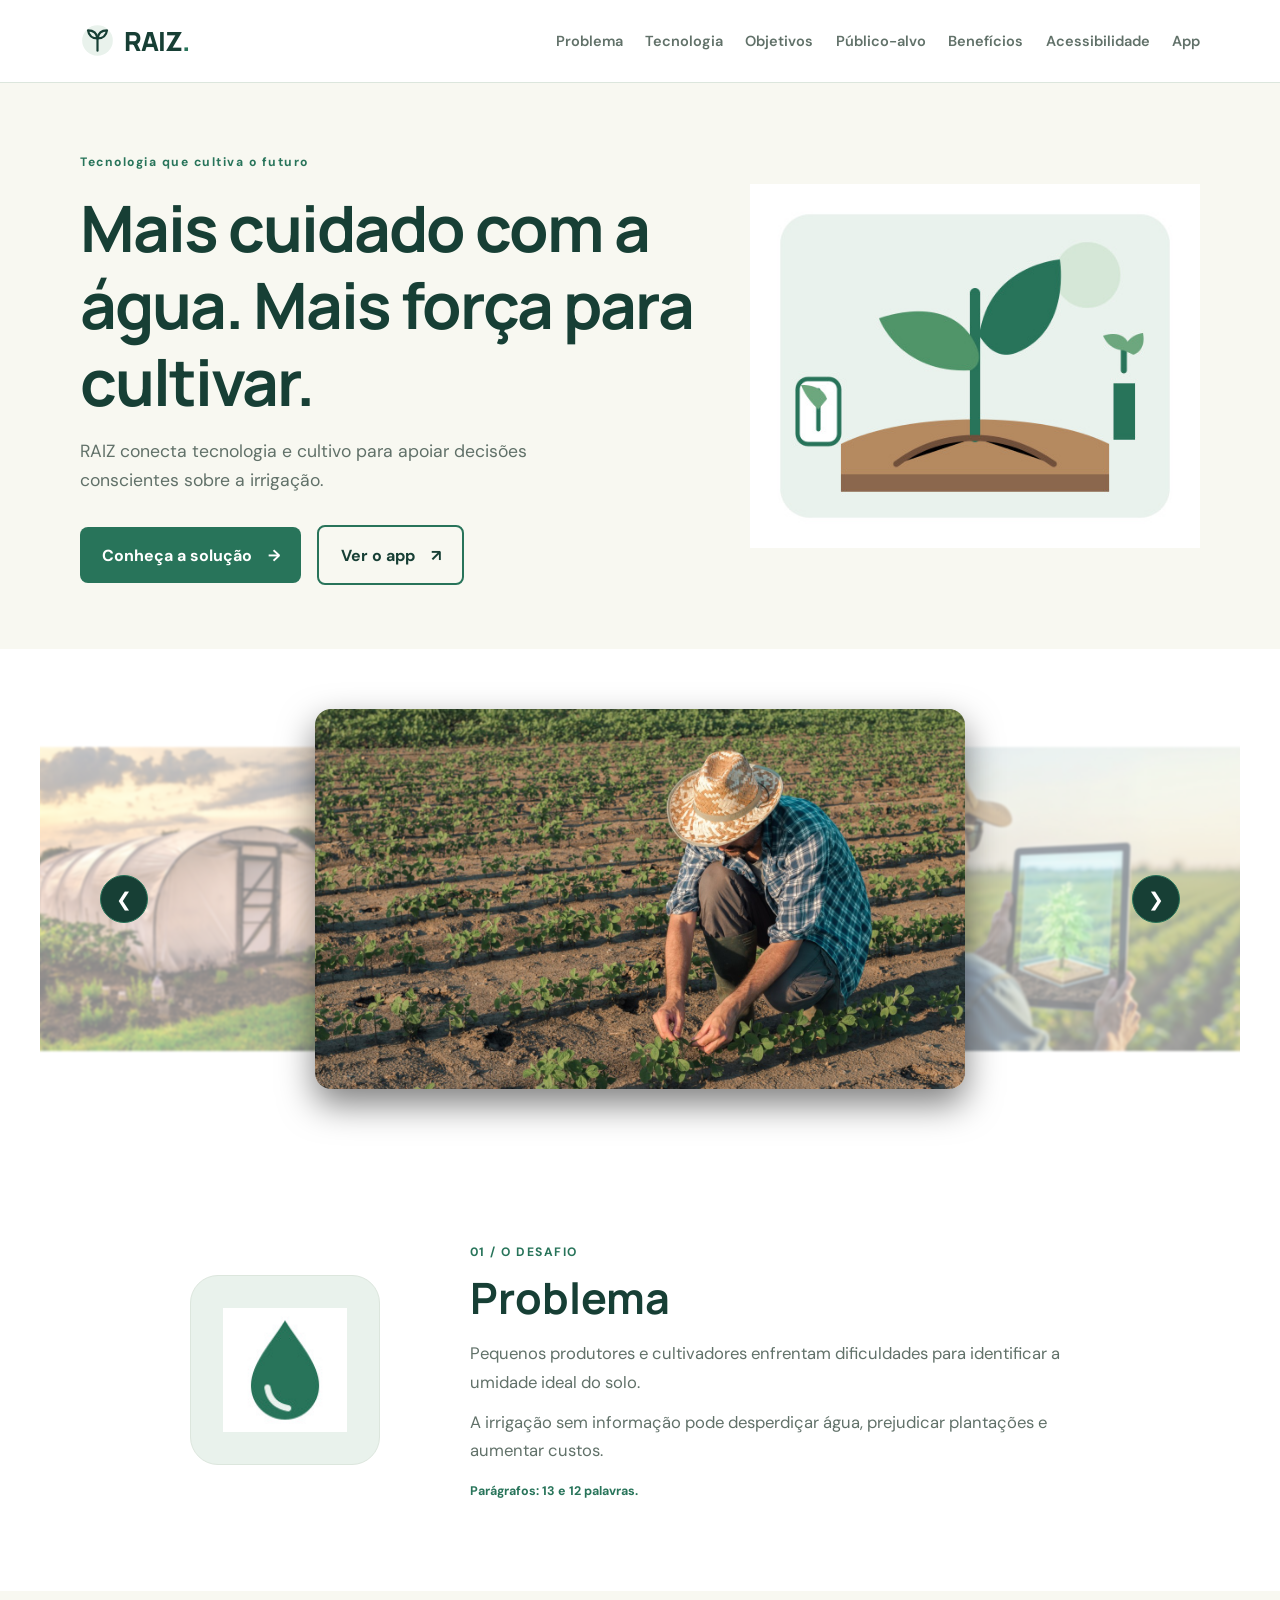
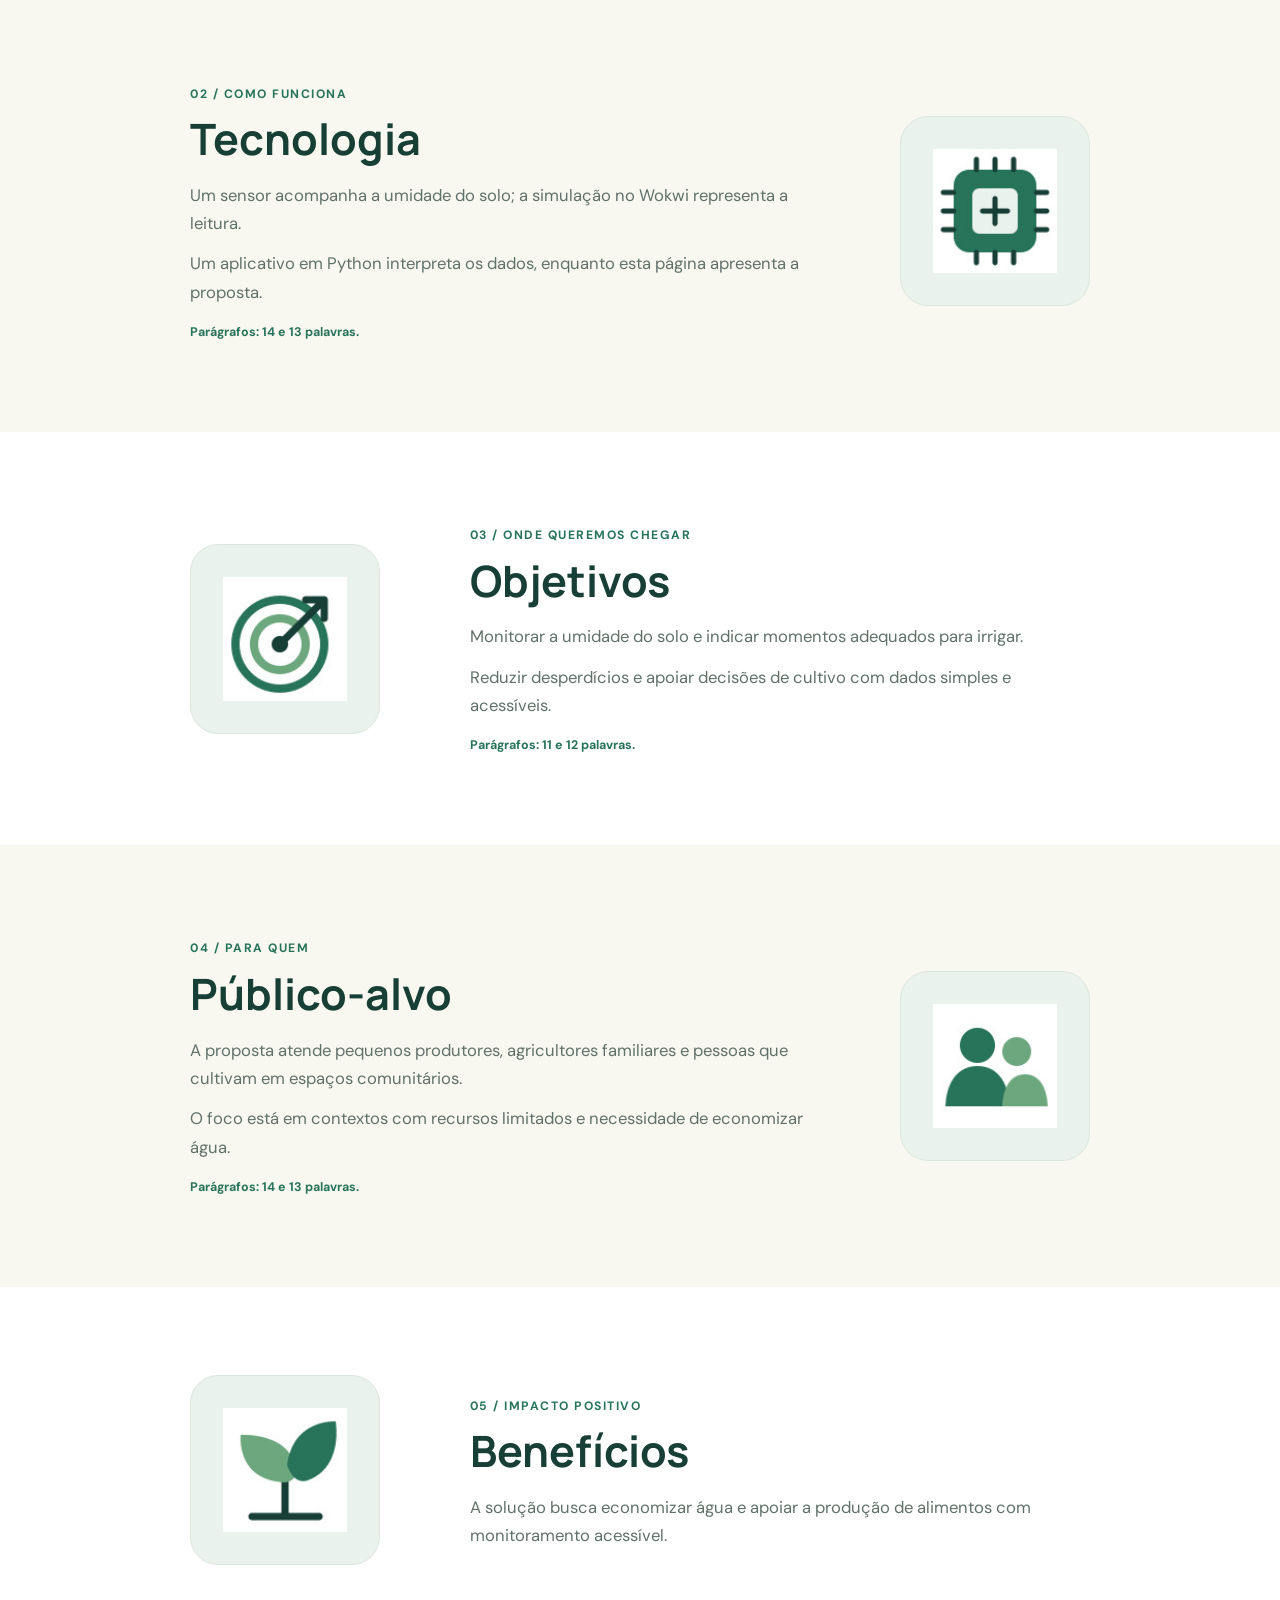
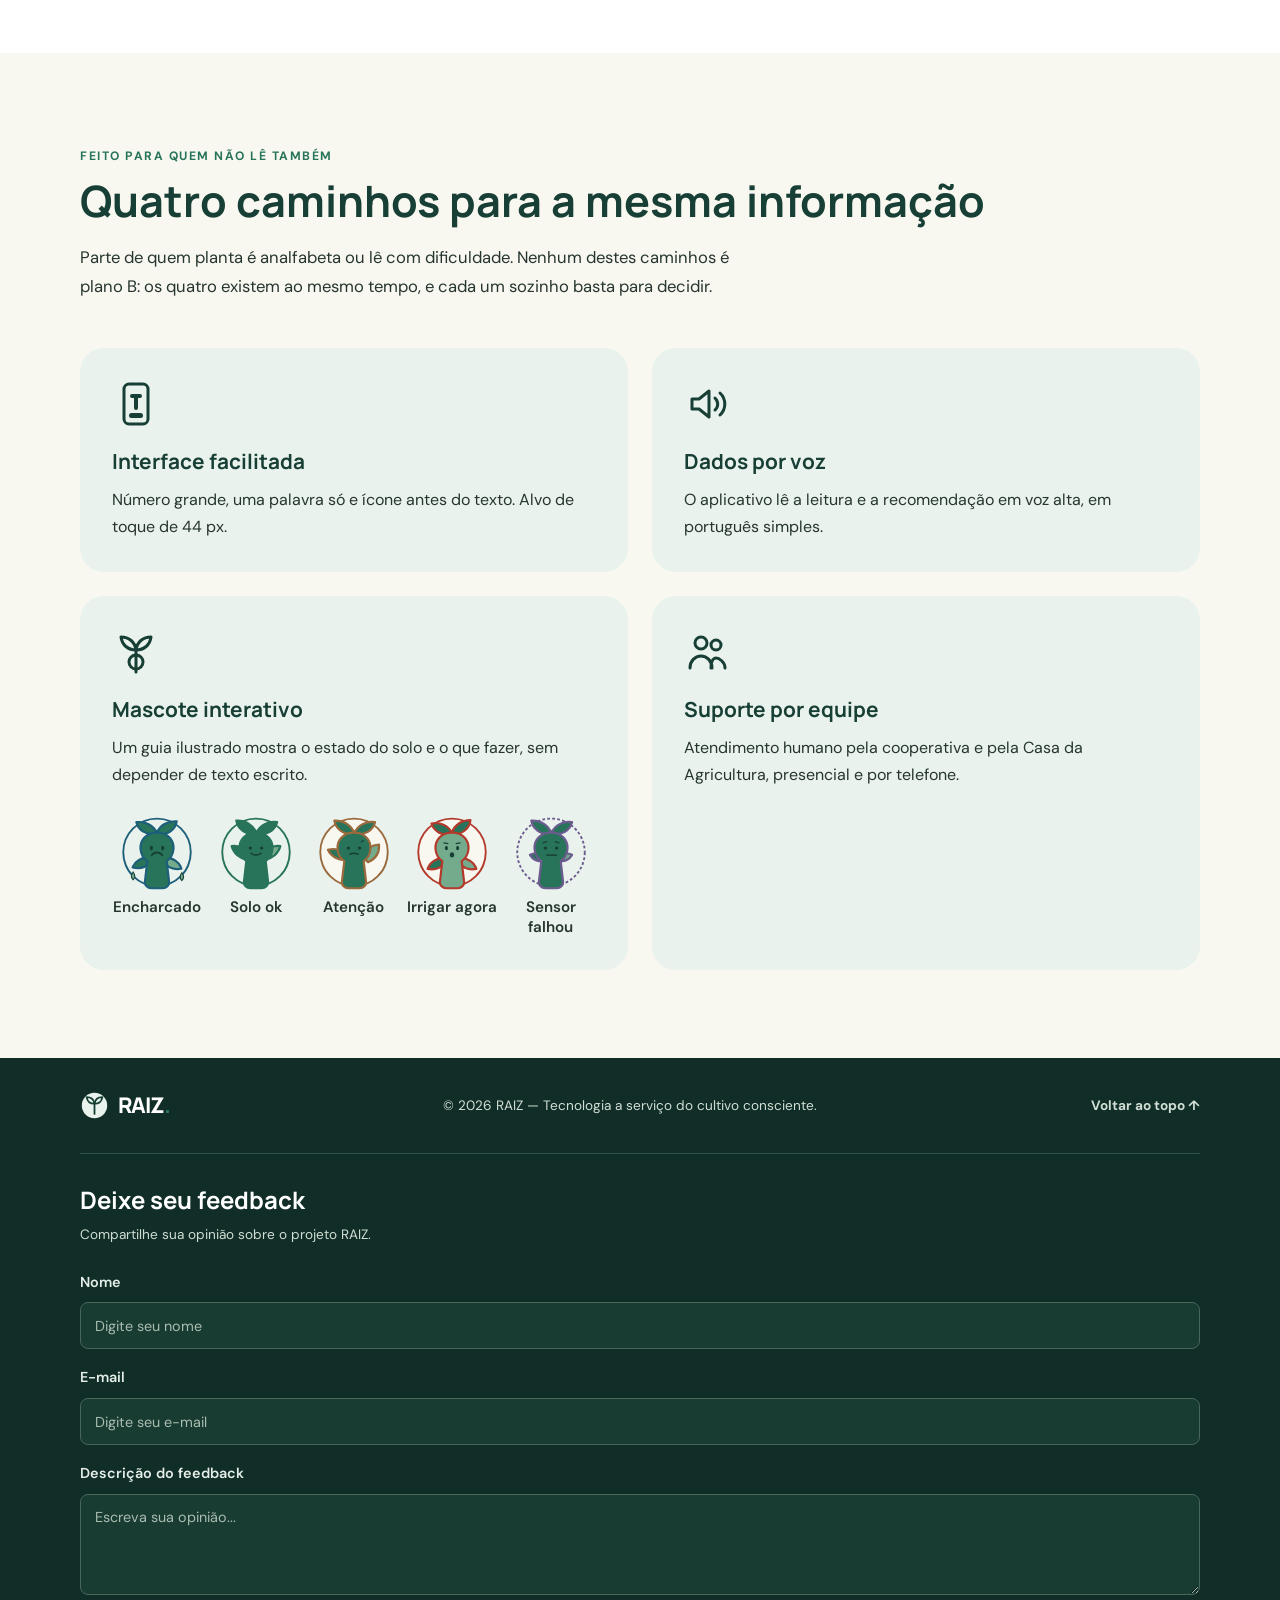
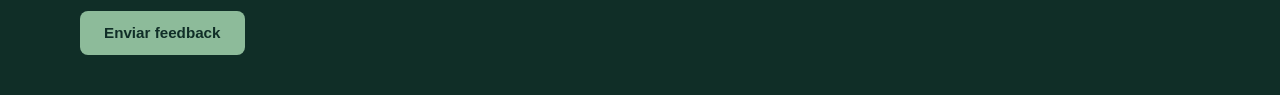
==== index.html @ e572616e "fix: atualiza endereços do site e do app" ====
<!DOCTYPE html>
<html lang="pt-br">

<head>
    <meta charset="UTF-8">
    <meta name="viewport" content="width=device-width, initial-scale=1.0">
    <title>RAIZ | Cultivo inteligente</title>
    <link rel="icon" type="image/svg+xml" href="img/logo.svg">

    <link rel="preconnect" href="https://fonts.googleapis.com">
    <link rel="preconnect" href="https://fonts.gstatic.com" crossorigin>
    <link
        href="https://fonts.googleapis.com/css2?family=DM+Sans:wght@400;500;600;700&family=Manrope:wght@400;500;600;700;800&display=swap"
        rel="stylesheet">

    <link rel="stylesheet" href="css/styles.css">
    <link rel="stylesheet" href="css/carousel.css">
</head>

<body>
    <header class="cabecalho">
        <div class="container navegacao">
            <a class="marca" href="#inicio" aria-label="RAIZ - início">
                <img src="img/logo.svg" alt="Logo RAIZ: broto de duas folhas dentro de um círculo verde-claro">
                <span>RAIZ<span class="ponto">.</span></span>
            </a>

            <nav aria-label="Navegação principal">
                <ul class="menu">
                    <li><a href="#problema">Problema</a></li>
                    <li><a href="#tecnologia">Tecnologia</a></li>
                    <li><a href="#objetivos">Objetivos</a></li>
                    <li><a href="#publico-alvo">Público-alvo</a></li>
                    <li><a href="#beneficios">Benefícios</a></li>
                    <li><a href="#acessibilidade">Acessibilidade</a></li>
                    <li><a href="https://raiz-sonder-app.vercel.app">App</a></li>
                </ul>
            </nav>
        </div>
    </header>

    <main id="inicio">
        <section class="destaque">
            <div class="container destaque-conteudo">
                <div class="destaque-texto">
                    <span class="etiqueta">Tecnologia que cultiva o futuro</span>
                    <h1>Mais cuidado com a água. Mais força para cultivar.</h1>
                    <p>RAIZ conecta tecnologia e cultivo para apoiar decisões conscientes sobre a irrigação.</p>
                    <a class="botao" href="#tecnologia">Conheça a solução <span aria-hidden="true">→</span></a>
                    <a class="botao botao-secundario" href="https://raiz-sonder-app.vercel.app">Ver o app <span aria-hidden="true">↗</span></a>
                </div>
                <div class="destaque-imagem">
                    <img src="img/cultivo.jpg"
                        alt="Ilustração de uma planta crescendo em solo monitorado por um sensor">
                </div>
            </div>
        </section>
        <section class="carousel-container">
            <div class="carousel-section" aria-label="Galeria de Imagens">
                <button class="carousel-btn prev-btn" id="prevBtn" aria-label="Imagem anterior">&#10094;</button>
                <div class="carousel-track" id="carouselTrack">
                    <div class="carousel-slide">
                        <img src="./img/agricultura1.jpg" alt="Paisagem 1">
                    </div>
                    <div class="carousel-slide">
                        <img src="./img/agricultura2.jpg" alt="Paisagem 2">
                    </div>
                    <div class="carousel-slide">
                        <img src="./img/agricultura3.jpg" alt="Paisagem 3">
                    </div>
                    <div class="carousel-slide">
                        <img src="./img/agricultura4.webp" alt="Paisagem 4">
                    </div>
                    <div class="carousel-slide">
                        <img src="./img/agricultura5.jpg" alt="Paisagem 5">
                    </div>
                </div>
                <button class="carousel-btn next-btn" id="nextBtn" aria-label="Próxima imagem">&#10095;</button>
            </div>
        </section>
        <section class="secao" id="problema">
            <div class="container secao-conteudo">
                <div class="icone-secao">
                    <img src="img/problema.jpg" alt="Ícone de gota de água">
                </div>
                <div class="texto-secao">
                    <span class="numero">01 / O DESAFIO</span>
                    <h2>Problema</h2>
                    <p>Pequenos produtores e cultivadores enfrentam dificuldades para identificar a umidade ideal do
                        solo.</p>
                    <p>A irrigação sem informação pode desperdiçar água, prejudicar plantações e aumentar custos.</p>
                    <span class="contagem">Parágrafos: 13 e 12 palavras.</span>
                </div>
            </div>
        </section>

        <section class="secao secao-alternada" id="tecnologia">
            <div class="container secao-conteudo">
                <div class="icone-secao">
                    <img src="img/tecnologia.jpg" alt="Ícone de circuito eletrônico">
                </div>
                <div class="texto-secao">
                    <span class="numero">02 / COMO FUNCIONA</span>
                    <h2>Tecnologia</h2>
                    <p>Um sensor acompanha a umidade do solo; a simulação no Wokwi representa a leitura.</p>
                    <p>Um aplicativo em Python interpreta os dados, enquanto esta página apresenta a proposta.</p>
                    <span class="contagem">Parágrafos: 14 e 13 palavras.</span>
                </div>
            </div>
        </section>

        <section class="secao" id="objetivos">
            <div class="container secao-conteudo">
                <div class="icone-secao">
                    <img src="img/objetivos.jpg" alt="Ícone de alvo com seta">
                </div>
                <div class="texto-secao">
                    <span class="numero">03 / ONDE QUEREMOS CHEGAR</span>
                    <h2>Objetivos</h2>
                    <p>Monitorar a umidade do solo e indicar momentos adequados para irrigar.</p>
                    <p>Reduzir desperdícios e apoiar decisões de cultivo com dados simples e acessíveis.</p>
                    <span class="contagem">Parágrafos: 11 e 12 palavras.</span>
                </div>
            </div>
        </section>

        <section class="secao secao-alternada" id="publico-alvo">
            <div class="container secao-conteudo">
                <div class="icone-secao">
                    <img src="img/publico.jpg" alt="Ícone de pessoas">
                </div>
                <div class="texto-secao">
                    <span class="numero">04 / PARA QUEM</span>
                    <h2>Público-alvo</h2>
                    <p>A proposta atende pequenos produtores, agricultores familiares e pessoas que cultivam em espaços
                        comunitários.</p>
                    <p>O foco está em contextos com recursos limitados e necessidade de economizar água.</p>
                    <span class="contagem">Parágrafos: 14 e 13 palavras.</span>
                </div>
            </div>
        </section>
        <section class="secao" id="beneficios">
            <div class="container secao-conteudo">
                <div class="icone-secao">
                    <img src="img/beneficios.jpg" alt="Ícone de folha e crescimento">
                </div>
                <div class="texto-secao">
                    <span class="numero">05 / IMPACTO POSITIVO</span>
                    <h2>Benefícios</h2>
                    <p>A solução busca economizar água e apoiar a produção de alimentos com monitoramento acessível.</p>
                </div>
            </div>
        </section>

        <section class="secao-acessibilidade" id="acessibilidade">
            <div class="container">
                <span class="numero">FEITO PARA QUEM NÃO LÊ TAMBÉM</span>
                <h2>Quatro caminhos para a mesma informação</h2>
                <p class="acessibilidade-apoio">Parte de quem planta é analfabeta ou lê com dificuldade. Nenhum destes caminhos é plano B: os quatro existem ao mesmo tempo, e cada um sozinho basta para decidir.</p>

                <div class="cartoes-acessibilidade">
                    <article class="cartao-acessibilidade">
                        <svg class="icone-cartao" viewBox="0 0 48 48" role="img" aria-label="Celular mostrando um número grande e um botão largo">
                            <rect x="12" y="4" width="24" height="40" rx="5" fill="none" stroke="currentColor" stroke-width="3"/>
                            <path d="M20 16h8M24 16v12" fill="none" stroke="currentColor" stroke-width="4" stroke-linecap="round"/>
                            <rect x="17" y="33" width="14" height="5" rx="2.5" fill="currentColor"/>
                        </svg>
                        <h3>Interface facilitada</h3>
                        <p>Número grande, uma palavra só e ícone antes do texto. Alvo de toque de 44 px.</p>
                    </article>

                    <article class="cartao-acessibilidade">
                        <svg class="icone-cartao" viewBox="0 0 48 48" role="img" aria-label="Alto-falante emitindo ondas de som">
                            <path d="M8 19h7l10-8v26l-10-8H8z" fill="none" stroke="currentColor" stroke-width="3" stroke-linejoin="round"/>
                            <path d="M31 18a8 8 0 0 1 0 12M36 13a15 15 0 0 1 0 22" fill="none" stroke="currentColor" stroke-width="3" stroke-linecap="round"/>
                        </svg>
                        <h3>Dados por voz</h3>
                        <p>O aplicativo lê a leitura e a recomendação em voz alta, em português simples.</p>
                    </article>

                    <article class="cartao-acessibilidade cartao-mascote">
                        <svg class="icone-cartao" viewBox="0 0 48 48" role="img" aria-label="Broto com rosto sorridente, o mascote do RAIZ">
                            <path d="M24 44V22" fill="none" stroke="currentColor" stroke-width="3" stroke-linecap="round"/>
                            <path d="M24 22C16 22 10 17 9 9c8 0 14 5 15 13zM24 22c8 0 14-5 15-13-8 0-14 5-15 13z" fill="none" stroke="currentColor" stroke-width="3" stroke-linejoin="round"/>
                            <circle cx="24" cy="34" r="7" fill="none" stroke="currentColor" stroke-width="3"/>
                        </svg>
                        <h3>Mascote interativo</h3>
                        <p>Um guia ilustrado mostra o estado do solo e o que fazer, sem depender de texto escrito.</p>

                        <ul class="mascote-expressoes">
                            <li>
                                <figure>
                                    <img src="img/mascote/01-encharcado.svg" alt="Broto pingando água, com folhas murchas e expressão de desconforto">
                                    <figcaption>Encharcado</figcaption>
                                </figure>
                            </li>
                            <li>
                                <figure>
                                    <img src="img/mascote/02-solo-ok.svg" alt="Broto tranquilo, com folhas erguidas e sorriso leve">
                                    <figcaption>Solo ok</figcaption>
                                </figure>
                            </li>
                            <li>
                                <figure>
                                    <img src="img/mascote/03-atencao.svg" alt="Broto em alerta, com uma folha apontando para cima">
                                    <figcaption>Atenção</figcaption>
                                </figure>
                            </li>
                            <li>
                                <figure>
                                    <img src="img/mascote/04-irrigar-agora.svg" alt="Broto com sede, de boca aberta e folhas caídas">
                                    <figcaption>Irrigar agora</figcaption>
                                </figure>
                            </li>
                            <li>
                                <figure>
                                    <img src="img/mascote/05-sensor-falhou.svg" alt="Broto confuso, com as folhas encolhidas como ombros">
                                    <figcaption>Sensor falhou</figcaption>
                                </figure>
                            </li>
                        </ul>
                    </article>

                    <article class="cartao-acessibilidade">
                        <svg class="icone-cartao" viewBox="0 0 48 48" role="img" aria-label="Duas pessoas lado a lado, representando atendimento humano">
                            <circle cx="17" cy="15" r="6" fill="none" stroke="currentColor" stroke-width="3"/>
                            <circle cx="32" cy="17" r="5" fill="none" stroke="currentColor" stroke-width="3"/>
                            <path d="M6 40c0-7 5-12 11-12s11 5 11 12M27 40c0-6 2-10 5-10s9 4 9 10" fill="none" stroke="currentColor" stroke-width="3" stroke-linecap="round"/>
                        </svg>
                        <h3>Suporte por equipe</h3>
                        <p>Atendimento humano pela cooperativa e pela Casa da Agricultura, presencial e por telefone.</p>
                    </article>
                </div>
            </div>
        </section>

        <footer class="rodape">
            <div class="container rodape-conteudo">
                <a class="marca marca-rodape" href="#inicio">
                    <img src="img/logo.svg" alt="Logo RAIZ: broto de duas folhas dentro de um círculo verde-claro">
                    <span>RAIZ<span class="ponto">.</span></span>
                </a>
                <p>© 2026 RAIZ — Tecnologia a serviço do cultivo consciente.</p>
                <a class="voltar-topo" href="#inicio">
                    Voltar ao topo ↑
                </a>
            </div>
            <div class="container feedback">
                <h2>Deixe seu feedback</h2>
                <p>Compartilhe sua opinião sobre o projeto RAIZ.</p>
                <form id="formulario-feedback">
                    <div class="campo-feedback">
                        <label for="feedback-nome">Nome</label>
                        <input type="text" id="feedback-nome" placeholder="Digite seu nome">
                    </div>
                    <div class="campo-feedback">
                        <label for="feedback-email">E-mail</label>
                        <input type="email" id="feedback-email" placeholder="Digite seu e-mail">
                    </div>
                    <div class="campo-feedback">
                        <label for="feedback-descricao">Descrição do feedback</label>
                        <textarea id="feedback-descricao" rows="4" placeholder="Escreva sua opinião..."></textarea>
                    </div>
                    <button type="button" class="botao-feedback" onclick="enviarFeedback()">
                        Enviar feedback
                    </button>
                </form>
            </div>
        </footer>
    </main>
    <script src="js/script.js"></script>
    <script src="js/carousel.js"></script>
</body>

</html>
---- css/styles.css ----
:root {
    --verde-escuro: #173f35;
    --verde: #28745a;
    --verde-claro: #e9f2ec;
    --creme: #f8f8f1;
    --branco: #ffffff;
    --texto: #26352f;
    --texto-suave: #617169;
    --linha: #dce6dd;
 
    --fonte-titulo: "Manrope", sans-serif;
    --fonte-texto: "DM Sans", sans-serif;
 
    --espaco-pequeno: 0.75rem;
    --espaco-medio: 1.5rem;
    --espaco-grande: 3rem;
    --largura-maxima: 1120px;
}
 
* {
    margin: 0;
    padding: 0;
    box-sizing: border-box;
    scroll-behavior: smooth;
}
 
body {
    background: var(--branco);
    color: var(--texto);
    font-family: var(--fonte-texto);
    line-height: 1.7;
}
 
img {
    display: block;
    max-width: 100%;
}
 
a {
    color: inherit;
    text-decoration: none;
}
 
.container {
    width: min(90%, var(--largura-maxima));
    margin: 0 auto;
}

.cabecalho {
    position: sticky;
    top: 0;
    z-index: 50;
    background: var(--branco);
    border-bottom: 1px solid var(--linha);
}
 
.navegacao {
    min-height: 82px;
    display: flex;
    justify-content: space-between;
    align-items: center;
    gap: var(--espaco-medio);
}
 
.marca {
    display: flex;
    align-items: center;
    gap: 0.55rem;
    color: var(--verde-escuro);
    font-family: var(--fonte-titulo);
    font-size: 1.65rem;
    font-weight: 800;
    letter-spacing: -1px;
}
 
.marca img {
    width: 35px;
    height: 35px;
}
 
.ponto {
    color: var(--verde);
}
 
.menu {
    display: flex;
    align-items: center;
    justify-content: flex-end;
    flex-wrap: wrap;
    gap: 1.4rem;
    list-style: none;
}
 
.menu a {
    color: var(--texto-suave);
    font-size: 0.91rem;
    font-weight: 600;
    transition: color 0.2s ease;
}
 
.menu a:hover,
.menu a:focus-visible,
.voltar-topo:hover {
    color: var(--verde);
}

.destaque {
    overflow: hidden;
    background: var(--creme);
}
 
.destaque-conteudo {
    min-height: 510px;
    display: flex;
    align-items: center;
    justify-content: space-between;
    gap: var(--espaco-grande);
    padding-top: 4rem;
    padding-bottom: 4rem;
}
 
.destaque-texto {
    flex: 1 1 52%;
}
 
.etiqueta,
.numero {
    color: var(--verde);
    font-size: 0.76rem;
    font-weight: 700;
    letter-spacing: 1.5px;
}
 
h1,
h2 {
    color: var(--verde-escuro);
    font-family: var(--fonte-titulo);
    line-height: 1.2;
}
 
h1 {
    max-width: 650px;
    margin: 1rem 0;
    font-size: clamp(2.4rem, 5vw, 4.2rem);
    letter-spacing: -2px;
}
 
.destaque-texto p {
    max-width: 520px;
    color: var(--texto-suave);
    font-size: 1.1rem;
}
 
.botao {
    display: inline-flex;
    align-items: center;
    gap: 1rem;
    margin-top: 1.8rem;
    padding: 0.9rem 1.35rem;
    border-radius: 8px;
    background: var(--verde);
    color: var(--branco);
    font-weight: 700;
    transition: background 0.2s ease, transform 0.2s ease;
}
 
.botao:hover {
    background: var(--verde-escuro);
    transform: translateY(-2px);
}
 
.destaque-imagem {
    flex: 1 1 42%;
    max-width: 450px;
}
 
.destaque-imagem img {
    width: 100%;
}

.secao {
    padding: 5.5rem 0;
    scroll-margin-top: 90px;
}
 
.secao-alternada {
    background: var(--creme);
}
 
.secao-conteudo {
    display: flex;
    align-items: center;
    gap: clamp(2rem, 7vw, 6rem);
    max-width: 900px;
}
 
.secao:nth-of-type(even) .secao-conteudo {
    flex-direction: row-reverse;
}
 
.icone-secao {
    flex: 0 0 190px;
    display: flex;
    justify-content: center;
    align-items: center;
    width: 190px;
    height: 190px;
    padding: 2rem;
    border: 1px solid var(--linha);
    border-radius: 28px;
    background: var(--verde-claro);
}
 
.icone-secao img {
    width: 100%;
    max-height: 125px;
}
 
.texto-secao {
    flex: 1;
}
 
.texto-secao h2 {
    margin: 0.45rem 0 1rem;
    font-size: clamp(2rem, 4vw, 2.7rem);
}
 
.texto-secao p {
    max-width: 650px;
    margin-top: 0.75rem;
    color: var(--texto-suave);
    font-size: 1.04rem;
}
 
.contagem {
    display: inline-block;
    margin-top: 1rem;
    color: var(--verde);
    font-size: 0.78rem;
    font-weight: 700;
}
h1,
h2 {
    font-family: var(--fonte-titulo);
}
 
.texto-secao p {
    line-height: 1.7;
}


.ods {
    padding: 3.5rem 0;
    background: var(--verde-escuro);
    color: var(--branco);
}

.ods-conteudo {
    display: flex;
    align-items: center;
    justify-content: space-between;
    gap: var(--espaco-grande);
}

.ods h2 {
    max-width: 560px;
    margin-top: 0.6rem;
    color: var(--branco);
    font-size: 1.7rem;
}

.ods .numero {
    color: #b9d8c3;
}

.ods-lista {
    display: flex;
    flex-wrap: wrap;
    gap: 0.7rem;
}

.ods-item {
    padding: 0.65rem 1rem;
    border: 1px solid rgba(255, 255, 255, 0.45);
    border-radius: 8px;
    color: var(--branco);
    font-weight: 700;
}


.rodape {
    background: #102e27;
    color: #e5eee8;
}

.rodape-conteudo {
    min-height: 95px;
    display: flex;
    align-items: center;
    justify-content: space-between;
    flex-wrap: wrap;
    gap: 1rem;
    padding-top: 1.2rem;
    padding-bottom: 1.2rem;
}

.marca-rodape {
    color: var(--branco);
    font-size: 1.35rem;
}

.marca-rodape img {
    width: 29px;
    height: 29px;
}

.rodape p,
.voltar-topo {
    color: #d1ded5;
    font-size: 0.85rem;
}

.voltar-topo {
    font-weight: 700;
    text-decoration: none;
}

.feedback {
    padding-top: 2rem;
    padding-bottom: 2.5rem;
    border-top: 1px solid #315047;
}

.feedback h2 {
    color: var(--branco);
    font-size: 1.5rem;
    margin-bottom: 0.5rem;
}

.feedback p {
    color: #d1ded5;
    margin-bottom: 1.5rem;
}

.campo-feedback {
    display: flex;
    flex-direction: column;
    gap: 0.5rem;
    margin-bottom: 1rem;
}

.campo-feedback label {
    color: #e5eee8;
    font-size: 0.9rem;
    font-weight: 600;
}

.campo-feedback input,
.campo-feedback textarea {
    width: 100%;
    padding: 0.85rem;
    border: 1px solid #49665b;
    border-radius: 8px;
    background: #183b32;
    color: #ffffff;
    font-family: inherit;
    font-size: 0.9rem;
    outline: none;
}

.campo-feedback input::placeholder,
.campo-feedback textarea::placeholder {
    color: #aabdb1;
}

.campo-feedback input:focus,
.campo-feedback textarea:focus {
    border-color: #8dbb9a;
}

.campo-feedback textarea {
    resize: vertical;
}

.botao-feedback {
    padding: 0.85rem 1.5rem;
    border: none;
    border-radius: 8px;
    background: #8dbb9a;
    color: #102e27;
    font-size: 0.95rem;
    font-weight: 700;
    cursor: pointer;
    transition: 0.3s;
}

.botao-feedback:hover {
    background: #a8d2b2;
}

@media (max-width: 820px) {
    .navegacao {
        align-items: flex-start;
        flex-direction: column;
        justify-content: center;
        padding-top: 1rem;
        padding-bottom: 1rem;
    }

    .menu {
        justify-content: flex-start;
        gap: 0.6rem 1rem;
    }

    .destaque-conteudo {
        min-height: auto;
        flex-direction: column;
        align-items: flex-start;
    }

    .destaque-imagem {
        align-self: center;
        max-width: 360px;
    }

    .ods-conteudo {
        align-items: flex-start;
        flex-direction: column;
    }
}

@media (max-width: 600px) {
    .secao {
        padding: 3.8rem 0;
    }

    .secao-conteudo,
    .secao:nth-of-type(even) .secao-conteudo {
        align-items: flex-start;
        flex-direction: column;
        gap: 1.7rem;
    }

    .icone-secao {
        flex-basis: auto;
        width: 115px;
        height: 115px;
        padding: 1.4rem;
        border-radius: 20px;
    }

    .rodape-conteudo {
        align-items: flex-start;
        flex-direction: column;
    }

    h1 {
        letter-spacing: -1px;
    }
}

a:focus-visible {
    outline: 3px solid #d18a25;
    outline-offset: 4px;
}
.secao-acessibilidade {
    padding: 5.5rem 0;
    scroll-margin-top: 90px;
    background: var(--creme);
}

.secao-acessibilidade h2 {
    margin: 0.45rem 0 1rem;
    font-size: clamp(2rem, 4vw, 2.7rem);
}

.acessibilidade-apoio {
    max-width: 680px;
    color: var(--texto);
    font-size: 1.04rem;
}

.cartoes-acessibilidade {
    display: grid;
    grid-template-columns: repeat(2, 1fr);
    gap: var(--espaco-medio);
    margin-top: var(--espaco-grande);
}

.cartao-acessibilidade {
    padding: 2rem;
    border-radius: 24px;
    background: var(--verde-claro);
}

.icone-cartao {
    display: block;
    width: 48px;
    height: 48px;
    color: var(--verde-escuro);
}

.cartao-acessibilidade h3 {
    margin: 1rem 0 0.4rem;
    color: var(--verde-escuro);
    font-family: var(--fonte-titulo);
    font-size: 1.3rem;
    font-weight: 700;
}

.cartao-acessibilidade p {
    color: var(--texto);
    font-size: 1rem;
}

.mascote-expressoes {
    display: grid;
    grid-template-columns: repeat(auto-fit, minmax(88px, 1fr));
    gap: 1rem 0.5rem;
    margin-top: var(--espaco-medio);
    list-style: none;
}


.mascote-expressoes img {
    width: 100%;
    max-width: 80px;
    margin: 0 auto;
}

.mascote-expressoes figcaption {
    margin-top: 0.4rem;
    color: var(--texto);
    font-size: 0.95rem;
    font-weight: 600;
    line-height: 1.3;
    text-align: center;
}

@media (max-width: 820px) {
    .cartoes-acessibilidade {
        grid-template-columns: 1fr;
    }
}

@media (max-width: 600px) {
    .secao-acessibilidade {
        padding: 3.8rem 0;
    }

    .cartao-acessibilidade {
        padding: 1.5rem;
    }
}

button:focus-visible,
.campo-feedback input:focus-visible,
.campo-feedback textarea:focus-visible {
    outline: 3px solid #d18a25;
    outline-offset: 4px;
}

.botao-secundario {
    margin-left: 0.75rem;
    border: 2px solid var(--verde);
    background: transparent;
    color: var(--verde-escuro);
}

.botao-secundario:hover {
    border-color: var(--verde-escuro);
    background: var(--verde-escuro);
    color: var(--branco);
}
---- css/carousel.css ----
:root {
  --bg-color: #121214;
  --accent-color: #ffffff;
  --transition-speed: 2s;
}

.carousel-container {
  font-family: system-ui, -apple-system, sans-serif;
  display: flex;
  justify-content: center;
  align-items: center;
  overflow-x: hidden;
}

.carousel-section {
  position: relative;
  width: 100%;
  max-width: 1200px;
  height: 500px;
  display: flex;
  align-items: center;
  justify-content: center;
  overflow: hidden;
  padding: 20px 0;
}

.carousel-track {
  position: relative;
  width: 100%;
  height: 100%;
  display: flex;
  align-items: center;
  justify-content: center;
}

.carousel-slide {
  position: absolute;
  width: 55%;
  max-width: 650px;
  height: 380px;
  border-radius: 16px;
  overflow: hidden;
  transition: 
    transform var(--transition-speed) cubic-bezier(0.25, 1, 0.5, 1),
    opacity var(--transition-speed) ease,
    filter var(--transition-speed) ease,
    box-shadow var(--transition-speed) ease;
  
  opacity: 0;
  transform: translateX(0) scale(0.6);
  z-index: 1;
  pointer-events: none;
}

.carousel-slide.active {
  box-shadow: 0 15px 35px rgba(0, 0, 0, 0.5);
}

.carousel-slide img {
  width: 100%;
  height: 100%;
  object-fit: cover;
  display: block;
}

.carousel-slide.active {
  opacity: 1;
  transform: translateX(0) scale(1);
  z-index: 10;
  pointer-events: auto;
  cursor: default;
}

.carousel-slide.prev {
  opacity: 0.45;
  transform: translateX(-65%) scale(0.8);
  z-index: 5;
  pointer-events: auto;
  cursor: pointer;
  filter: blur(1px);
}

.carousel-slide.next {
  opacity: 0.45;
  transform: translateX(65%) scale(0.8);
  z-index: 5;
  pointer-events: auto;
  cursor: pointer;
  filter: blur(1px);
}

.carousel-slide.prev:hover,
.carousel-slide.next:hover {
  opacity: 0.7;
}

.carousel-btn {
  position: absolute;
  top: 50%;
  transform: translateY(-50%);
  z-index: 20;
  background: #173f35;
  backdrop-filter: blur(8px);
  border: 1px solid #28745a;
  color: var(--accent-color);
  width: 48px;
  height: 48px;
  border-radius: 50%;
  font-size: 1.2rem;
  cursor: pointer;
  display: flex;
  align-items: center;
  justify-content: center;
  transition: background 0.3s ease, transform 0.2s ease;
}

.carousel-btn:hover {
  background: #173f35a2;
  transform: translateY(-50%) scale(1.08);
}

.prev-btn {
  left: 5%;
}

.next-btn {
  right: 5%;
}

@media (max-width: 768px) {
  .carousel-slide {
    width: 75%;
    height: 280px;
  }
  .carousel-slide.prev {
    transform: translateX(-45%) scale(0.8);
  }
  .carousel-slide.next {
    transform: translateX(45%) scale(0.8);
  }
}
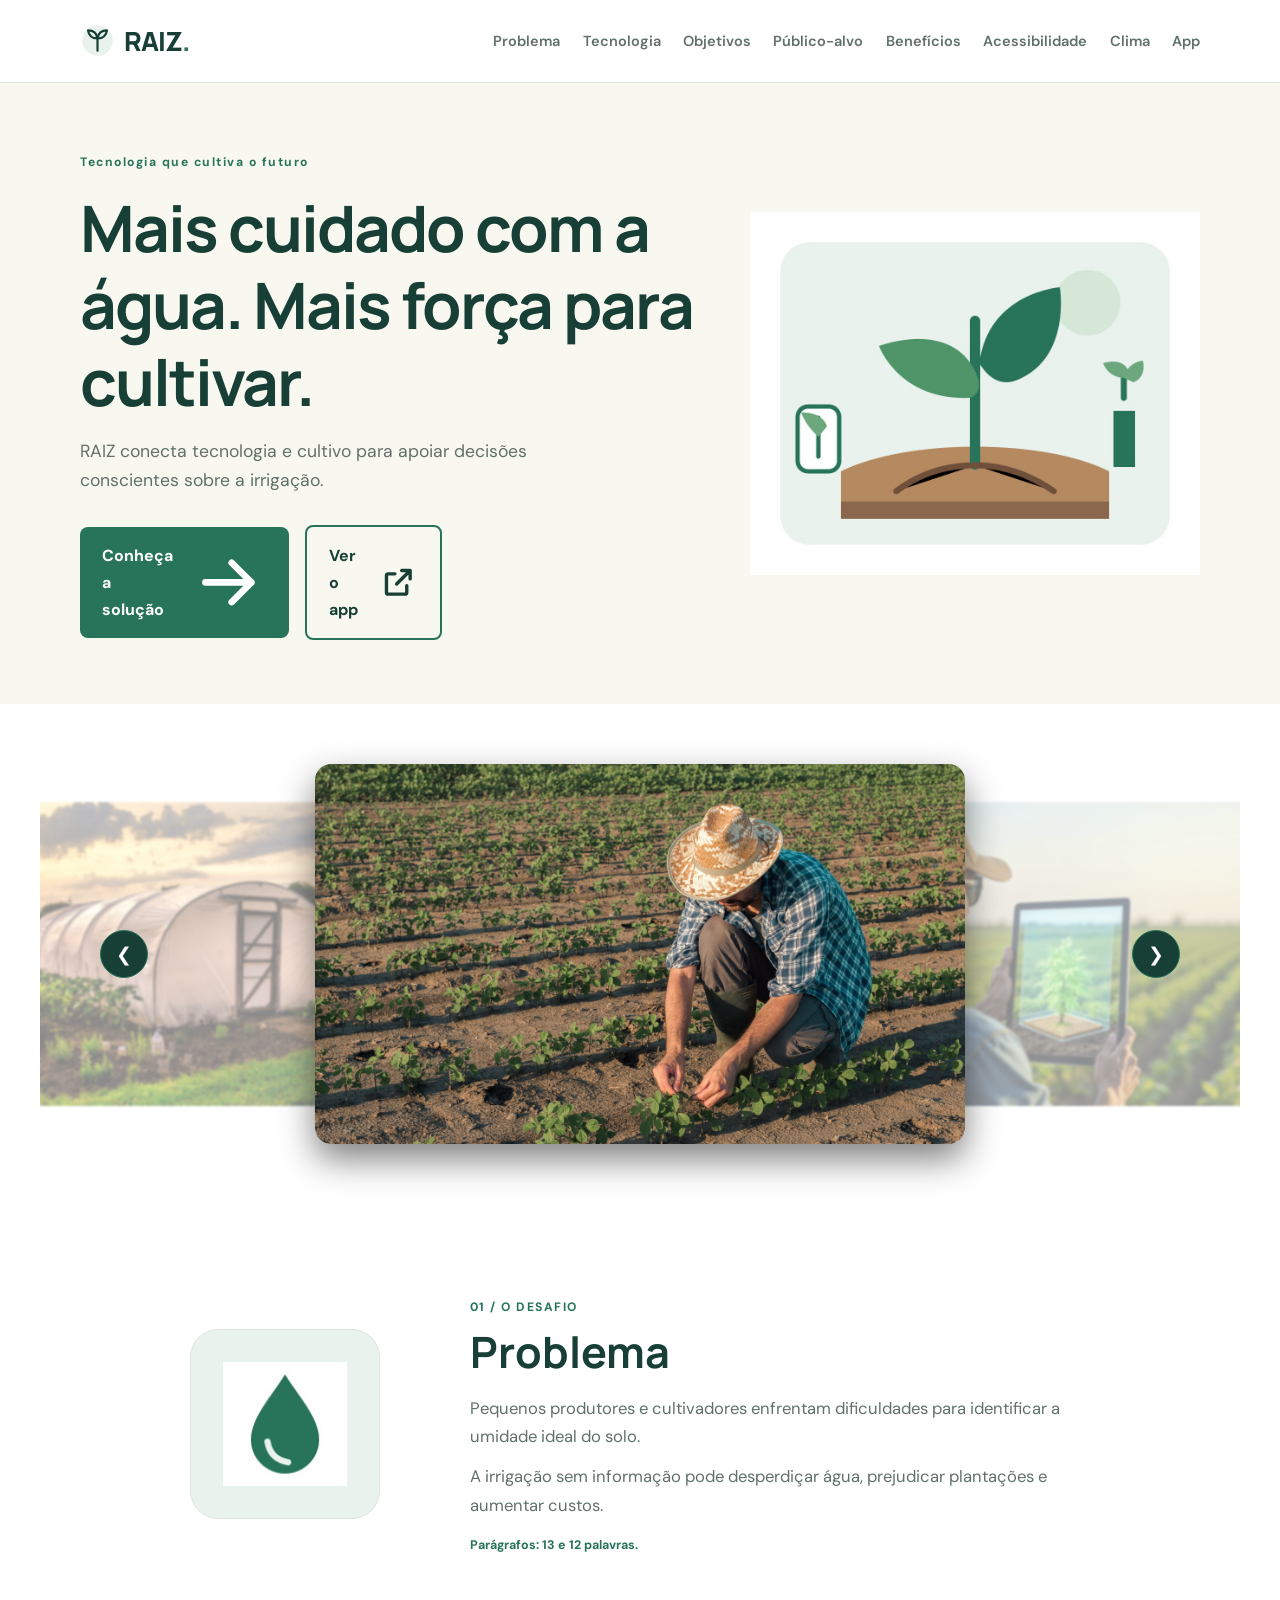
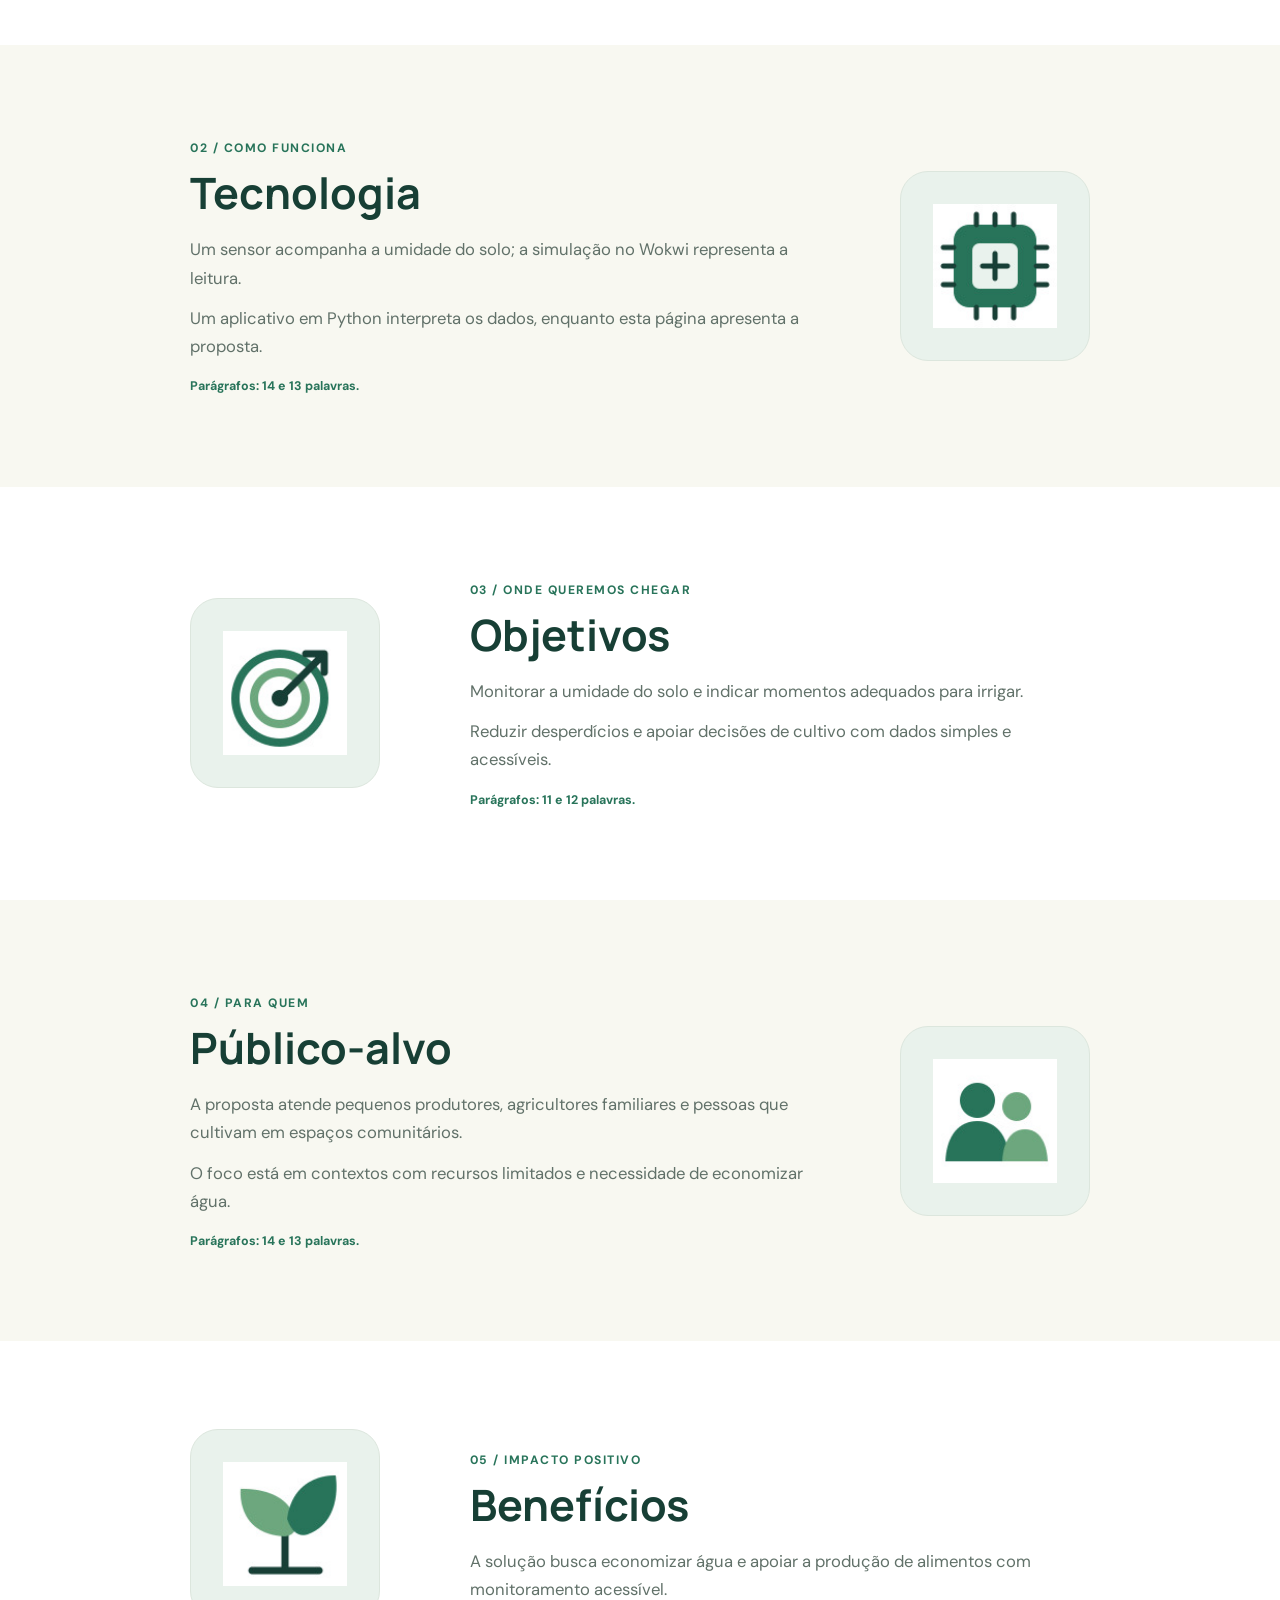
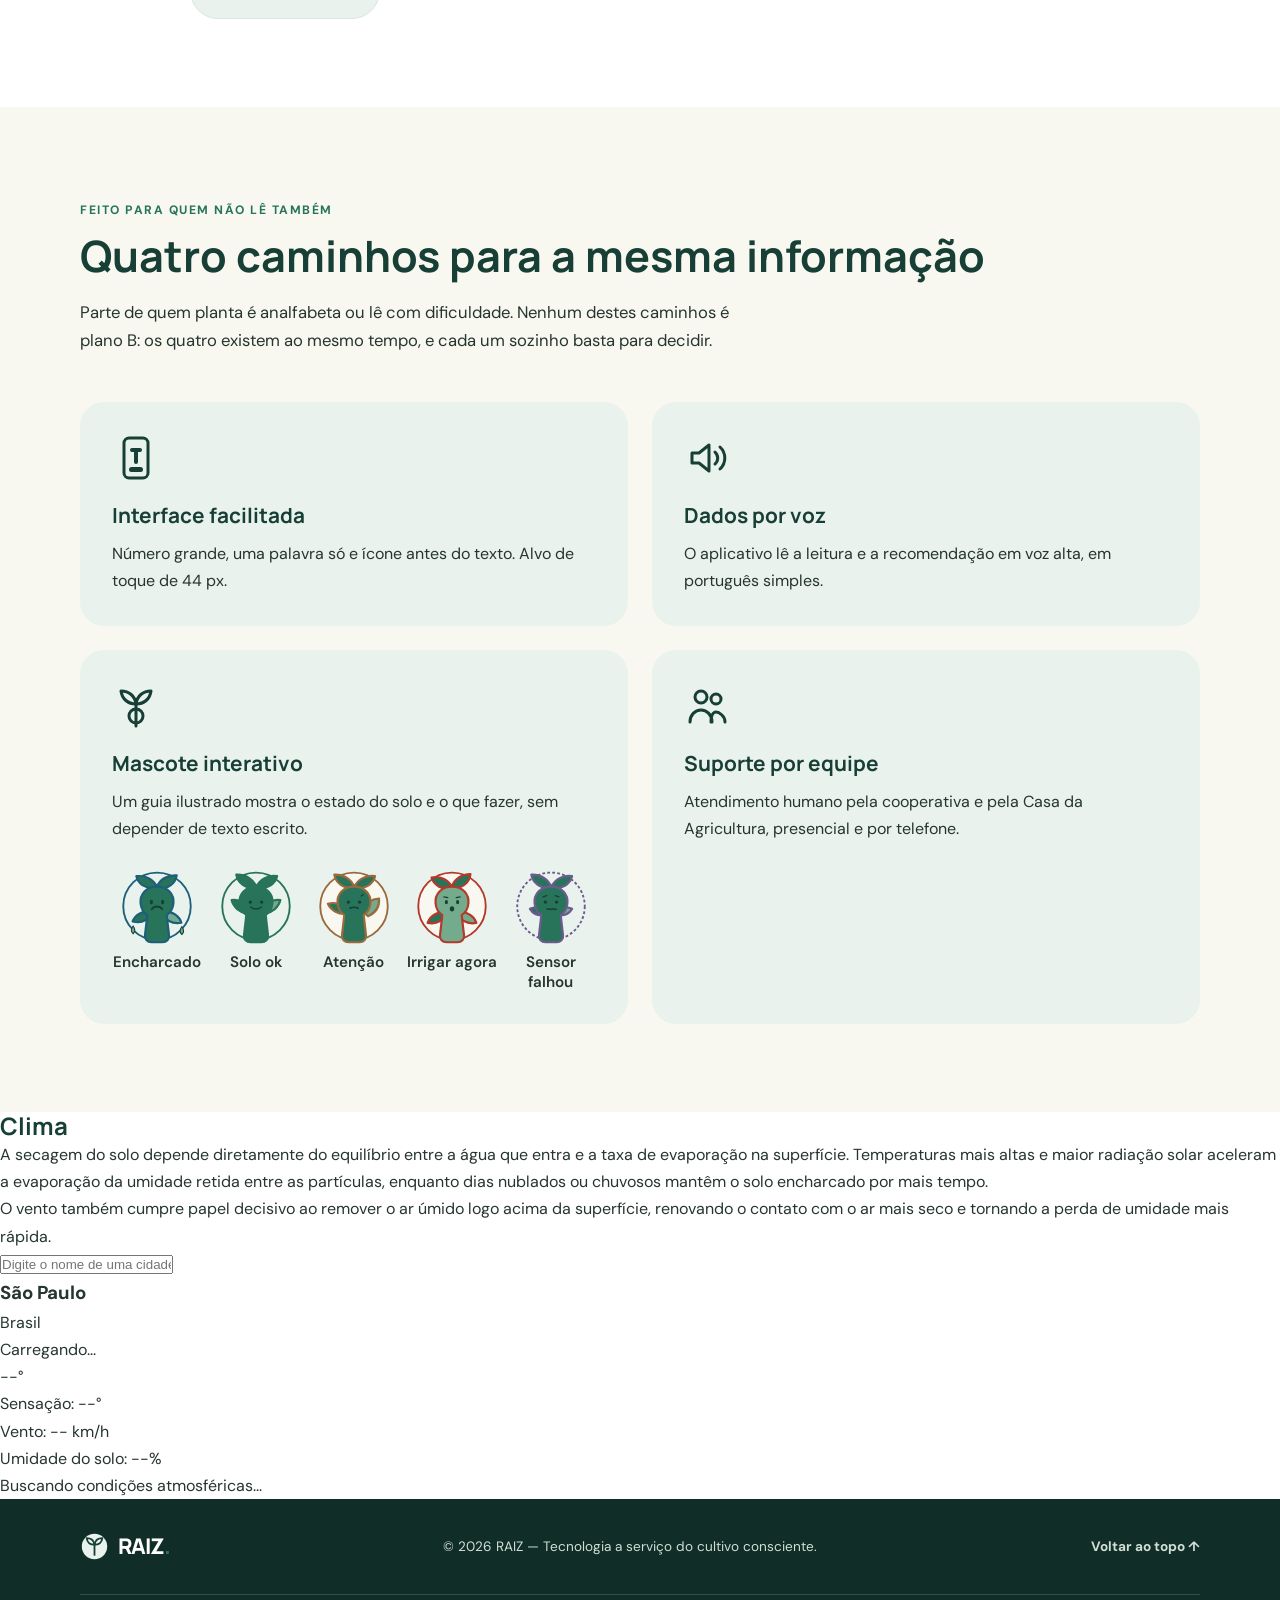
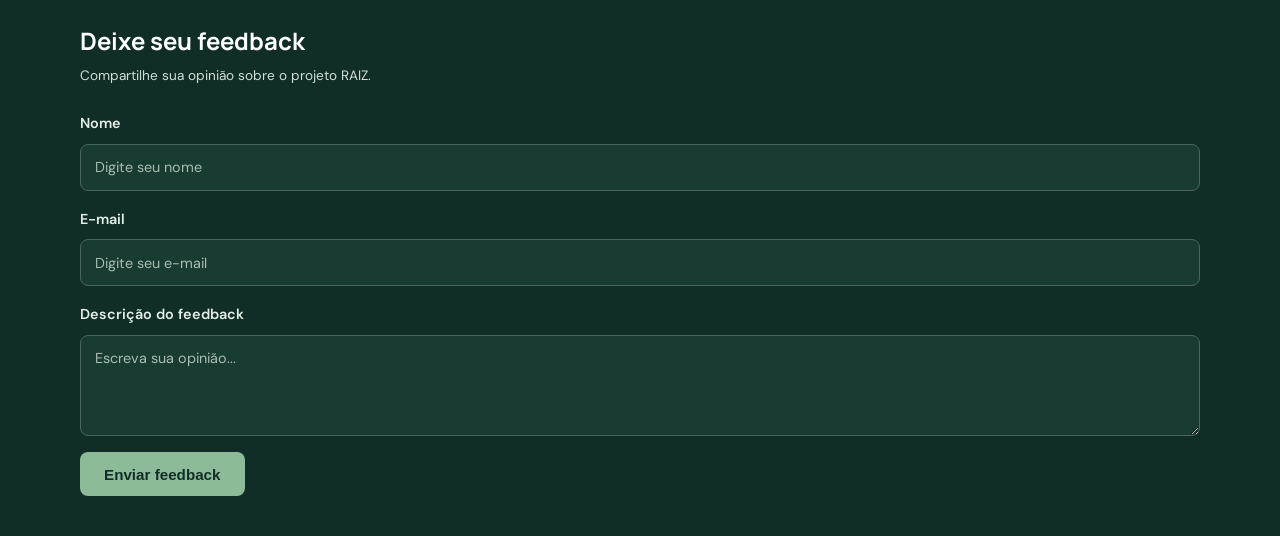
==== commit cc044c9d: "feat: adiciona estrutura da seção clima no html" ====
--- a/index.html
+++ b/index.html
@@ -15,6 +15,7 @@
 
     <link rel="stylesheet" href="css/styles.css">
     <link rel="stylesheet" href="css/carousel.css">
+    <link rel="stylesheet" href="css/temperature.css">
 </head>
 
 <body>
@@ -33,6 +34,7 @@
                     <li><a href="#publico-alvo">Público-alvo</a></li>
                     <li><a href="#beneficios">Benefícios</a></li>
                     <li><a href="#acessibilidade">Acessibilidade</a></li>
+                    <li><a href="#clima">Clima</a></li>
                     <li><a href="https://raiz-sonder-app.vercel.app">App</a></li>
                 </ul>
             </nav>
@@ -46,8 +48,8 @@
                     <span class="etiqueta">Tecnologia que cultiva o futuro</span>
                     <h1>Mais cuidado com a água. Mais força para cultivar.</h1>
                     <p>RAIZ conecta tecnologia e cultivo para apoiar decisões conscientes sobre a irrigação.</p>
-                    <a class="botao" href="#tecnologia">Conheça a solução <span aria-hidden="true">→</span></a>
-                    <a class="botao botao-secundario" href="https://raiz-sonder-app.vercel.app">Ver o app <span aria-hidden="true">↗</span></a>
+                    <a class="botao" href="#tecnologia">Conheça a solução <svg class="botao-icone" viewBox="0 0 24 24" fill="none" aria-hidden="true"><path d="M5 12h14M13 6l6 6-6 6" stroke="currentColor" stroke-width="2" stroke-linecap="round" stroke-linejoin="round"/></svg></a>
+                    <a class="botao botao-secundario" href="https://raiz-sonder-app.vercel.app">Ver o app <svg class="botao-icone" viewBox="0 0 24 24" fill="none" aria-hidden="true"><path d="M14 5h5v5M19 5l-8 8M17 14v4a1 1 0 0 1-1 1H6a1 1 0 0 1-1-1V8a1 1 0 0 1 1-1h4" stroke="currentColor" stroke-width="2" stroke-linecap="round" stroke-linejoin="round"/></svg></a>
                 </div>
                 <div class="destaque-imagem">
                     <img src="img/cultivo.jpg"
@@ -233,6 +235,58 @@
                 </div>
             </div>
         </section>
+        <section class="weather-section" id="clima">
+            <div class="weather-container" aria-label="Clima e Secagem do Solo">
+                <div class="weather-info">
+                    <h2 class="weather-info-title">Clima</h2>
+                    <p class="weather-info-text">
+                        A secagem do solo depende diretamente do equilíbrio entre a água que entra e a taxa de evaporação na superfície. Temperaturas mais altas e maior radiação solar aceleram a evaporação da umidade retida entre as partículas, enquanto dias nublados ou chuvosos mantêm o solo encharcado por mais tempo.
+                    </p>
+                    <p class="weather-info-highlight">
+                        O vento também cumpre papel decisivo ao remover o ar úmido logo acima da superfície, renovando o contato com o ar mais seco e tornando a perda de umidade mais rápida.
+                    </p>
+                </div>
+
+                <!-- Div da Direita: Busca com Autocomplete + Card Interativo -->
+                <div class="weather-widget-col">
+                    <div class="search-wrapper">
+                        <input 
+                        type="text" 
+                        id="cityInput" 
+                        class="search-input" 
+                        placeholder="Digite o nome de uma cidade..." 
+                        autocomplete="off"
+                        >
+                        <ul id="suggestionsList" class="suggestions-list"></ul>
+                    </div>
+
+                    <div class="weather-card period-day" id="weatherCard">
+                        <div class="weather-fx-layer" id="fxLayer"></div>
+
+                        <div class="weather-content">
+                            <div class="weather-header">
+                                <div>
+                                <h3 class="city-name" id="cityName">São Paulo</h3>
+                                <p class="city-country" id="cityCountry">Brasil</p>
+                                </div>
+                                <span class="weather-badge" id="weatherCondition">Carregando...</span>
+                            </div>
+
+                            <div class="weather-main">
+                                <div class="temperature" id="temperature">--°</div>
+                                <div class="weather-details">
+                                <div id="feelsLike">Sensação: --°</div>
+                                <div id="windSpeed">Vento: -- km/h</div>
+                                <div id="soilMoisture">Umidade do solo: --%</div>
+                                </div>
+                            </div>
+
+                            <p class="weather-tip" id="weatherTip">Buscando condições atmosféricas...</p>
+                        </div>
+                    </div>
+                </div>
+            </div>
+        </section>
 
         <footer class="rodape">
             <div class="container rodape-conteudo">
@@ -270,6 +324,7 @@
     </main>
     <script src="js/script.js"></script>
     <script src="js/carousel.js"></script>
+    <script src="js/temperature.js"></script>
 </body>
 
 </html>
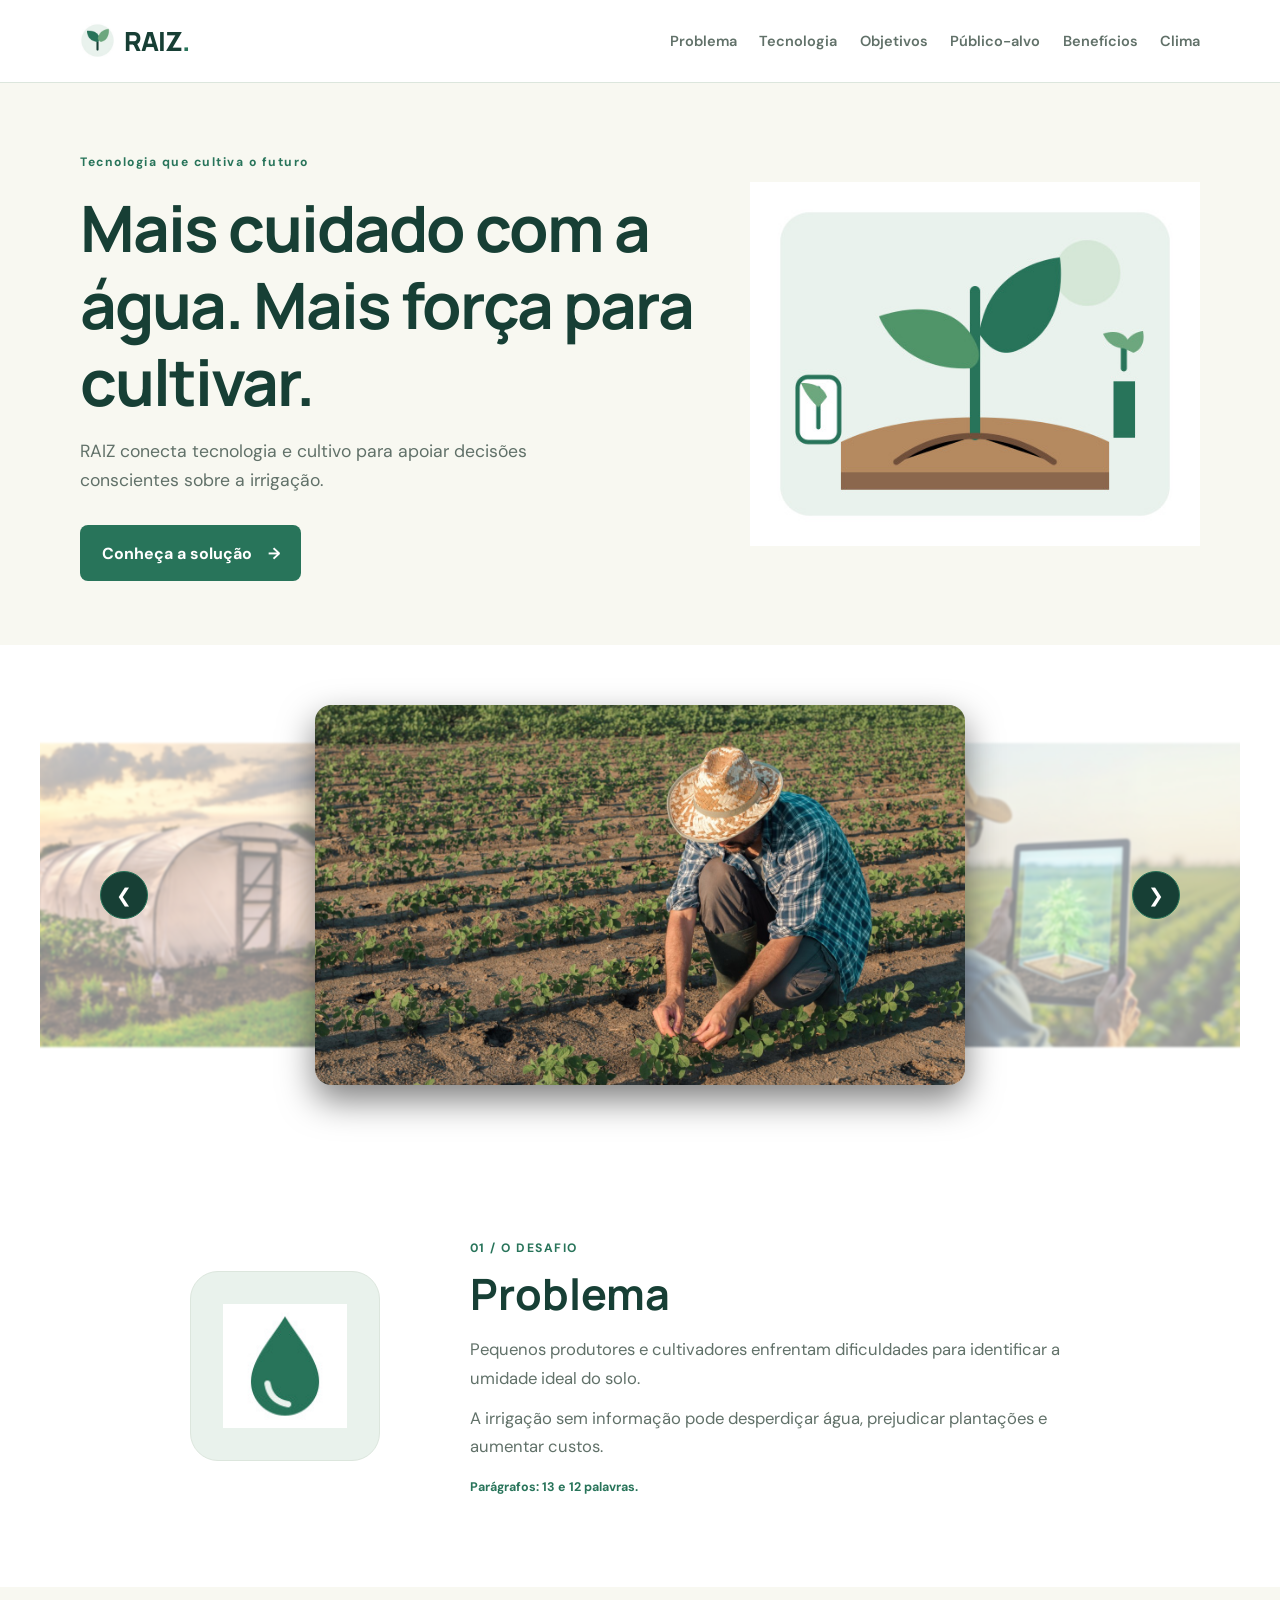
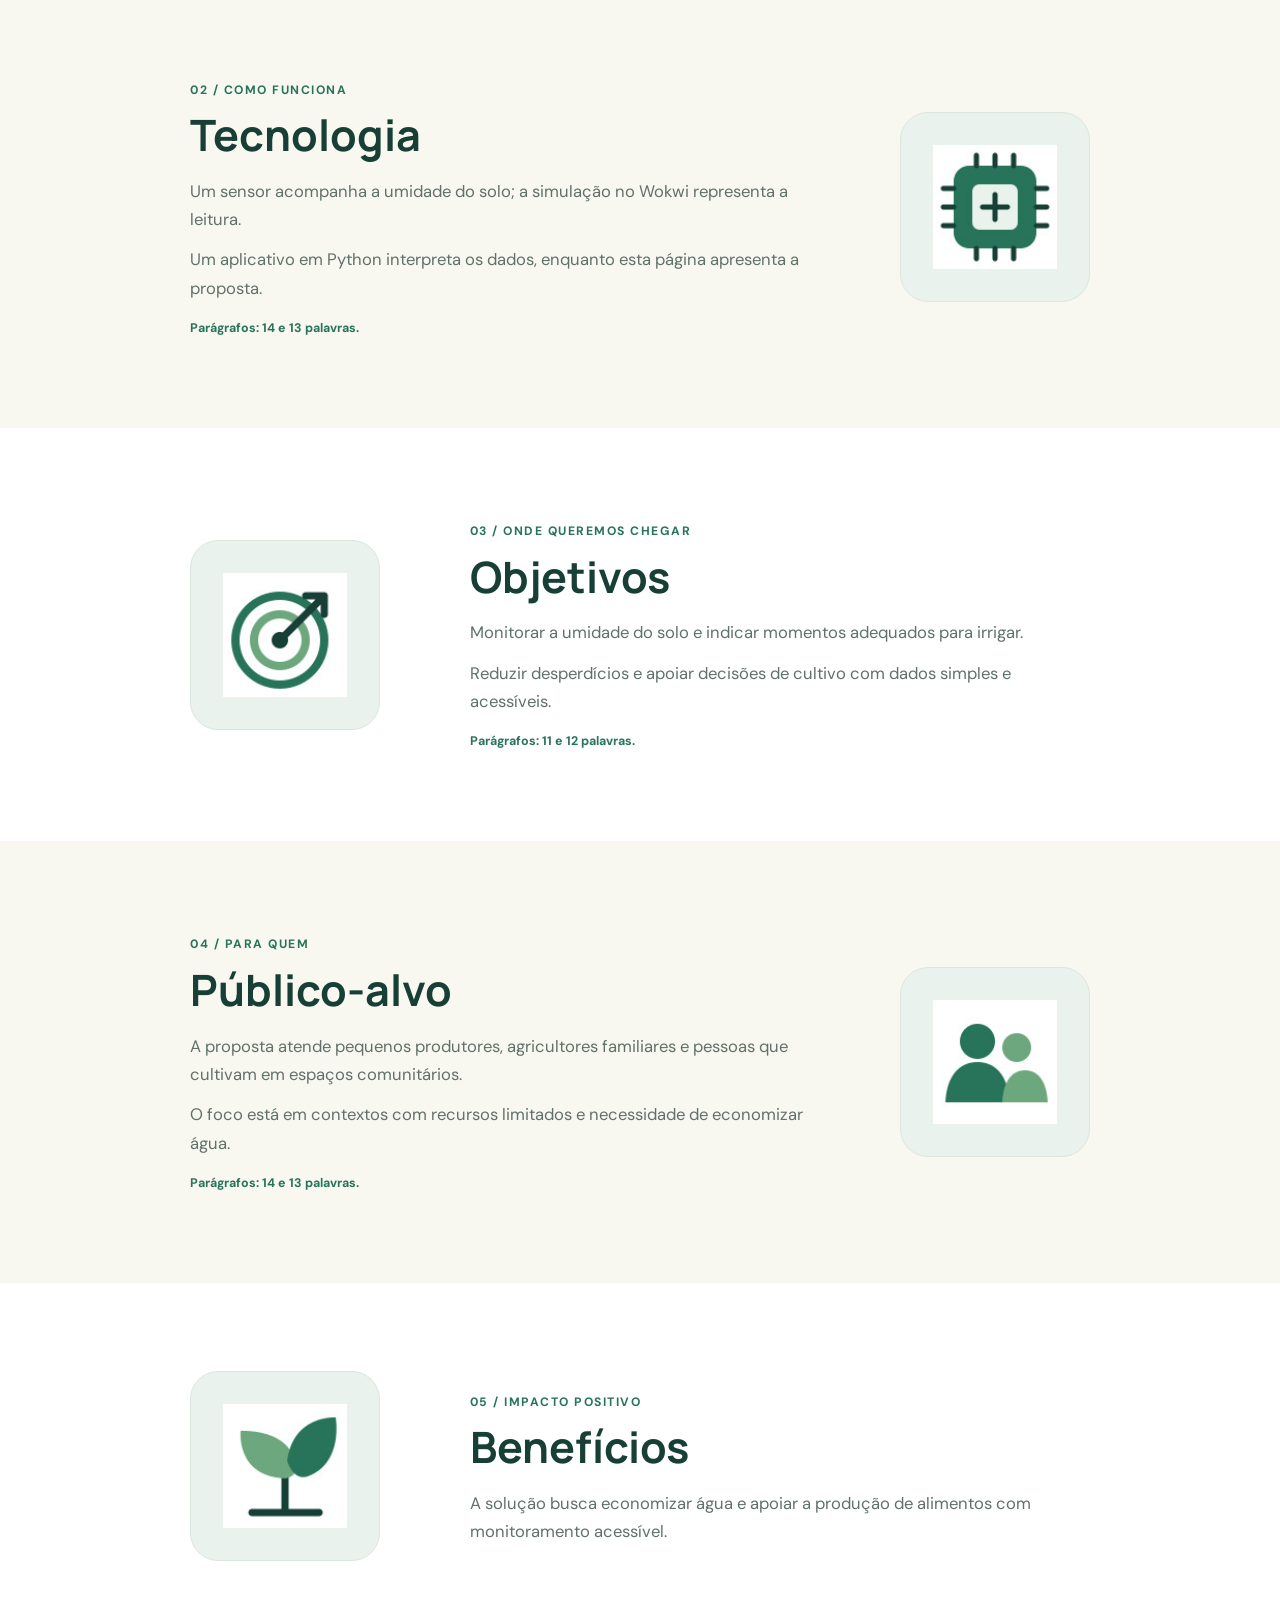
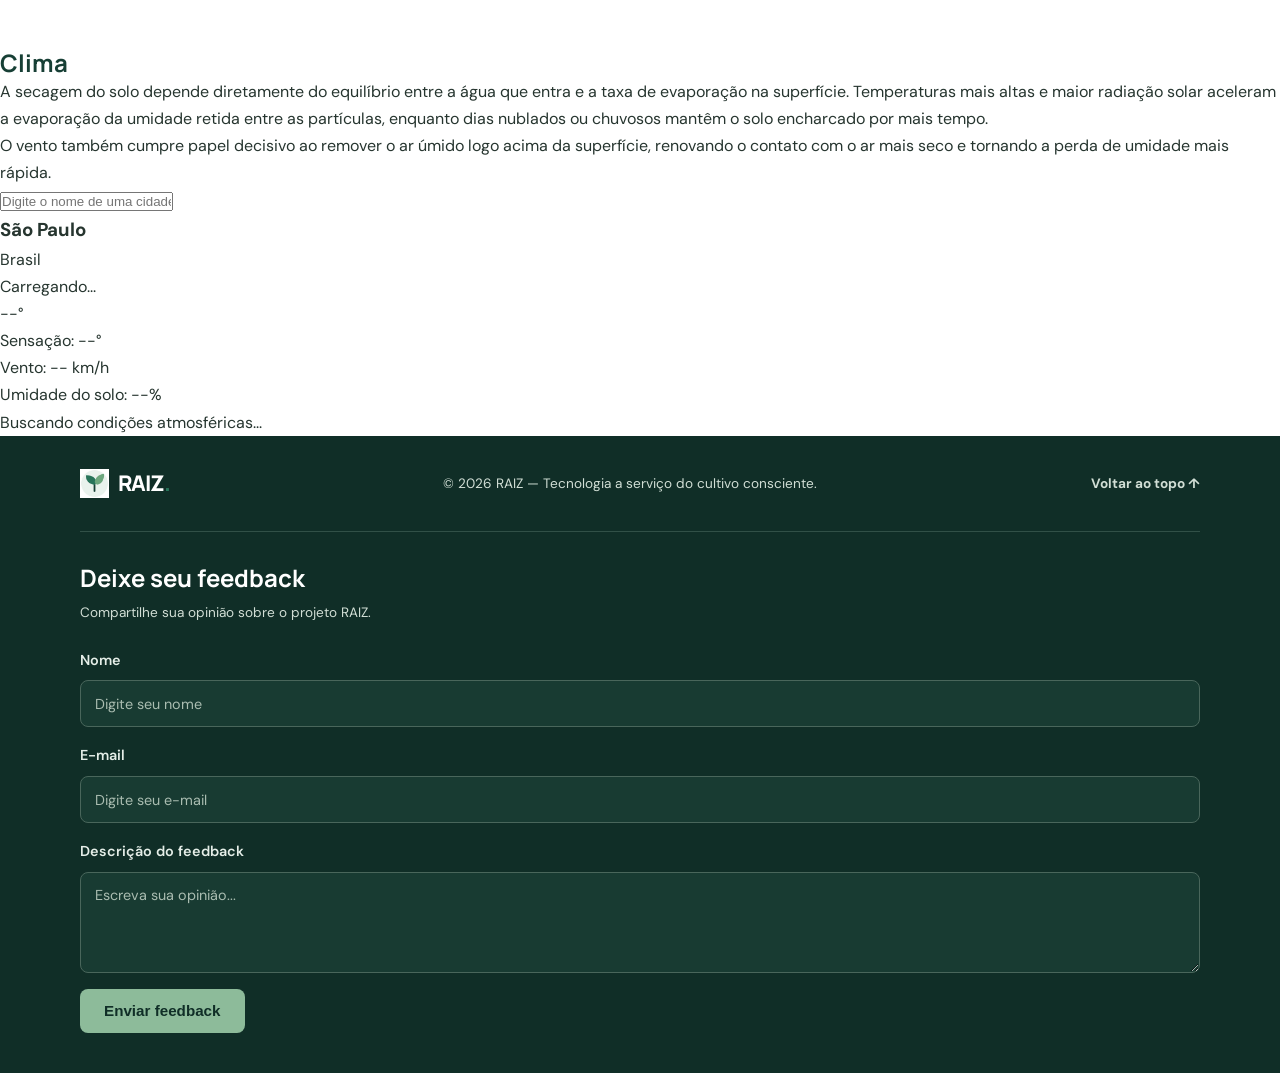
==== commit fd43898e: "feat: adiciona estrutura da seção clima no html" ====
--- a/index.html
+++ b/index.html
@@ -5,7 +5,6 @@
     <meta charset="UTF-8">
     <meta name="viewport" content="width=device-width, initial-scale=1.0">
     <title>RAIZ | Cultivo inteligente</title>
-    <link rel="icon" type="image/svg+xml" href="img/logo.svg">
 
     <link rel="preconnect" href="https://fonts.googleapis.com">
     <link rel="preconnect" href="https://fonts.gstatic.com" crossorigin>
@@ -22,7 +21,7 @@
     <header class="cabecalho">
         <div class="container navegacao">
             <a class="marca" href="#inicio" aria-label="RAIZ - início">
-                <img src="img/logo.svg" alt="Logo RAIZ: broto de duas folhas dentro de um círculo verde-claro">
+                <img src="img/raiz.jpg" alt="Ícone RAIZ: uma folha dentro de um círculo">
                 <span>RAIZ<span class="ponto">.</span></span>
             </a>
 
@@ -33,9 +32,7 @@
                     <li><a href="#objetivos">Objetivos</a></li>
                     <li><a href="#publico-alvo">Público-alvo</a></li>
                     <li><a href="#beneficios">Benefícios</a></li>
-                    <li><a href="#acessibilidade">Acessibilidade</a></li>
                     <li><a href="#clima">Clima</a></li>
-                    <li><a href="https://raiz-sonder-app.vercel.app">App</a></li>
                 </ul>
             </nav>
         </div>
@@ -48,8 +45,7 @@
                     <span class="etiqueta">Tecnologia que cultiva o futuro</span>
                     <h1>Mais cuidado com a água. Mais força para cultivar.</h1>
                     <p>RAIZ conecta tecnologia e cultivo para apoiar decisões conscientes sobre a irrigação.</p>
-                    <a class="botao" href="#tecnologia">Conheça a solução <svg class="botao-icone" viewBox="0 0 24 24" fill="none" aria-hidden="true"><path d="M5 12h14M13 6l6 6-6 6" stroke="currentColor" stroke-width="2" stroke-linecap="round" stroke-linejoin="round"/></svg></a>
-                    <a class="botao botao-secundario" href="https://raiz-sonder-app.vercel.app">Ver o app <svg class="botao-icone" viewBox="0 0 24 24" fill="none" aria-hidden="true"><path d="M14 5h5v5M19 5l-8 8M17 14v4a1 1 0 0 1-1 1H6a1 1 0 0 1-1-1V8a1 1 0 0 1 1-1h4" stroke="currentColor" stroke-width="2" stroke-linecap="round" stroke-linejoin="round"/></svg></a>
+                    <a class="botao" href="#tecnologia">Conheça a solução <span aria-hidden="true">→</span></a>
                 </div>
                 <div class="destaque-imagem">
                     <img src="img/cultivo.jpg"
@@ -150,88 +146,6 @@
                     <span class="numero">05 / IMPACTO POSITIVO</span>
                     <h2>Benefícios</h2>
                     <p>A solução busca economizar água e apoiar a produção de alimentos com monitoramento acessível.</p>
-                </div>
-            </div>
-        </section>
-
-        <section class="secao-acessibilidade" id="acessibilidade">
-            <div class="container">
-                <span class="numero">FEITO PARA QUEM NÃO LÊ TAMBÉM</span>
-                <h2>Quatro caminhos para a mesma informação</h2>
-                <p class="acessibilidade-apoio">Parte de quem planta é analfabeta ou lê com dificuldade. Nenhum destes caminhos é plano B: os quatro existem ao mesmo tempo, e cada um sozinho basta para decidir.</p>
-
-                <div class="cartoes-acessibilidade">
-                    <article class="cartao-acessibilidade">
-                        <svg class="icone-cartao" viewBox="0 0 48 48" role="img" aria-label="Celular mostrando um número grande e um botão largo">
-                            <rect x="12" y="4" width="24" height="40" rx="5" fill="none" stroke="currentColor" stroke-width="3"/>
-                            <path d="M20 16h8M24 16v12" fill="none" stroke="currentColor" stroke-width="4" stroke-linecap="round"/>
-                            <rect x="17" y="33" width="14" height="5" rx="2.5" fill="currentColor"/>
-                        </svg>
-                        <h3>Interface facilitada</h3>
-                        <p>Número grande, uma palavra só e ícone antes do texto. Alvo de toque de 44 px.</p>
-                    </article>
-
-                    <article class="cartao-acessibilidade">
-                        <svg class="icone-cartao" viewBox="0 0 48 48" role="img" aria-label="Alto-falante emitindo ondas de som">
-                            <path d="M8 19h7l10-8v26l-10-8H8z" fill="none" stroke="currentColor" stroke-width="3" stroke-linejoin="round"/>
-                            <path d="M31 18a8 8 0 0 1 0 12M36 13a15 15 0 0 1 0 22" fill="none" stroke="currentColor" stroke-width="3" stroke-linecap="round"/>
-                        </svg>
-                        <h3>Dados por voz</h3>
-                        <p>O aplicativo lê a leitura e a recomendação em voz alta, em português simples.</p>
-                    </article>
-
-                    <article class="cartao-acessibilidade cartao-mascote">
-                        <svg class="icone-cartao" viewBox="0 0 48 48" role="img" aria-label="Broto com rosto sorridente, o mascote do RAIZ">
-                            <path d="M24 44V22" fill="none" stroke="currentColor" stroke-width="3" stroke-linecap="round"/>
-                            <path d="M24 22C16 22 10 17 9 9c8 0 14 5 15 13zM24 22c8 0 14-5 15-13-8 0-14 5-15 13z" fill="none" stroke="currentColor" stroke-width="3" stroke-linejoin="round"/>
-                            <circle cx="24" cy="34" r="7" fill="none" stroke="currentColor" stroke-width="3"/>
-                        </svg>
-                        <h3>Mascote interativo</h3>
-                        <p>Um guia ilustrado mostra o estado do solo e o que fazer, sem depender de texto escrito.</p>
-
-                        <ul class="mascote-expressoes">
-                            <li>
-                                <figure>
-                                    <img src="img/mascote/01-encharcado.svg" alt="Broto pingando água, com folhas murchas e expressão de desconforto">
-                                    <figcaption>Encharcado</figcaption>
-                                </figure>
-                            </li>
-                            <li>
-                                <figure>
-                                    <img src="img/mascote/02-solo-ok.svg" alt="Broto tranquilo, com folhas erguidas e sorriso leve">
-                                    <figcaption>Solo ok</figcaption>
-                                </figure>
-                            </li>
-                            <li>
-                                <figure>
-                                    <img src="img/mascote/03-atencao.svg" alt="Broto em alerta, com uma folha apontando para cima">
-                                    <figcaption>Atenção</figcaption>
-                                </figure>
-                            </li>
-                            <li>
-                                <figure>
-                                    <img src="img/mascote/04-irrigar-agora.svg" alt="Broto com sede, de boca aberta e folhas caídas">
-                                    <figcaption>Irrigar agora</figcaption>
-                                </figure>
-                            </li>
-                            <li>
-                                <figure>
-                                    <img src="img/mascote/05-sensor-falhou.svg" alt="Broto confuso, com as folhas encolhidas como ombros">
-                                    <figcaption>Sensor falhou</figcaption>
-                                </figure>
-                            </li>
-                        </ul>
-                    </article>
-
-                    <article class="cartao-acessibilidade">
-                        <svg class="icone-cartao" viewBox="0 0 48 48" role="img" aria-label="Duas pessoas lado a lado, representando atendimento humano">
-                            <circle cx="17" cy="15" r="6" fill="none" stroke="currentColor" stroke-width="3"/>
-                            <circle cx="32" cy="17" r="5" fill="none" stroke="currentColor" stroke-width="3"/>
-                            <path d="M6 40c0-7 5-12 11-12s11 5 11 12M27 40c0-6 2-10 5-10s9 4 9 10" fill="none" stroke="currentColor" stroke-width="3" stroke-linecap="round"/>
-                        </svg>
-                        <h3>Suporte por equipe</h3>
-                        <p>Atendimento humano pela cooperativa e pela Casa da Agricultura, presencial e por telefone.</p>
-                    </article>
                 </div>
             </div>
         </section>
@@ -291,7 +205,7 @@
         <footer class="rodape">
             <div class="container rodape-conteudo">
                 <a class="marca marca-rodape" href="#inicio">
-                    <img src="img/logo.svg" alt="Logo RAIZ: broto de duas folhas dentro de um círculo verde-claro">
+                    <img src="img/raiz.jpg" alt="Ícone RAIZ: uma folha dentro de um círculo">
                     <span>RAIZ<span class="ponto">.</span></span>
                 </a>
                 <p>© 2026 RAIZ — Tecnologia a serviço do cultivo consciente.</p>
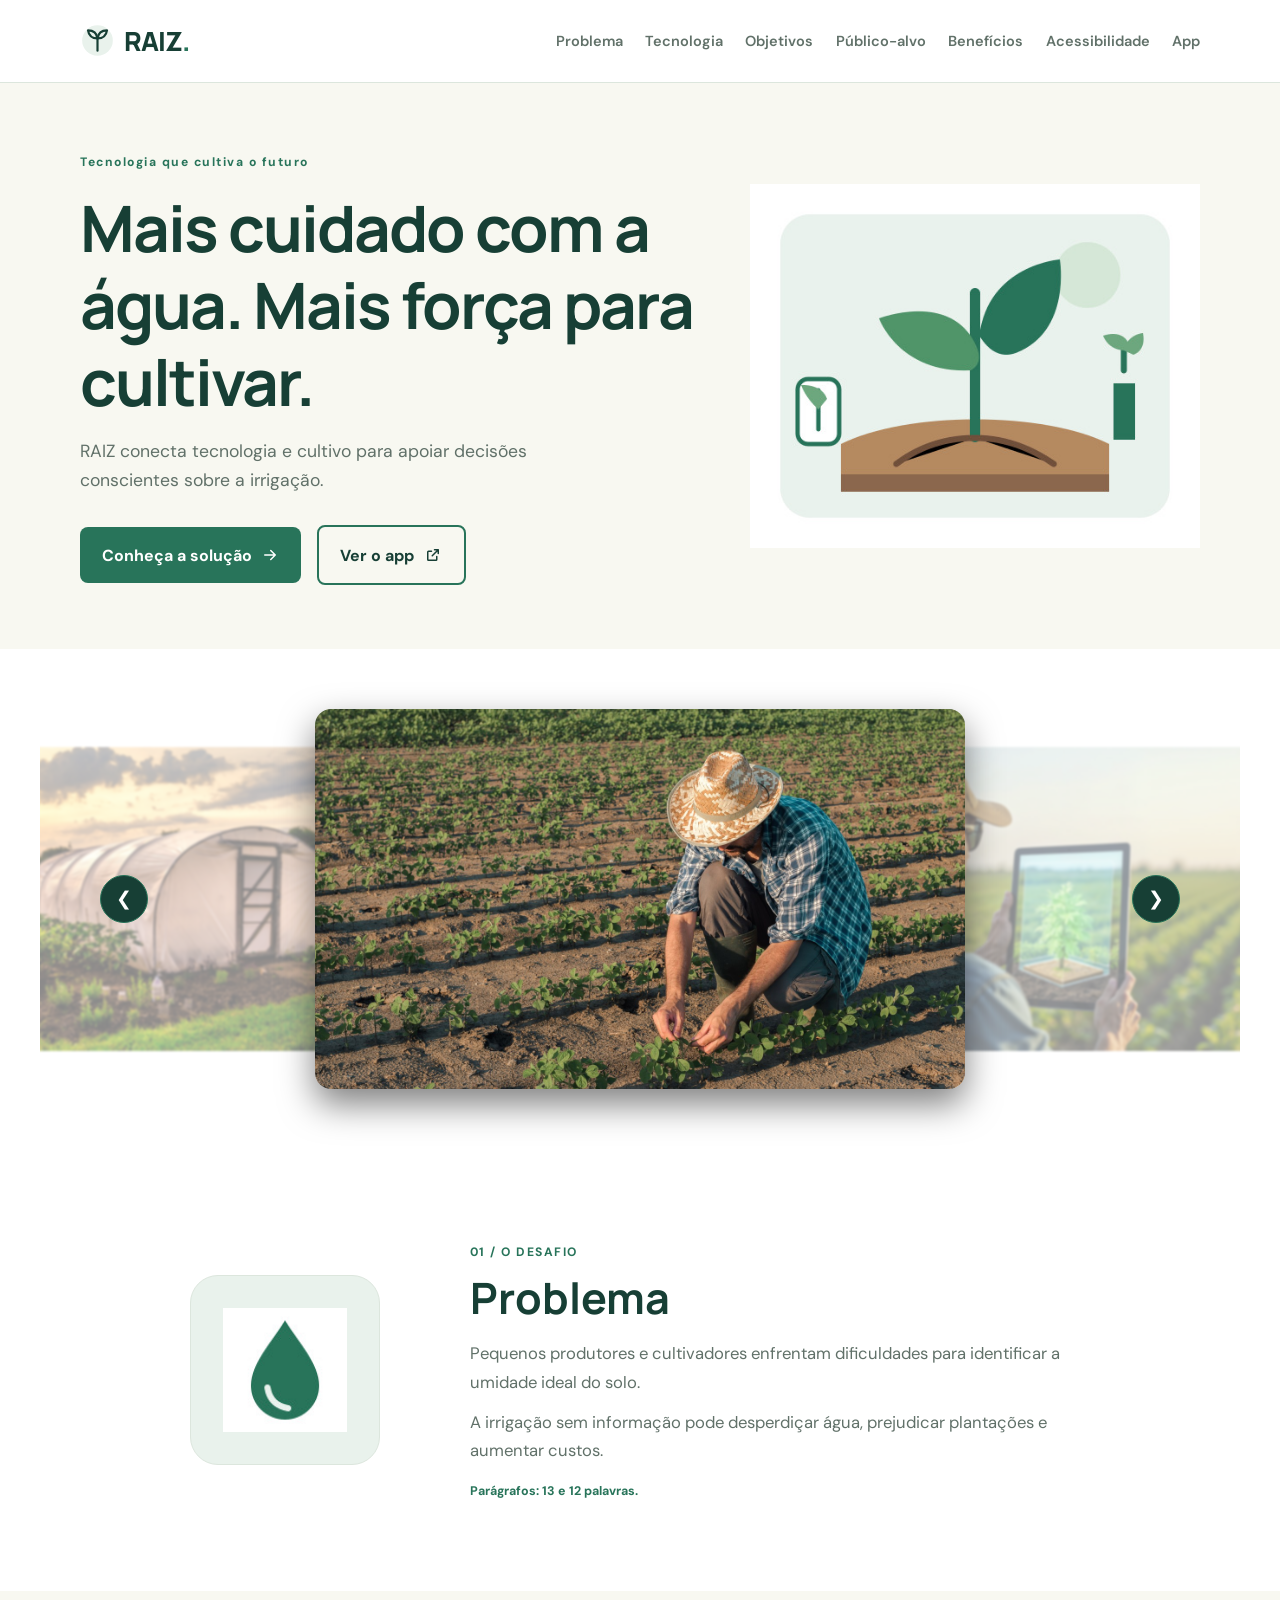
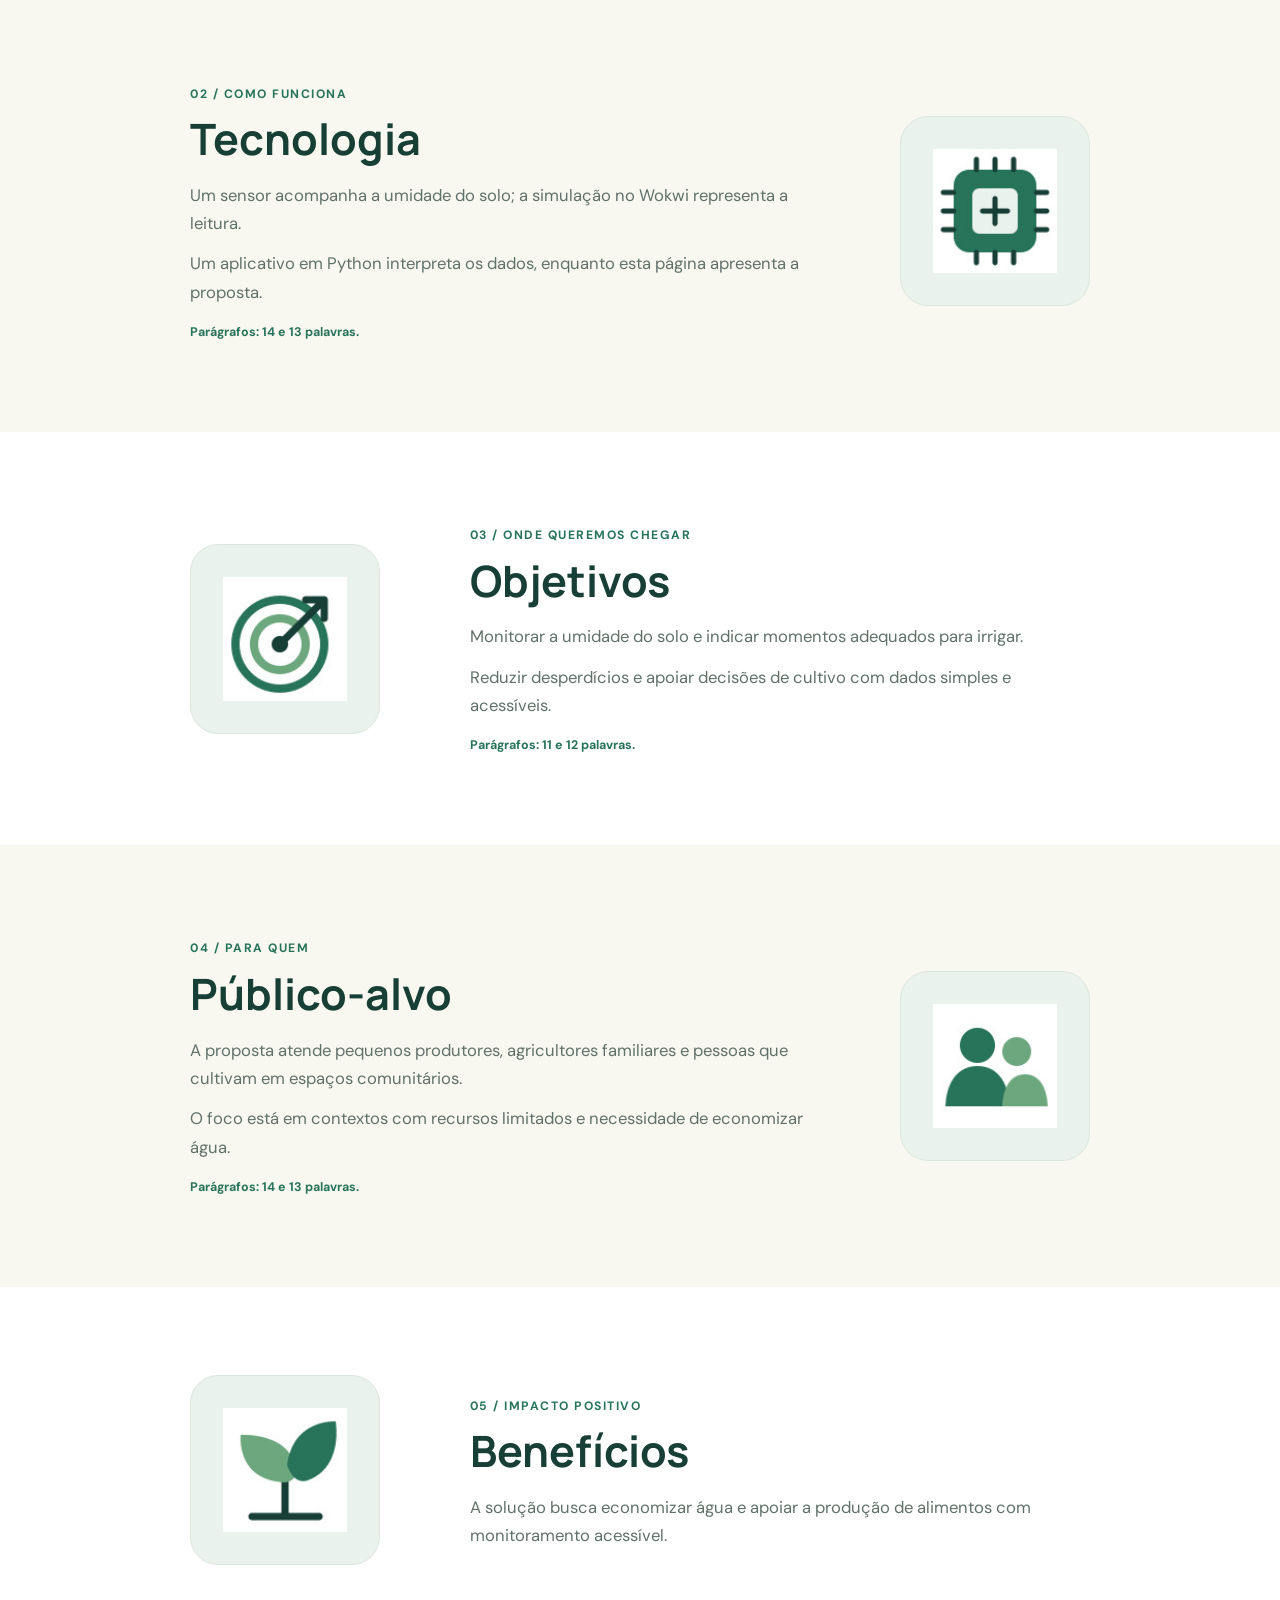
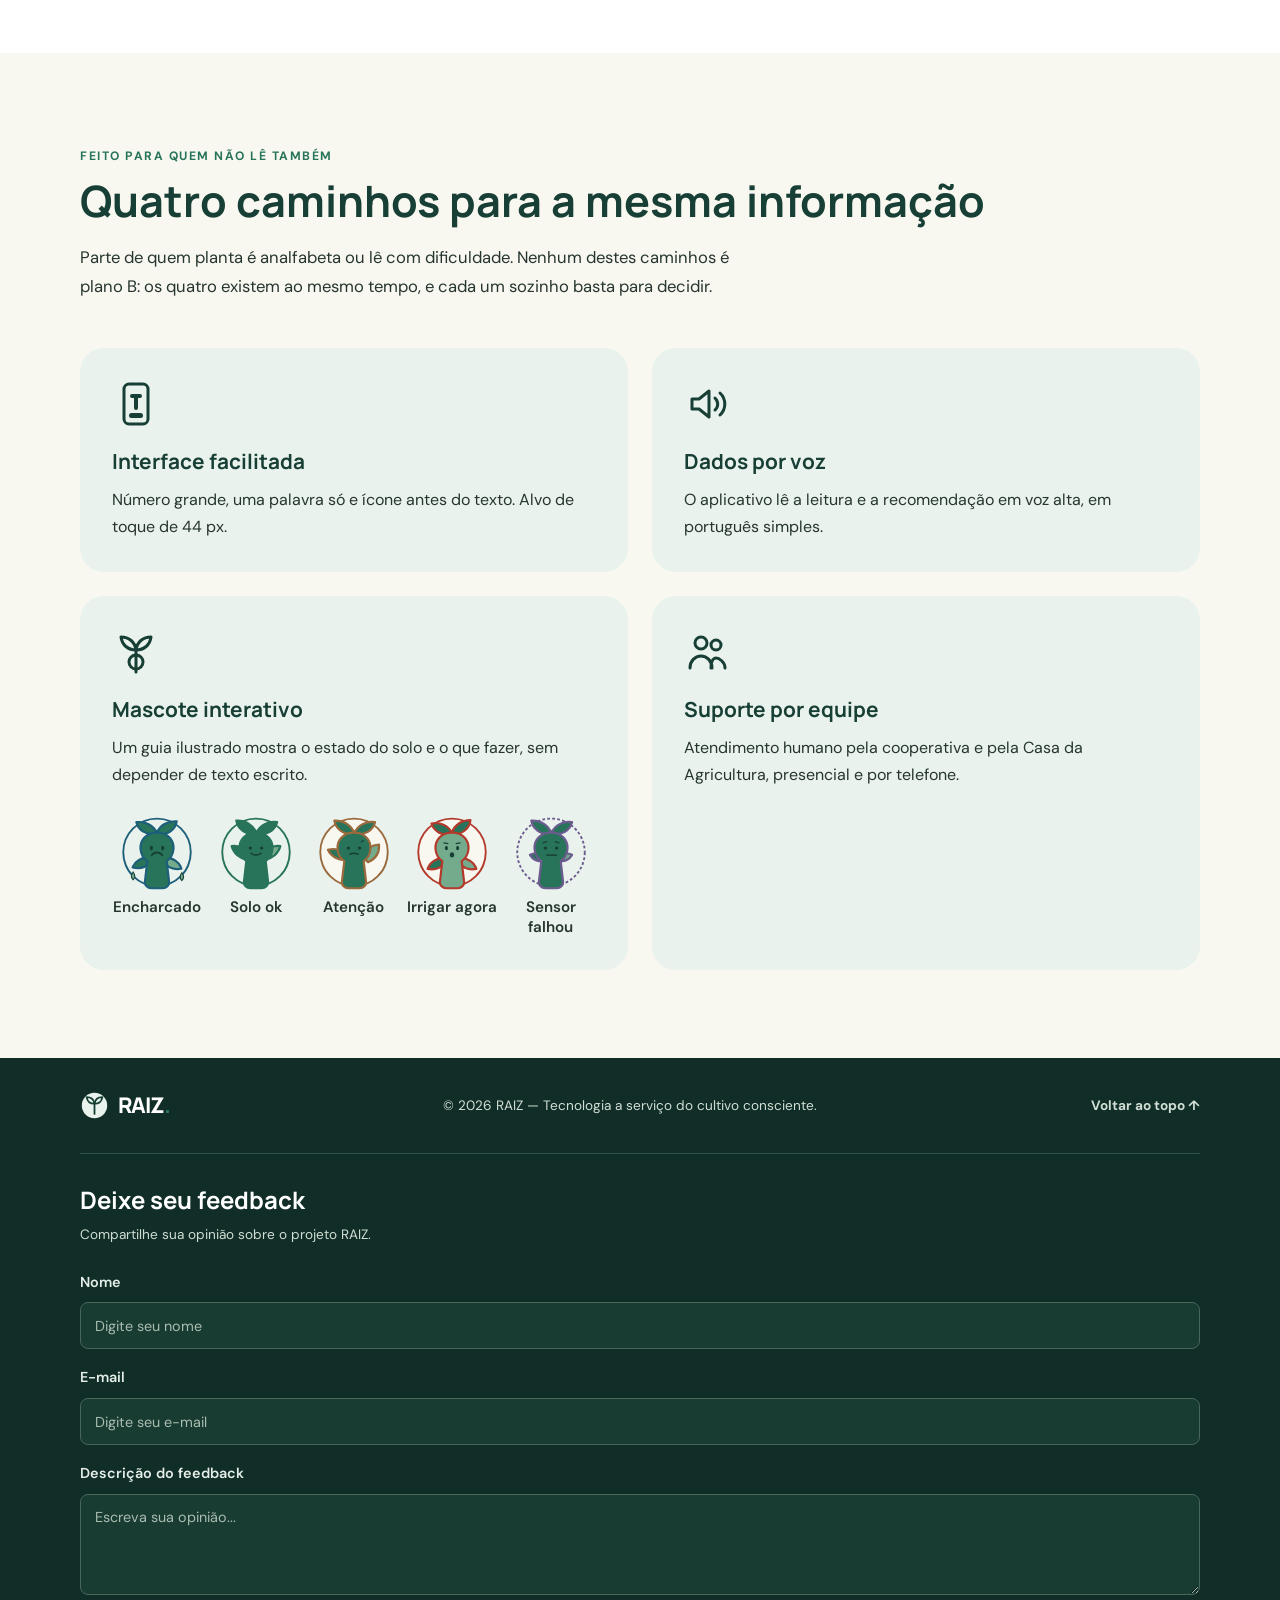
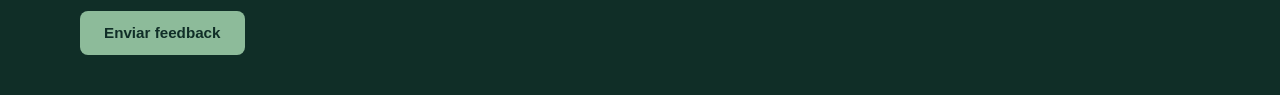
==== commit 85af4301: "style: troca setas dos botões por ícones" ====
--- a/index.html
+++ b/index.html
@@ -5,6 +5,7 @@
     <meta charset="UTF-8">
     <meta name="viewport" content="width=device-width, initial-scale=1.0">
     <title>RAIZ | Cultivo inteligente</title>
+    <link rel="icon" type="image/svg+xml" href="img/logo.svg">
 
     <link rel="preconnect" href="https://fonts.googleapis.com">
     <link rel="preconnect" href="https://fonts.gstatic.com" crossorigin>
@@ -14,14 +15,13 @@
 
     <link rel="stylesheet" href="css/styles.css">
     <link rel="stylesheet" href="css/carousel.css">
-    <link rel="stylesheet" href="css/temperature.css">
 </head>
 
 <body>
     <header class="cabecalho">
         <div class="container navegacao">
             <a class="marca" href="#inicio" aria-label="RAIZ - início">
-                <img src="img/raiz.jpg" alt="Ícone RAIZ: uma folha dentro de um círculo">
+                <img src="img/logo.svg" alt="Logo RAIZ: broto de duas folhas dentro de um círculo verde-claro">
                 <span>RAIZ<span class="ponto">.</span></span>
             </a>
 
@@ -32,7 +32,8 @@
                     <li><a href="#objetivos">Objetivos</a></li>
                     <li><a href="#publico-alvo">Público-alvo</a></li>
                     <li><a href="#beneficios">Benefícios</a></li>
-                    <li><a href="#clima">Clima</a></li>
+                    <li><a href="#acessibilidade">Acessibilidade</a></li>
+                    <li><a href="https://raiz-sonder-app.vercel.app">App</a></li>
                 </ul>
             </nav>
         </div>
@@ -45,7 +46,8 @@
                     <span class="etiqueta">Tecnologia que cultiva o futuro</span>
                     <h1>Mais cuidado com a água. Mais força para cultivar.</h1>
                     <p>RAIZ conecta tecnologia e cultivo para apoiar decisões conscientes sobre a irrigação.</p>
-                    <a class="botao" href="#tecnologia">Conheça a solução <span aria-hidden="true">→</span></a>
+                    <a class="botao" href="#tecnologia">Conheça a solução <svg class="botao-icone" viewBox="0 0 24 24" fill="none" aria-hidden="true"><path d="M5 12h14M13 6l6 6-6 6" stroke="currentColor" stroke-width="2" stroke-linecap="round" stroke-linejoin="round"/></svg></a>
+                    <a class="botao botao-secundario" href="https://raiz-sonder-app.vercel.app">Ver o app <svg class="botao-icone" viewBox="0 0 24 24" fill="none" aria-hidden="true"><path d="M14 5h5v5M19 5l-8 8M17 14v4a1 1 0 0 1-1 1H6a1 1 0 0 1-1-1V8a1 1 0 0 1 1-1h4" stroke="currentColor" stroke-width="2" stroke-linecap="round" stroke-linejoin="round"/></svg></a>
                 </div>
                 <div class="destaque-imagem">
                     <img src="img/cultivo.jpg"
@@ -149,55 +151,85 @@
                 </div>
             </div>
         </section>
-        <section class="weather-section" id="clima">
-            <div class="weather-container" aria-label="Clima e Secagem do Solo">
-                <div class="weather-info">
-                    <h2 class="weather-info-title">Clima</h2>
-                    <p class="weather-info-text">
-                        A secagem do solo depende diretamente do equilíbrio entre a água que entra e a taxa de evaporação na superfície. Temperaturas mais altas e maior radiação solar aceleram a evaporação da umidade retida entre as partículas, enquanto dias nublados ou chuvosos mantêm o solo encharcado por mais tempo.
-                    </p>
-                    <p class="weather-info-highlight">
-                        O vento também cumpre papel decisivo ao remover o ar úmido logo acima da superfície, renovando o contato com o ar mais seco e tornando a perda de umidade mais rápida.
-                    </p>
-                </div>
-
-                <!-- Div da Direita: Busca com Autocomplete + Card Interativo -->
-                <div class="weather-widget-col">
-                    <div class="search-wrapper">
-                        <input 
-                        type="text" 
-                        id="cityInput" 
-                        class="search-input" 
-                        placeholder="Digite o nome de uma cidade..." 
-                        autocomplete="off"
-                        >
-                        <ul id="suggestionsList" class="suggestions-list"></ul>
-                    </div>
-
-                    <div class="weather-card period-day" id="weatherCard">
-                        <div class="weather-fx-layer" id="fxLayer"></div>
-
-                        <div class="weather-content">
-                            <div class="weather-header">
-                                <div>
-                                <h3 class="city-name" id="cityName">São Paulo</h3>
-                                <p class="city-country" id="cityCountry">Brasil</p>
-                                </div>
-                                <span class="weather-badge" id="weatherCondition">Carregando...</span>
-                            </div>
-
-                            <div class="weather-main">
-                                <div class="temperature" id="temperature">--°</div>
-                                <div class="weather-details">
-                                <div id="feelsLike">Sensação: --°</div>
-                                <div id="windSpeed">Vento: -- km/h</div>
-                                <div id="soilMoisture">Umidade do solo: --%</div>
-                                </div>
-                            </div>
-
-                            <p class="weather-tip" id="weatherTip">Buscando condições atmosféricas...</p>
-                        </div>
-                    </div>
+
+        <section class="secao-acessibilidade" id="acessibilidade">
+            <div class="container">
+                <span class="numero">FEITO PARA QUEM NÃO LÊ TAMBÉM</span>
+                <h2>Quatro caminhos para a mesma informação</h2>
+                <p class="acessibilidade-apoio">Parte de quem planta é analfabeta ou lê com dificuldade. Nenhum destes caminhos é plano B: os quatro existem ao mesmo tempo, e cada um sozinho basta para decidir.</p>
+
+                <div class="cartoes-acessibilidade">
+                    <article class="cartao-acessibilidade">
+                        <svg class="icone-cartao" viewBox="0 0 48 48" role="img" aria-label="Celular mostrando um número grande e um botão largo">
+                            <rect x="12" y="4" width="24" height="40" rx="5" fill="none" stroke="currentColor" stroke-width="3"/>
+                            <path d="M20 16h8M24 16v12" fill="none" stroke="currentColor" stroke-width="4" stroke-linecap="round"/>
+                            <rect x="17" y="33" width="14" height="5" rx="2.5" fill="currentColor"/>
+                        </svg>
+                        <h3>Interface facilitada</h3>
+                        <p>Número grande, uma palavra só e ícone antes do texto. Alvo de toque de 44 px.</p>
+                    </article>
+
+                    <article class="cartao-acessibilidade">
+                        <svg class="icone-cartao" viewBox="0 0 48 48" role="img" aria-label="Alto-falante emitindo ondas de som">
+                            <path d="M8 19h7l10-8v26l-10-8H8z" fill="none" stroke="currentColor" stroke-width="3" stroke-linejoin="round"/>
+                            <path d="M31 18a8 8 0 0 1 0 12M36 13a15 15 0 0 1 0 22" fill="none" stroke="currentColor" stroke-width="3" stroke-linecap="round"/>
+                        </svg>
+                        <h3>Dados por voz</h3>
+                        <p>O aplicativo lê a leitura e a recomendação em voz alta, em português simples.</p>
+                    </article>
+
+                    <article class="cartao-acessibilidade cartao-mascote">
+                        <svg class="icone-cartao" viewBox="0 0 48 48" role="img" aria-label="Broto com rosto sorridente, o mascote do RAIZ">
+                            <path d="M24 44V22" fill="none" stroke="currentColor" stroke-width="3" stroke-linecap="round"/>
+                            <path d="M24 22C16 22 10 17 9 9c8 0 14 5 15 13zM24 22c8 0 14-5 15-13-8 0-14 5-15 13z" fill="none" stroke="currentColor" stroke-width="3" stroke-linejoin="round"/>
+                            <circle cx="24" cy="34" r="7" fill="none" stroke="currentColor" stroke-width="3"/>
+                        </svg>
+                        <h3>Mascote interativo</h3>
+                        <p>Um guia ilustrado mostra o estado do solo e o que fazer, sem depender de texto escrito.</p>
+
+                        <ul class="mascote-expressoes">
+                            <li>
+                                <figure>
+                                    <img src="img/mascote/01-encharcado.svg" alt="Broto pingando água, com folhas murchas e expressão de desconforto">
+                                    <figcaption>Encharcado</figcaption>
+                                </figure>
+                            </li>
+                            <li>
+                                <figure>
+                                    <img src="img/mascote/02-solo-ok.svg" alt="Broto tranquilo, com folhas erguidas e sorriso leve">
+                                    <figcaption>Solo ok</figcaption>
+                                </figure>
+                            </li>
+                            <li>
+                                <figure>
+                                    <img src="img/mascote/03-atencao.svg" alt="Broto em alerta, com uma folha apontando para cima">
+                                    <figcaption>Atenção</figcaption>
+                                </figure>
+                            </li>
+                            <li>
+                                <figure>
+                                    <img src="img/mascote/04-irrigar-agora.svg" alt="Broto com sede, de boca aberta e folhas caídas">
+                                    <figcaption>Irrigar agora</figcaption>
+                                </figure>
+                            </li>
+                            <li>
+                                <figure>
+                                    <img src="img/mascote/05-sensor-falhou.svg" alt="Broto confuso, com as folhas encolhidas como ombros">
+                                    <figcaption>Sensor falhou</figcaption>
+                                </figure>
+                            </li>
+                        </ul>
+                    </article>
+
+                    <article class="cartao-acessibilidade">
+                        <svg class="icone-cartao" viewBox="0 0 48 48" role="img" aria-label="Duas pessoas lado a lado, representando atendimento humano">
+                            <circle cx="17" cy="15" r="6" fill="none" stroke="currentColor" stroke-width="3"/>
+                            <circle cx="32" cy="17" r="5" fill="none" stroke="currentColor" stroke-width="3"/>
+                            <path d="M6 40c0-7 5-12 11-12s11 5 11 12M27 40c0-6 2-10 5-10s9 4 9 10" fill="none" stroke="currentColor" stroke-width="3" stroke-linecap="round"/>
+                        </svg>
+                        <h3>Suporte por equipe</h3>
+                        <p>Atendimento humano pela cooperativa e pela Casa da Agricultura, presencial e por telefone.</p>
+                    </article>
                 </div>
             </div>
         </section>
@@ -205,7 +237,7 @@
         <footer class="rodape">
             <div class="container rodape-conteudo">
                 <a class="marca marca-rodape" href="#inicio">
-                    <img src="img/raiz.jpg" alt="Ícone RAIZ: uma folha dentro de um círculo">
+                    <img src="img/logo.svg" alt="Logo RAIZ: broto de duas folhas dentro de um círculo verde-claro">
                     <span>RAIZ<span class="ponto">.</span></span>
                 </a>
                 <p>© 2026 RAIZ — Tecnologia a serviço do cultivo consciente.</p>
@@ -238,7 +270,6 @@
     </main>
     <script src="js/script.js"></script>
     <script src="js/carousel.js"></script>
-    <script src="js/temperature.js"></script>
 </body>
 
 </html>
--- a/css/styles.css
+++ b/css/styles.css
@@ -154,7 +154,7 @@
 .botao {
     display: inline-flex;
     align-items: center;
-    gap: 1rem;
+    gap: 0.6rem;
     margin-top: 1.8rem;
     padding: 0.9rem 1.35rem;
     border-radius: 8px;
@@ -572,3 +572,9 @@
     background: var(--verde-escuro);
     color: var(--branco);
 }
+
+.botao-icone {
+    width: 18px;
+    height: 18px;
+    flex-shrink: 0;
+}
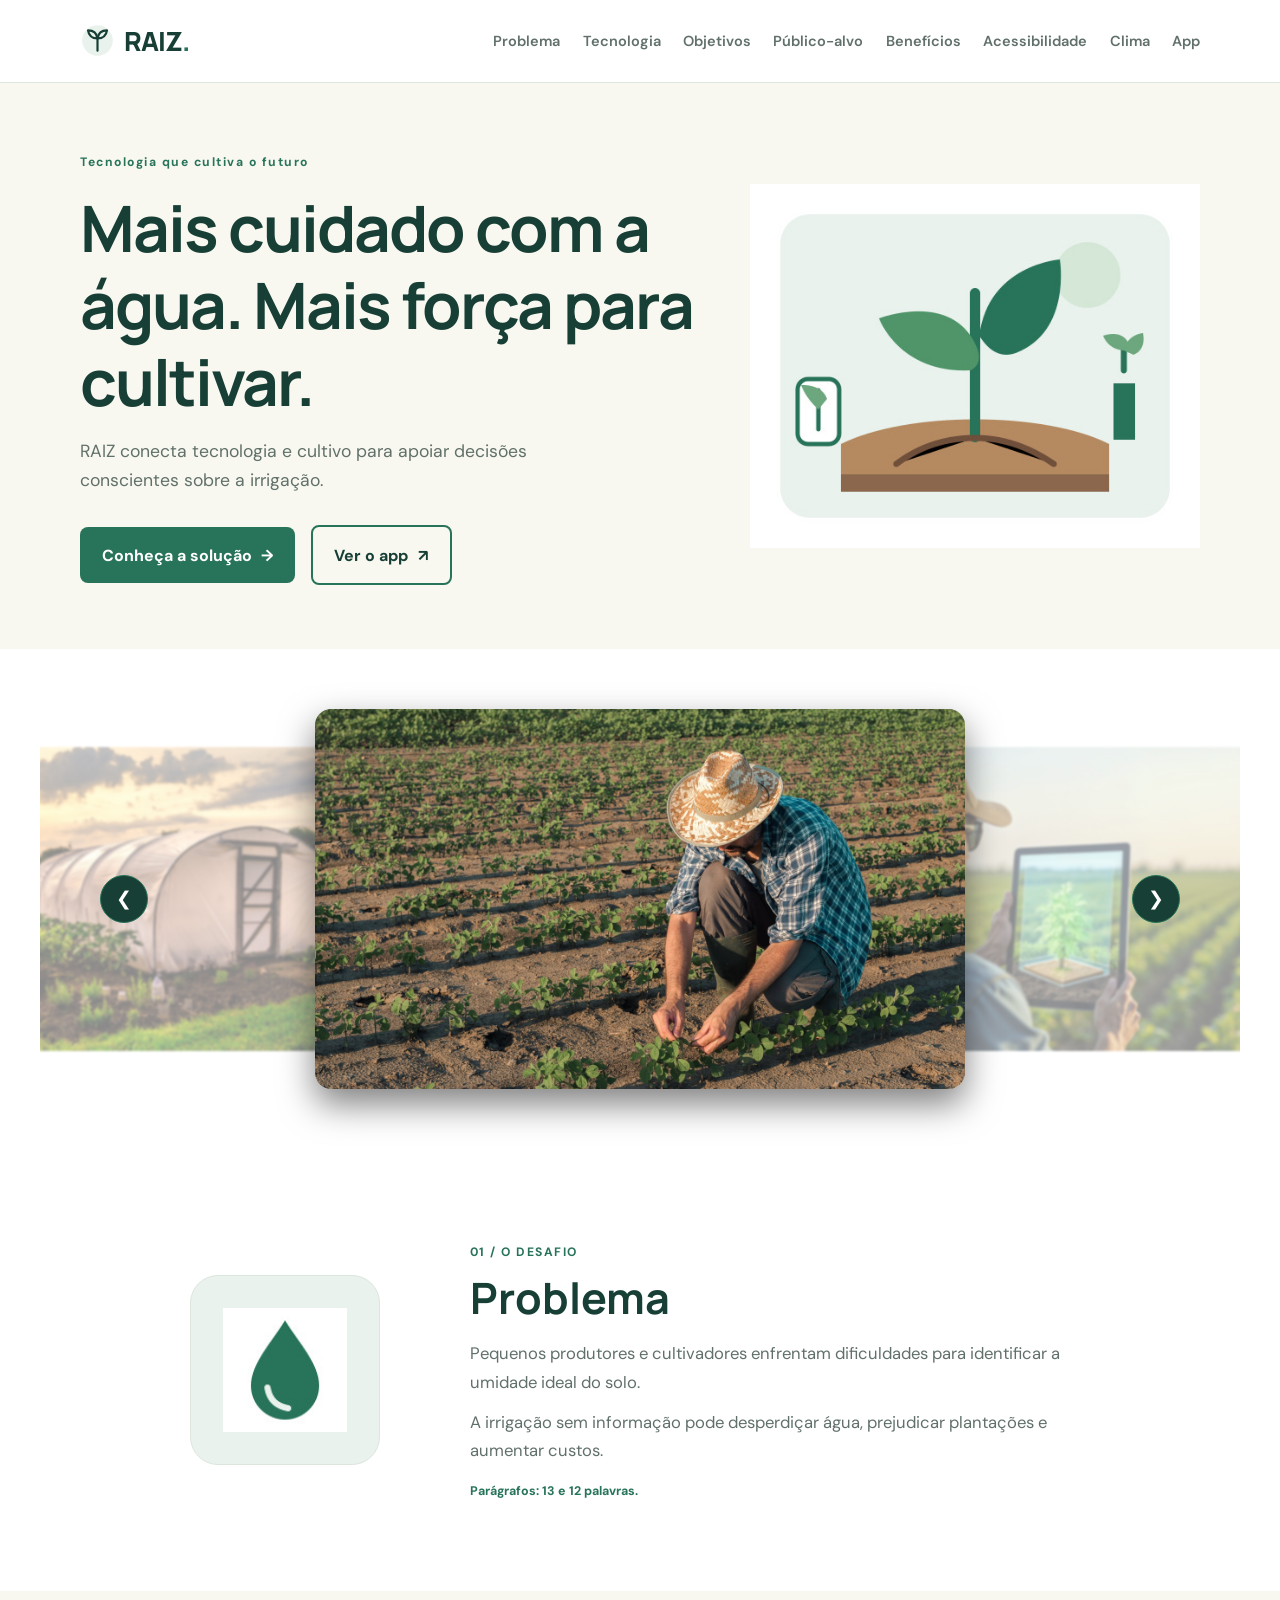
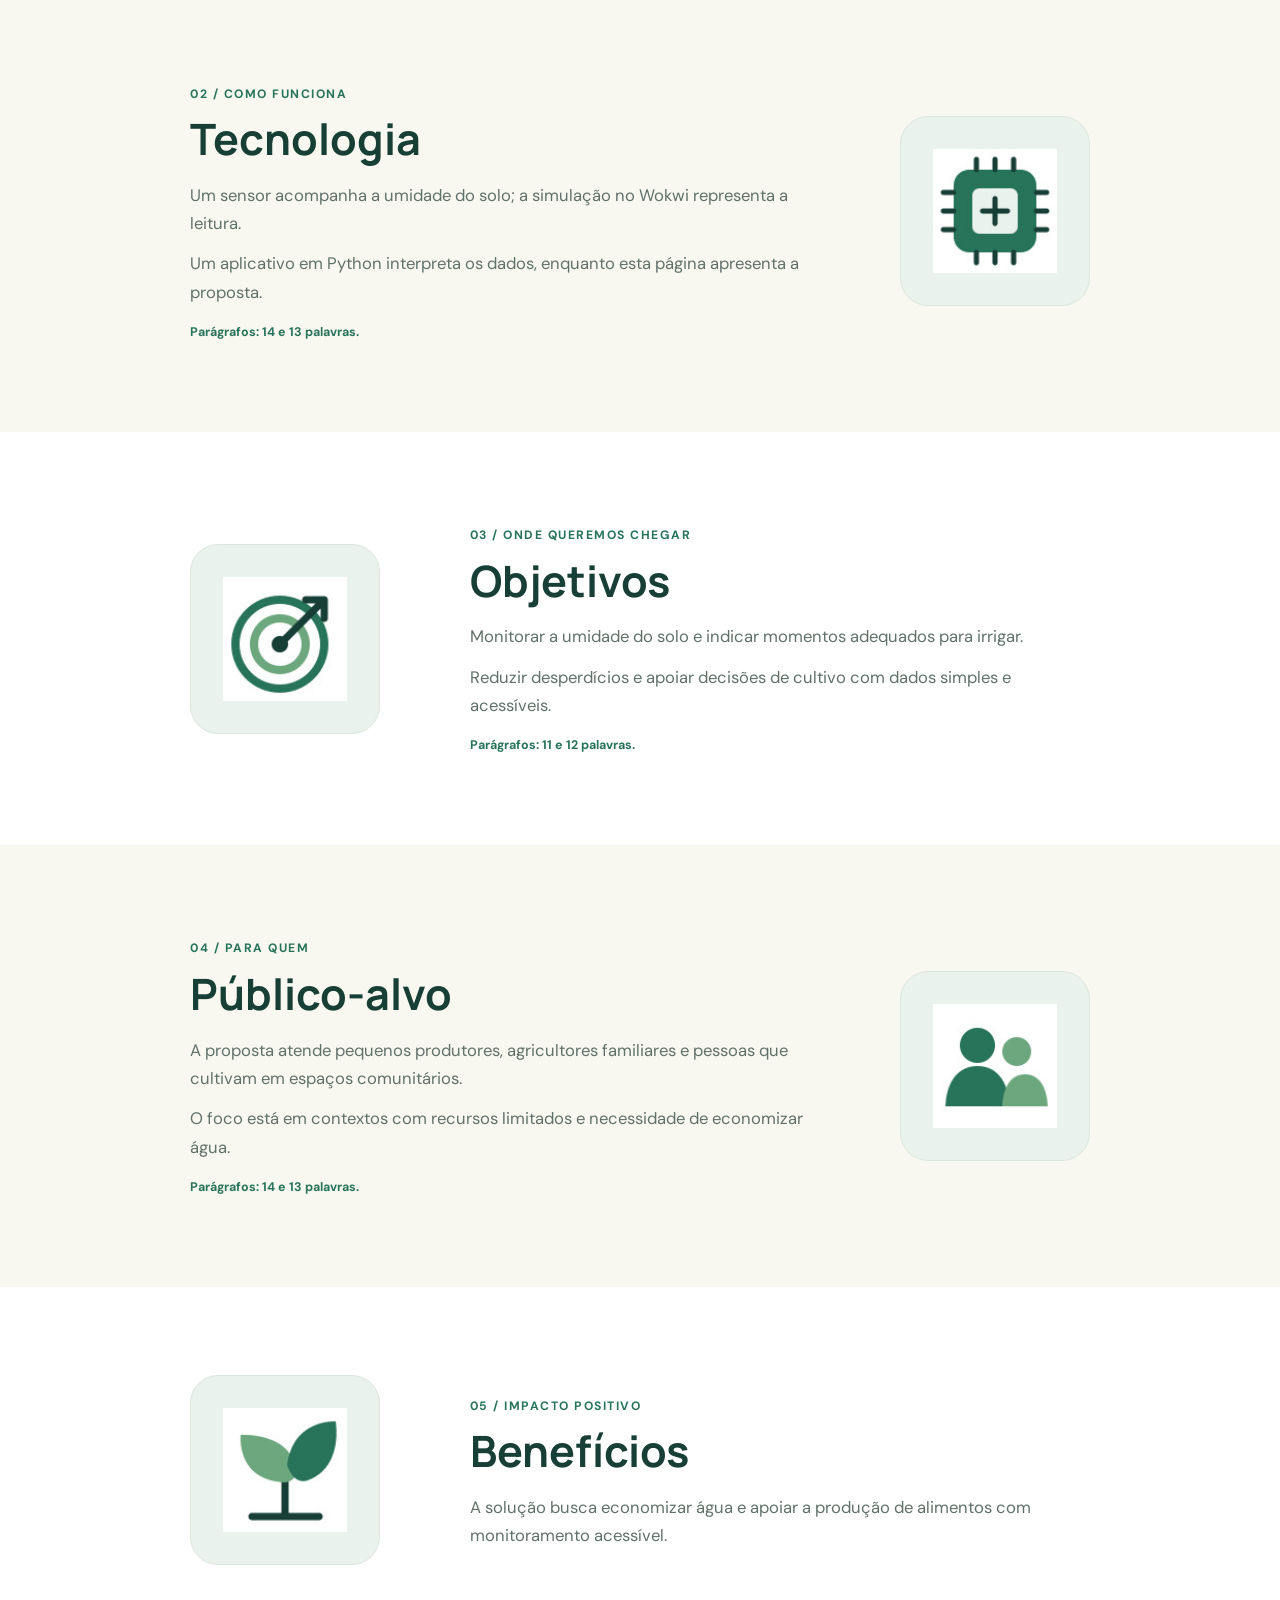
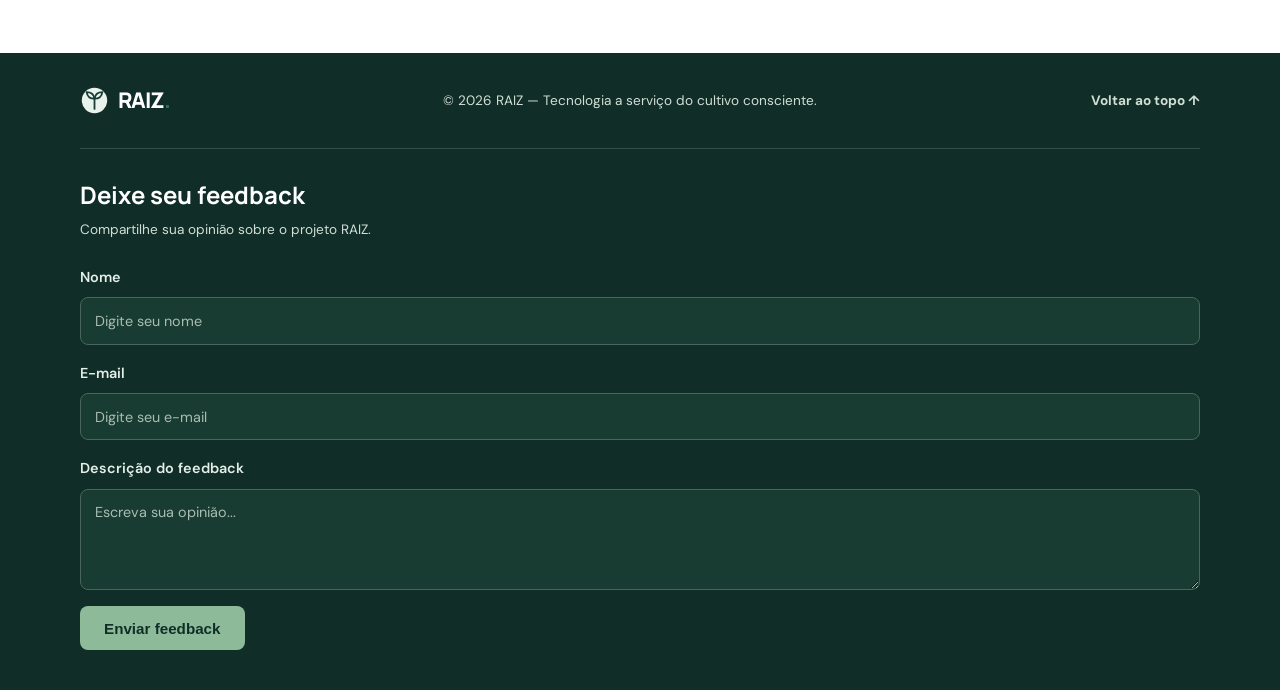
==== commit f015de04: "Merge branch 'temperature'" ====
--- a/index.html
+++ b/index.html
@@ -15,6 +15,7 @@
 
     <link rel="stylesheet" href="css/styles.css">
     <link rel="stylesheet" href="css/carousel.css">
+    <link rel="stylesheet" href="css/temperature.css">
 </head>
 
 <body>
@@ -33,6 +34,7 @@
                     <li><a href="#publico-alvo">Público-alvo</a></li>
                     <li><a href="#beneficios">Benefícios</a></li>
                     <li><a href="#acessibilidade">Acessibilidade</a></li>
+                    <li><a href="#clima">Clima</a></li>
                     <li><a href="https://raiz-sonder-app.vercel.app">App</a></li>
                 </ul>
             </nav>
@@ -46,8 +48,8 @@
                     <span class="etiqueta">Tecnologia que cultiva o futuro</span>
                     <h1>Mais cuidado com a água. Mais força para cultivar.</h1>
                     <p>RAIZ conecta tecnologia e cultivo para apoiar decisões conscientes sobre a irrigação.</p>
-                    <a class="botao" href="#tecnologia">Conheça a solução <svg class="botao-icone" viewBox="0 0 24 24" fill="none" aria-hidden="true"><path d="M5 12h14M13 6l6 6-6 6" stroke="currentColor" stroke-width="2" stroke-linecap="round" stroke-linejoin="round"/></svg></a>
-                    <a class="botao botao-secundario" href="https://raiz-sonder-app.vercel.app">Ver o app <svg class="botao-icone" viewBox="0 0 24 24" fill="none" aria-hidden="true"><path d="M14 5h5v5M19 5l-8 8M17 14v4a1 1 0 0 1-1 1H6a1 1 0 0 1-1-1V8a1 1 0 0 1 1-1h4" stroke="currentColor" stroke-width="2" stroke-linecap="round" stroke-linejoin="round"/></svg></a>
+                    <a class="botao" href="#tecnologia">Conheça a solução <span aria-hidden="true">→</span></a>
+                    <a class="botao botao-secundario" href="https://raiz-sonder-app.vercel.app">Ver o app <span aria-hidden="true">↗</span></a>
                 </div>
                 <div class="destaque-imagem">
                     <img src="img/cultivo.jpg"
@@ -152,88 +154,6 @@
             </div>
         </section>
 
-        <section class="secao-acessibilidade" id="acessibilidade">
-            <div class="container">
-                <span class="numero">FEITO PARA QUEM NÃO LÊ TAMBÉM</span>
-                <h2>Quatro caminhos para a mesma informação</h2>
-                <p class="acessibilidade-apoio">Parte de quem planta é analfabeta ou lê com dificuldade. Nenhum destes caminhos é plano B: os quatro existem ao mesmo tempo, e cada um sozinho basta para decidir.</p>
-
-                <div class="cartoes-acessibilidade">
-                    <article class="cartao-acessibilidade">
-                        <svg class="icone-cartao" viewBox="0 0 48 48" role="img" aria-label="Celular mostrando um número grande e um botão largo">
-                            <rect x="12" y="4" width="24" height="40" rx="5" fill="none" stroke="currentColor" stroke-width="3"/>
-                            <path d="M20 16h8M24 16v12" fill="none" stroke="currentColor" stroke-width="4" stroke-linecap="round"/>
-                            <rect x="17" y="33" width="14" height="5" rx="2.5" fill="currentColor"/>
-                        </svg>
-                        <h3>Interface facilitada</h3>
-                        <p>Número grande, uma palavra só e ícone antes do texto. Alvo de toque de 44 px.</p>
-                    </article>
-
-                    <article class="cartao-acessibilidade">
-                        <svg class="icone-cartao" viewBox="0 0 48 48" role="img" aria-label="Alto-falante emitindo ondas de som">
-                            <path d="M8 19h7l10-8v26l-10-8H8z" fill="none" stroke="currentColor" stroke-width="3" stroke-linejoin="round"/>
-                            <path d="M31 18a8 8 0 0 1 0 12M36 13a15 15 0 0 1 0 22" fill="none" stroke="currentColor" stroke-width="3" stroke-linecap="round"/>
-                        </svg>
-                        <h3>Dados por voz</h3>
-                        <p>O aplicativo lê a leitura e a recomendação em voz alta, em português simples.</p>
-                    </article>
-
-                    <article class="cartao-acessibilidade cartao-mascote">
-                        <svg class="icone-cartao" viewBox="0 0 48 48" role="img" aria-label="Broto com rosto sorridente, o mascote do RAIZ">
-                            <path d="M24 44V22" fill="none" stroke="currentColor" stroke-width="3" stroke-linecap="round"/>
-                            <path d="M24 22C16 22 10 17 9 9c8 0 14 5 15 13zM24 22c8 0 14-5 15-13-8 0-14 5-15 13z" fill="none" stroke="currentColor" stroke-width="3" stroke-linejoin="round"/>
-                            <circle cx="24" cy="34" r="7" fill="none" stroke="currentColor" stroke-width="3"/>
-                        </svg>
-                        <h3>Mascote interativo</h3>
-                        <p>Um guia ilustrado mostra o estado do solo e o que fazer, sem depender de texto escrito.</p>
-
-                        <ul class="mascote-expressoes">
-                            <li>
-                                <figure>
-                                    <img src="img/mascote/01-encharcado.svg" alt="Broto pingando água, com folhas murchas e expressão de desconforto">
-                                    <figcaption>Encharcado</figcaption>
-                                </figure>
-                            </li>
-                            <li>
-                                <figure>
-                                    <img src="img/mascote/02-solo-ok.svg" alt="Broto tranquilo, com folhas erguidas e sorriso leve">
-                                    <figcaption>Solo ok</figcaption>
-                                </figure>
-                            </li>
-                            <li>
-                                <figure>
-                                    <img src="img/mascote/03-atencao.svg" alt="Broto em alerta, com uma folha apontando para cima">
-                                    <figcaption>Atenção</figcaption>
-                                </figure>
-                            </li>
-                            <li>
-                                <figure>
-                                    <img src="img/mascote/04-irrigar-agora.svg" alt="Broto com sede, de boca aberta e folhas caídas">
-                                    <figcaption>Irrigar agora</figcaption>
-                                </figure>
-                            </li>
-                            <li>
-                                <figure>
-                                    <img src="img/mascote/05-sensor-falhou.svg" alt="Broto confuso, com as folhas encolhidas como ombros">
-                                    <figcaption>Sensor falhou</figcaption>
-                                </figure>
-                            </li>
-                        </ul>
-                    </article>
-
-                    <article class="cartao-acessibilidade">
-                        <svg class="icone-cartao" viewBox="0 0 48 48" role="img" aria-label="Duas pessoas lado a lado, representando atendimento humano">
-                            <circle cx="17" cy="15" r="6" fill="none" stroke="currentColor" stroke-width="3"/>
-                            <circle cx="32" cy="17" r="5" fill="none" stroke="currentColor" stroke-width="3"/>
-                            <path d="M6 40c0-7 5-12 11-12s11 5 11 12M27 40c0-6 2-10 5-10s9 4 9 10" fill="none" stroke="currentColor" stroke-width="3" stroke-linecap="round"/>
-                        </svg>
-                        <h3>Suporte por equipe</h3>
-                        <p>Atendimento humano pela cooperativa e pela Casa da Agricultura, presencial e por telefone.</p>
-                    </article>
-                </div>
-            </div>
-        </section>
-
         <footer class="rodape">
             <div class="container rodape-conteudo">
                 <a class="marca marca-rodape" href="#inicio">
@@ -270,6 +190,7 @@
     </main>
     <script src="js/script.js"></script>
     <script src="js/carousel.js"></script>
+    <script src="js/temperature.js"></script>
 </body>
 
 </html>
--- a/css/temperature.css
+++ b/css/temperature.css
@@ -0,0 +1,404 @@
+:root {
+  --verde-escuro: #173f35;
+  --verde: #28745a;
+  --verde-claro: #e9f2ec;
+  --creme: #f8f8f1;
+  --branco: #ffffff;
+  --texto: #26352f;
+  --texto-suave: #617169;
+  --linha: #dce6dd;
+}
+
+* {
+  margin: 0;
+  padding: 0;
+  box-sizing: border-box;
+}
+
+/* Exemplo apenas para visualização (remova o background do body ao integrar no seu site) */
+.weather-section {
+  display: flex;
+  justify-content: center;
+  align-items: center;
+  color: var(--texto);
+  padding: 80px 20px;
+}
+
+/* =========================================
+    SEÇÃO DE CLIMA (SEM FUNDO SÓLIDO)
+========================================= */
+.weather-container {
+  width: 100%;
+  max-width: 960px;
+  padding: 20px;
+  position: relative;
+  background-color: transparent;
+  display: grid;
+  grid-template-columns: 1fr 1.15fr;
+  gap: 32px;
+  align-items: center;
+}
+
+/* Coluna Esquerda: Contexto e Secagem do Solo */
+.weather-info {
+  background-color: transparent;
+  display: flex;
+  flex-direction: column;
+  gap: 14px;
+}
+
+.weather-info-title {
+  margin: 0.45rem 0 1rem;
+  font-size: clamp(2rem, 4vw, 2.7rem);
+  font-weight: 800;
+  letter-spacing: -0.03em;
+  color: var(--verde-escuro);
+  line-height: 1.15;
+}
+
+.weather-info-text {
+  line-height: 1.65;
+  color: var(--texto);
+  font-size: 1.04rem;
+}
+
+.weather-info-highlight {
+  padding-left: 14px;
+  border-left: 2px solid var(--verde);
+  font-size: 0.9rem;
+  line-height: 1.55;
+  color: var(--texto-suave);
+}
+
+/* Coluna Direita: Busca + Card */
+.weather-widget-col {
+  width: 100%;
+  background-color: transparent;
+}
+
+/* Container de Busca + Autocomplete */
+.search-wrapper {
+  position: relative;
+  margin-bottom: 18px;
+  z-index: 30;
+}
+
+.search-input {
+  width: 100%;
+  padding: 14px 20px;
+  font-size: 1rem;
+  color: var(--texto);
+  background-color: transparent;
+  border: 1px solid var(--linha);
+  border-radius: 14px;
+  outline: none;
+  transition: border-color 0.3s ease, box-shadow 0.3s ease;
+}
+
+.search-input::placeholder {
+  color: var(--texto-suave);
+}
+
+.search-input:focus {
+  border-color: var(--verde);
+  box-shadow: 0 0 0 3px rgba(40, 116, 90, 0.14);
+}
+
+/* Lista de Sugestões (Autocomplete) */
+.suggestions-list {
+  position: absolute;
+  top: calc(100% + 8px);
+  left: 0;
+  width: 100%;
+  background-color: var(--branco);
+  border: 1px solid var(--linha);
+  border-radius: 14px;
+  list-style: none;
+  max-height: 220px;
+  overflow-y: auto;
+  display: none;
+  box-shadow: 0 12px 28px rgba(23, 63, 53, 0.12);
+}
+
+.suggestions-list.active {
+  display: block;
+}
+
+.suggestion-item {
+  padding: 12px 18px;
+  cursor: pointer;
+  border-bottom: 1px solid var(--linha);
+  display: flex;
+  justify-content: space-between;
+  align-items: center;
+  transition: background-color 0.2s ease;
+}
+
+.suggestion-item:last-child {
+  border-bottom: none;
+}
+
+.suggestion-item:hover {
+  background-color: var(--verde-claro);
+}
+
+.suggestion-city {
+  font-weight: 600;
+  color: var(--verde-escuro);
+}
+
+.suggestion-region {
+  font-size: 0.8rem;
+  color: var(--texto-suave);
+}
+
+/* Card Principal do Clima */
+.weather-card {
+  position: relative;
+  border-radius: 24px;
+  padding: 32px 28px;
+  background-color: var(--branco);
+  color: var(--texto);
+  border: 1px solid var(--linha);
+  overflow: hidden;
+  min-height: 240px;
+  display: flex;
+  flex-direction: column;
+  justify-content: space-between;
+  transition: background-color 0.5s ease, color 0.4s ease, border-color 0.4s ease, box-shadow 0.4s ease;
+}
+
+/* Períodos do Dia no Card */
+.weather-card.period-day {
+  background-color: var(--branco);
+}
+
+.weather-card.period-afternoon {
+  background-color: var(--creme);
+}
+
+.weather-card.period-night {
+  background-color: var(--verde-escuro);
+  color: var(--branco);
+  border-color: var(--verde);
+}
+
+.weather-card.period-night .city-name,
+.weather-card.period-night .temperature {
+  color: var(--branco);
+}
+
+.weather-card.period-night .city-country,
+.weather-card.period-night .weather-details,
+.weather-card.period-night .weather-tip {
+  color: var(--verde-claro);
+}
+
+.weather-card.period-night .weather-tip {
+  border-top-color: rgba(233, 242, 236, 0.2);
+}
+
+.weather-card.period-night .weather-badge {
+  background-color: var(--verde);
+  border-color: rgba(233, 242, 236, 0.25);
+  color: var(--branco);
+}
+
+/* Camada de Interatividade Visual (Animações Climáticas) */
+.weather-fx-layer {
+  position: absolute;
+  inset: 0;
+  pointer-events: none;
+  z-index: 1;
+  overflow: hidden;
+}
+
+/* Conteúdo de Texto sobreposto às animações */
+.weather-content {
+  position: relative;
+  z-index: 2;
+}
+
+.weather-header {
+  display: flex;
+  justify-content: space-between;
+  align-items: flex-start;
+  gap: 12px;
+}
+
+.city-name {
+  font-size: 1.5rem;
+  font-weight: 700;
+  letter-spacing: -0.02em;
+  color: var(--verde-escuro);
+  transition: color 0.4s ease;
+}
+
+.city-country {
+  font-size: 0.9rem;
+  color: var(--texto-suave);
+  margin-top: 2px;
+  transition: color 0.4s ease;
+}
+
+.weather-badge {
+  font-size: 0.85rem;
+  padding: 6px 12px;
+  border-radius: 20px;
+  background-color: var(--verde-claro);
+  border: 1px solid var(--linha);
+  color: var(--verde-escuro);
+  font-weight: 600;
+  white-space: nowrap;
+  transition: background-color 0.4s ease, color 0.4s ease, border-color 0.4s ease;
+}
+
+.weather-main {
+  margin-top: 28px;
+  display: flex;
+  align-items: baseline;
+  justify-content: space-between;
+}
+
+.temperature {
+  font-size: 4rem;
+  font-weight: 800;
+  line-height: 1;
+  letter-spacing: -0.04em;
+  color: var(--verde-escuro);
+  transition: color 0.4s ease;
+}
+
+.weather-details {
+  text-align: right;
+  font-size: 0.9rem;
+  color: var(--texto-suave);
+  line-height: 1.6;
+  transition: color 0.4s ease;
+}
+
+.weather-tip {
+  margin-top: 20px;
+  padding-top: 14px;
+  border-top: 1px solid var(--linha);
+  font-size: 0.88rem;
+  color: var(--texto-suave);
+  font-style: italic;
+  line-height: 1.55;
+  transition: color 0.4s ease, border-color 0.4s ease;
+}
+
+/* =========================================
+    EFEITOS INTERATIVOS POR CLIMA (CSS)
+========================================= */
+
+/* 1. Sol Pulsante */
+.fx-sun {
+  position: absolute;
+  top: -40px;
+  right: -40px;
+  width: 160px;
+  height: 160px;
+  border-radius: 50%;
+  background: radial-gradient(circle, rgba(255, 200, 50, 0.35) 0%, rgba(255, 170, 0, 0) 70%);
+  animation: pulseSun 4s infinite alternate ease-in-out;
+}
+
+@keyframes pulseSun {
+  0% { transform: scale(0.95); opacity: 0.65; }
+  100% { transform: scale(1.25); opacity: 1; }
+}
+
+/* 2. Gotas de Chuva */
+.raindrop {
+  position: absolute;
+  top: -20px;
+  width: 2px;
+  height: 16px;
+  background: linear-gradient(to bottom, transparent, rgba(40, 116, 90, 0.45));
+  animation: fallRain linear infinite;
+}
+
+.weather-card.period-night .raindrop {
+  background: linear-gradient(to bottom, transparent, rgba(233, 242, 236, 0.45));
+}
+
+@keyframes fallRain {
+  to { transform: translateY(280px); }
+}
+
+/* 3. Flocos de Neve */
+.snowflake {
+  position: absolute;
+  top: -10px;
+  width: 6px;
+  height: 6px;
+  background-color: rgba(23, 63, 53, 0.25);
+  border-radius: 50%;
+  animation: fallSnow linear infinite;
+}
+
+.weather-card.period-night .snowflake {
+  background-color: rgba(255, 255, 255, 0.75);
+}
+
+@keyframes fallSnow {
+  0% { transform: translateY(0) translateX(0); }
+  50% { transform: translateY(130px) translateX(12px); }
+  100% { transform: translateY(270px) translateX(-8px); }
+}
+
+/* 4. Estrelas / Pontos Noturnos */
+.star {
+  position: absolute;
+  width: 3px;
+  height: 3px;
+  background-color: var(--verde-claro);
+  border-radius: 50%;
+  animation: twinkle 2.5s infinite alternate ease-in-out;
+}
+
+@keyframes twinkle {
+  0% { opacity: 0.15; transform: scale(0.8); }
+  100% { opacity: 0.85; transform: scale(1.2); }
+}
+
+/* 5. Nuvens Flutuantes */
+.cloud-blob {
+  position: absolute;
+  background: radial-gradient(circle, rgba(233, 242, 236, 0.9) 0%, rgba(233, 242, 236, 0) 70%);
+  border-radius: 50%;
+  animation: driftCloud 12s infinite alternate ease-in-out;
+}
+
+.weather-card.period-night .cloud-blob {
+  background: radial-gradient(circle, rgba(40, 116, 90, 0.45) 0%, rgba(40, 116, 90, 0) 70%);
+}
+
+@keyframes driftCloud {
+  from { transform: translateX(-15px); }
+  to { transform: translateX(25px); }
+}
+
+/* 6. Flash de Tempestade */
+.thunder-flash {
+  animation: lightning 6s infinite;
+}
+
+@keyframes lightning {
+  0%, 92%, 96%, 100% { box-shadow: none; }
+  93%, 97% { box-shadow: inset 0 0 40px rgba(23, 63, 53, 0.16); }
+}
+
+/* Responsividade */
+@media (max-width: 820px) {
+  .weather-container {
+    grid-template-columns: 1fr;
+    gap: 24px;
+    padding: 12px 0;
+  }
+
+  .weather-info-title {
+    font-size: 1.75rem;
+  }
+}
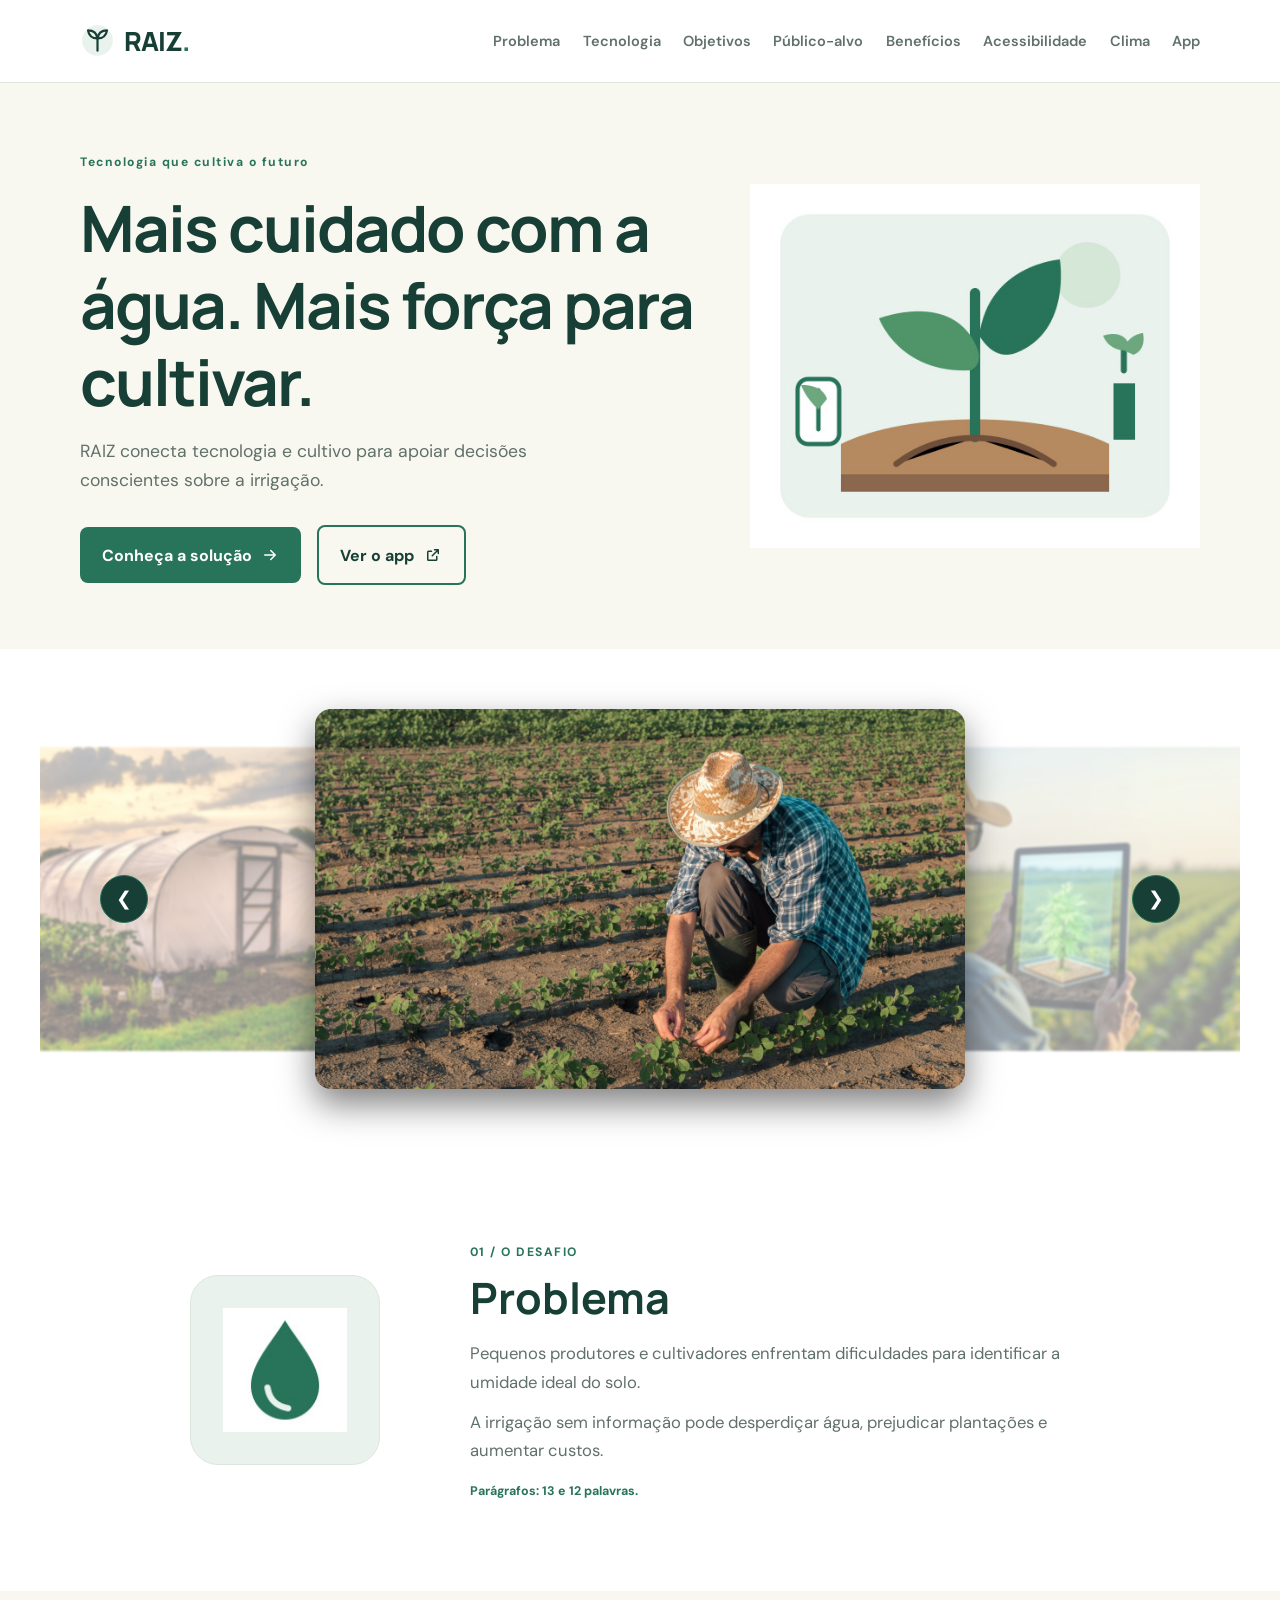
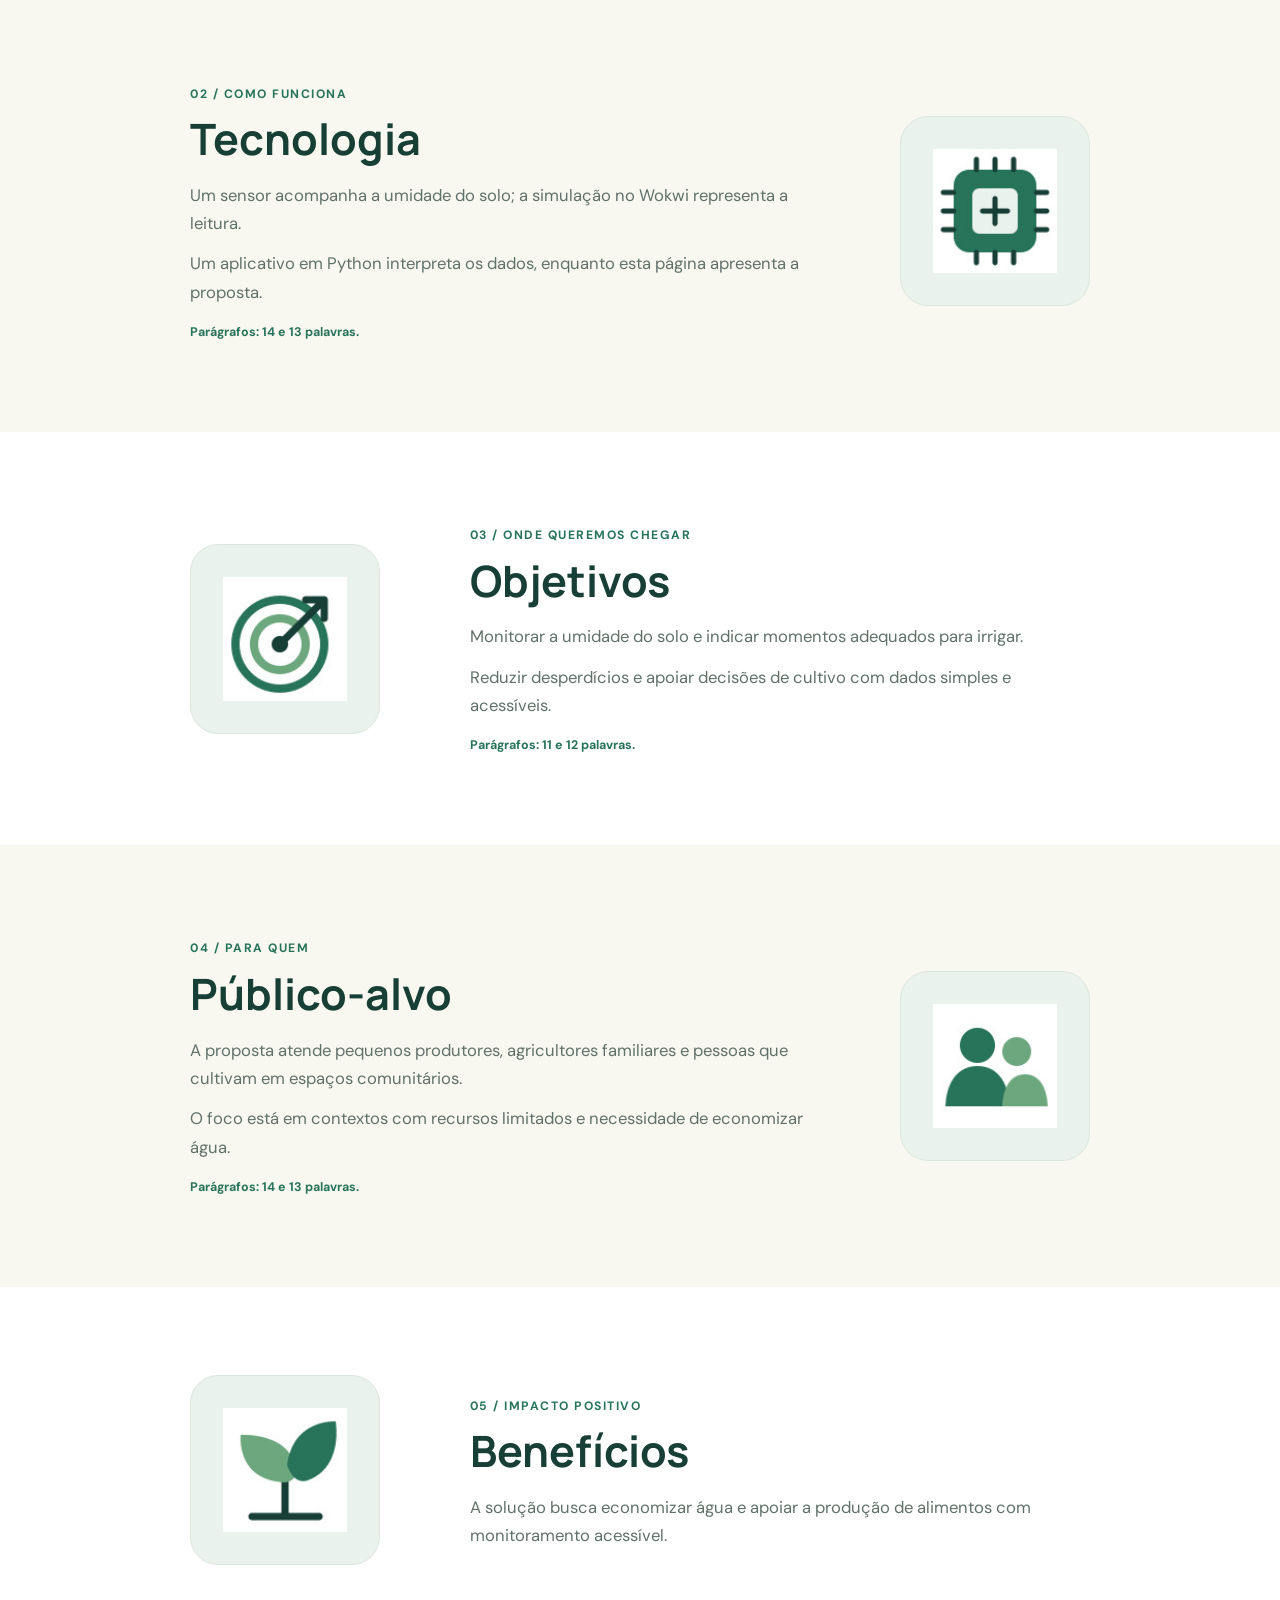
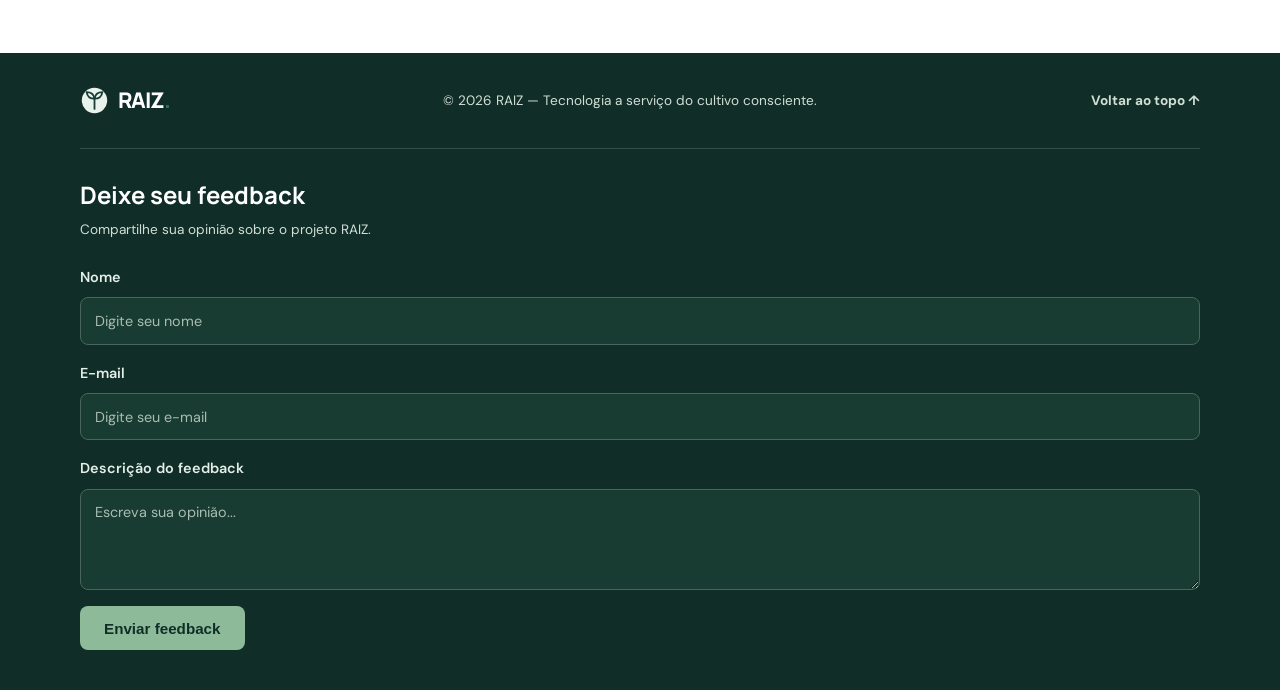
==== commit a9bbf96b: "Merge branch 'main' of https://github.com/L1nguin3/GS_FRONT_END" ====
--- a/index.html
+++ b/index.html
@@ -48,8 +48,8 @@
                     <span class="etiqueta">Tecnologia que cultiva o futuro</span>
                     <h1>Mais cuidado com a água. Mais força para cultivar.</h1>
                     <p>RAIZ conecta tecnologia e cultivo para apoiar decisões conscientes sobre a irrigação.</p>
-                    <a class="botao" href="#tecnologia">Conheça a solução <span aria-hidden="true">→</span></a>
-                    <a class="botao botao-secundario" href="https://raiz-sonder-app.vercel.app">Ver o app <span aria-hidden="true">↗</span></a>
+                    <a class="botao" href="#tecnologia">Conheça a solução <svg class="botao-icone" viewBox="0 0 24 24" fill="none" aria-hidden="true"><path d="M5 12h14M13 6l6 6-6 6" stroke="currentColor" stroke-width="2" stroke-linecap="round" stroke-linejoin="round"/></svg></a>
+                    <a class="botao botao-secundario" href="https://raiz-sonder-app.vercel.app">Ver o app <svg class="botao-icone" viewBox="0 0 24 24" fill="none" aria-hidden="true"><path d="M14 5h5v5M19 5l-8 8M17 14v4a1 1 0 0 1-1 1H6a1 1 0 0 1-1-1V8a1 1 0 0 1 1-1h4" stroke="currentColor" stroke-width="2" stroke-linecap="round" stroke-linejoin="round"/></svg></a>
                 </div>
                 <div class="destaque-imagem">
                     <img src="img/cultivo.jpg"
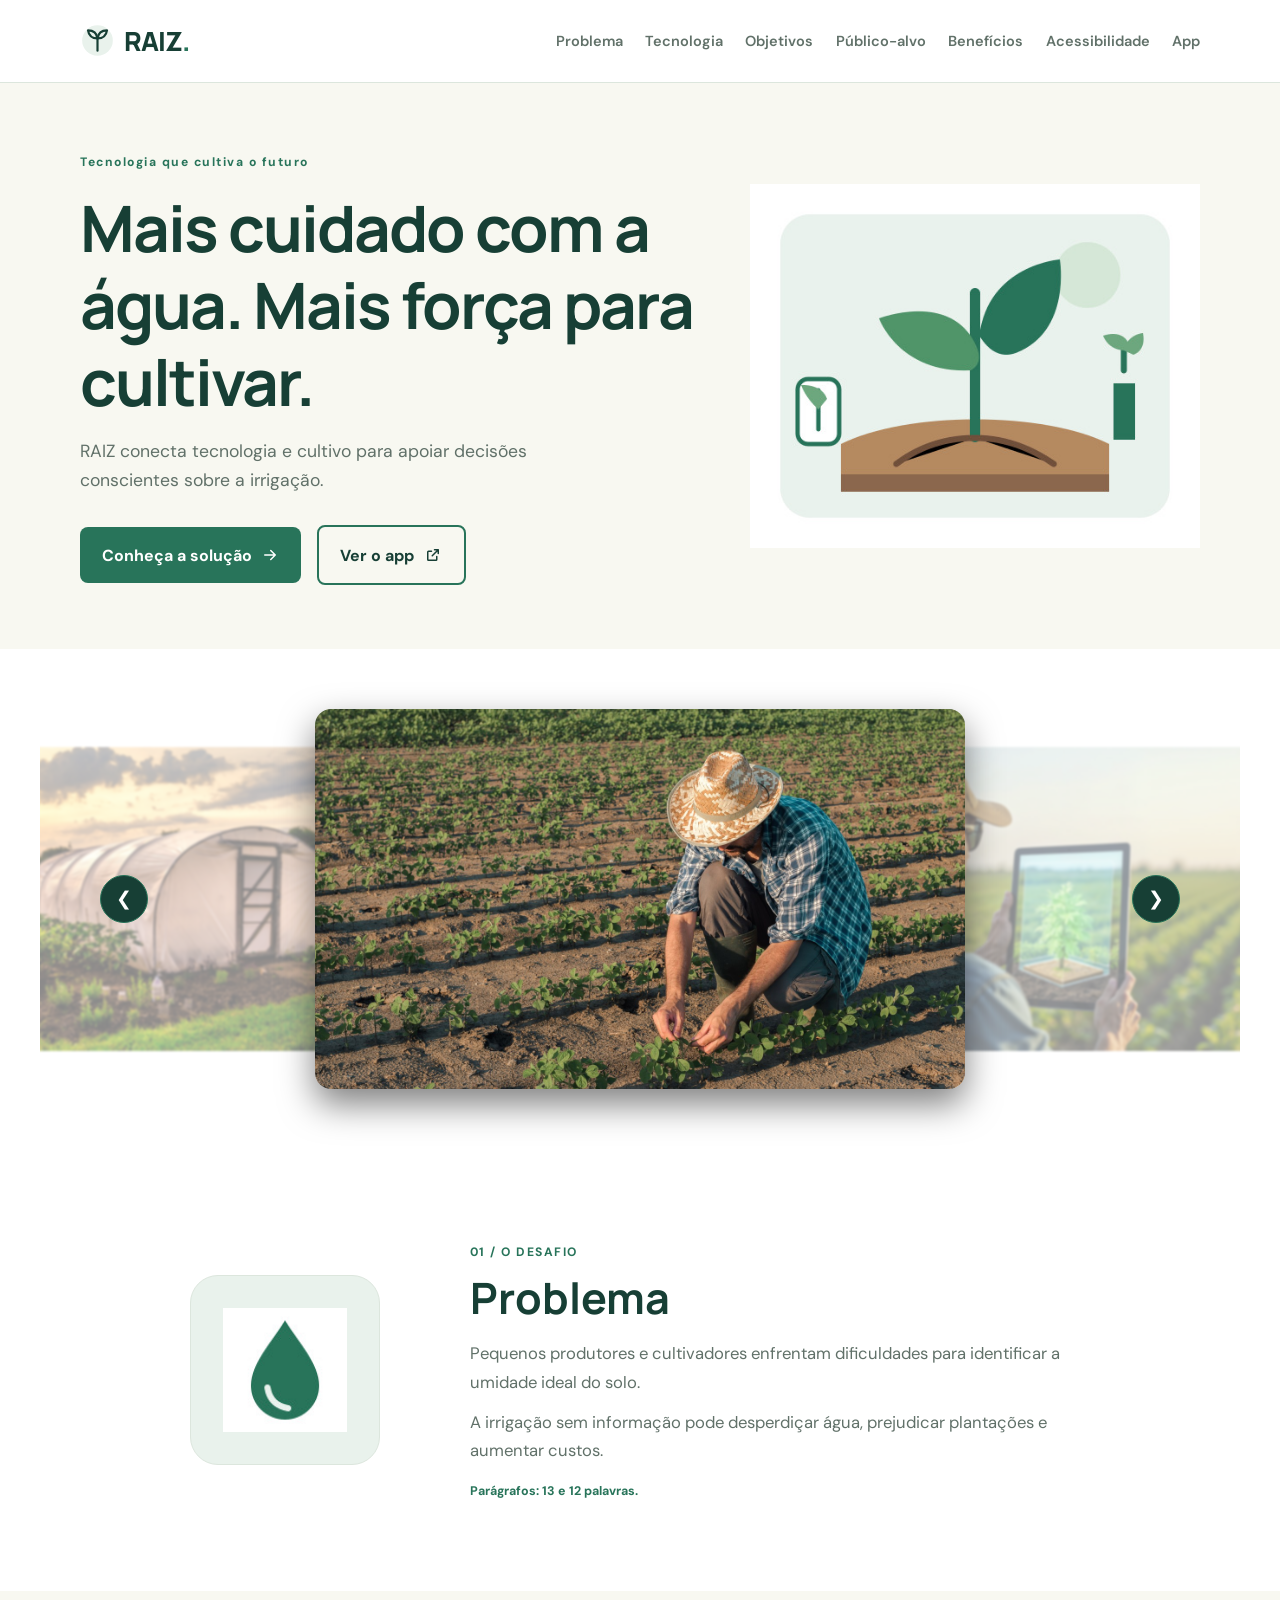
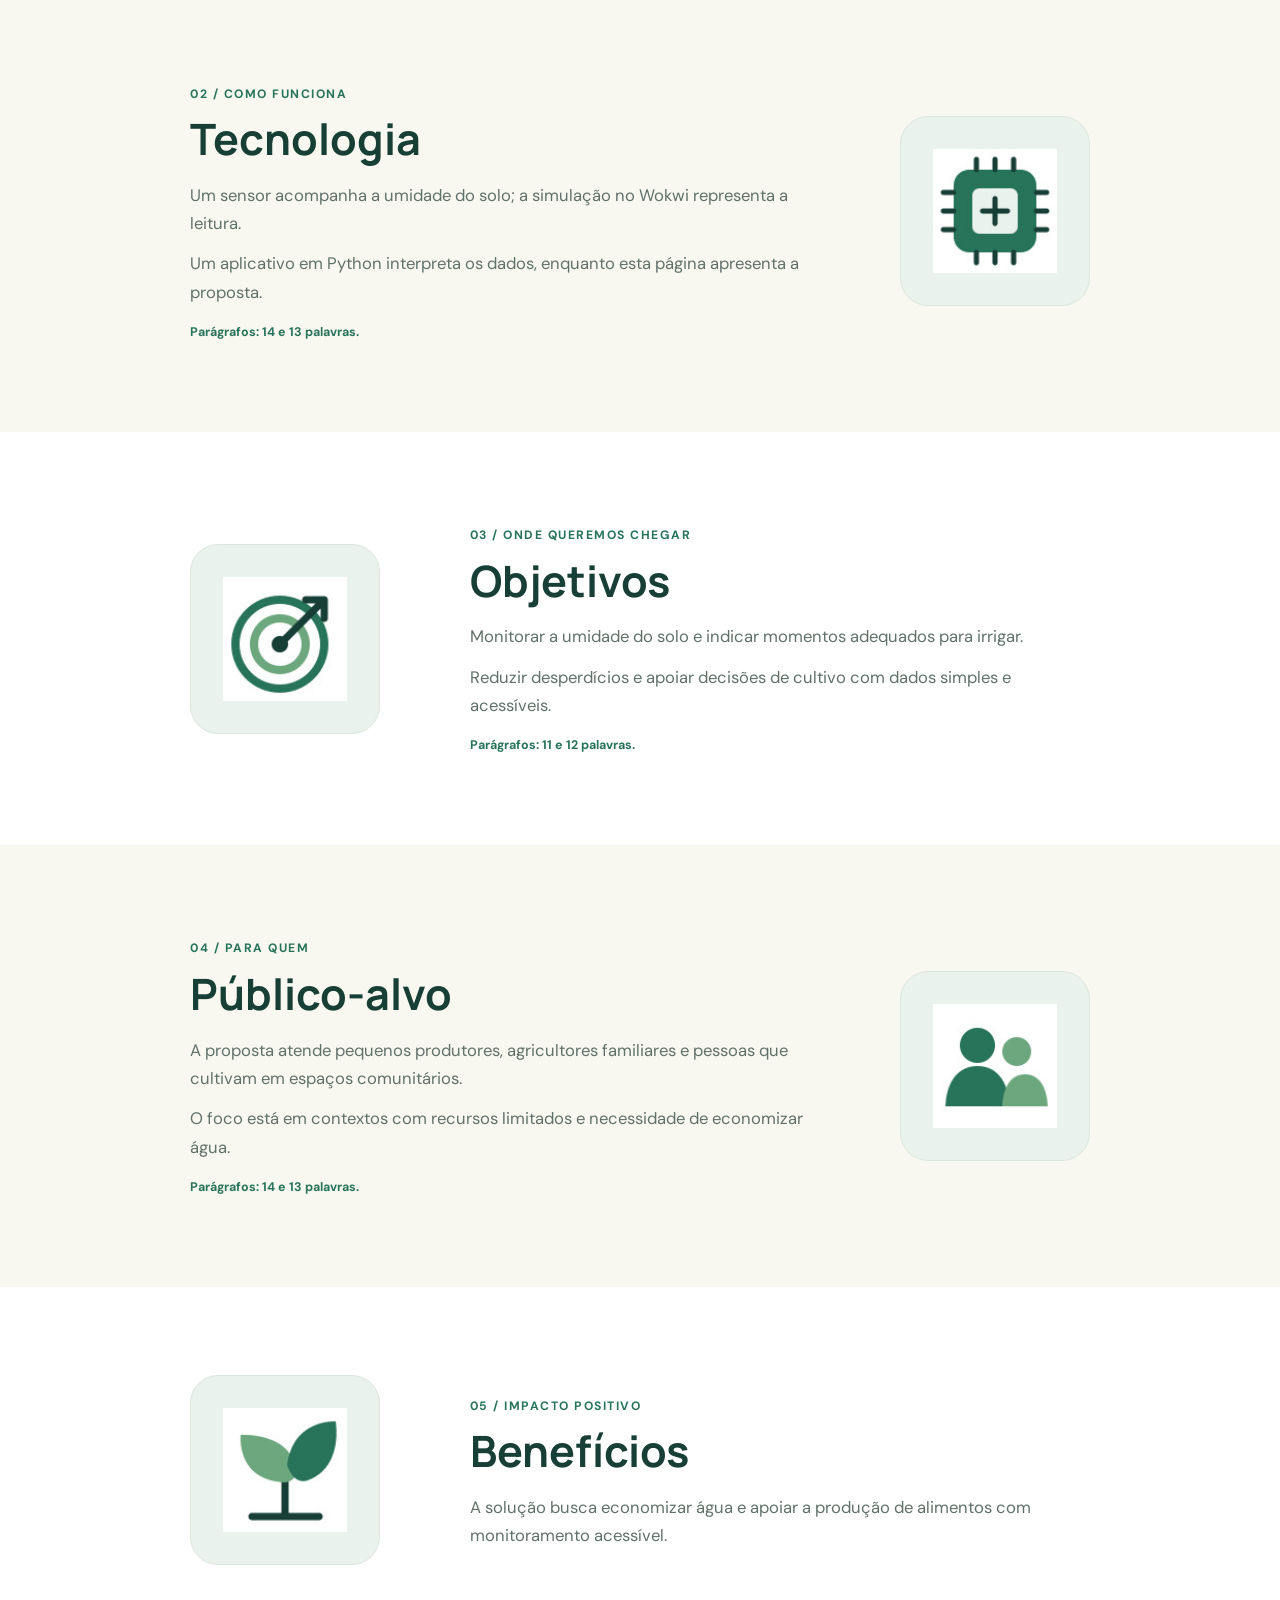
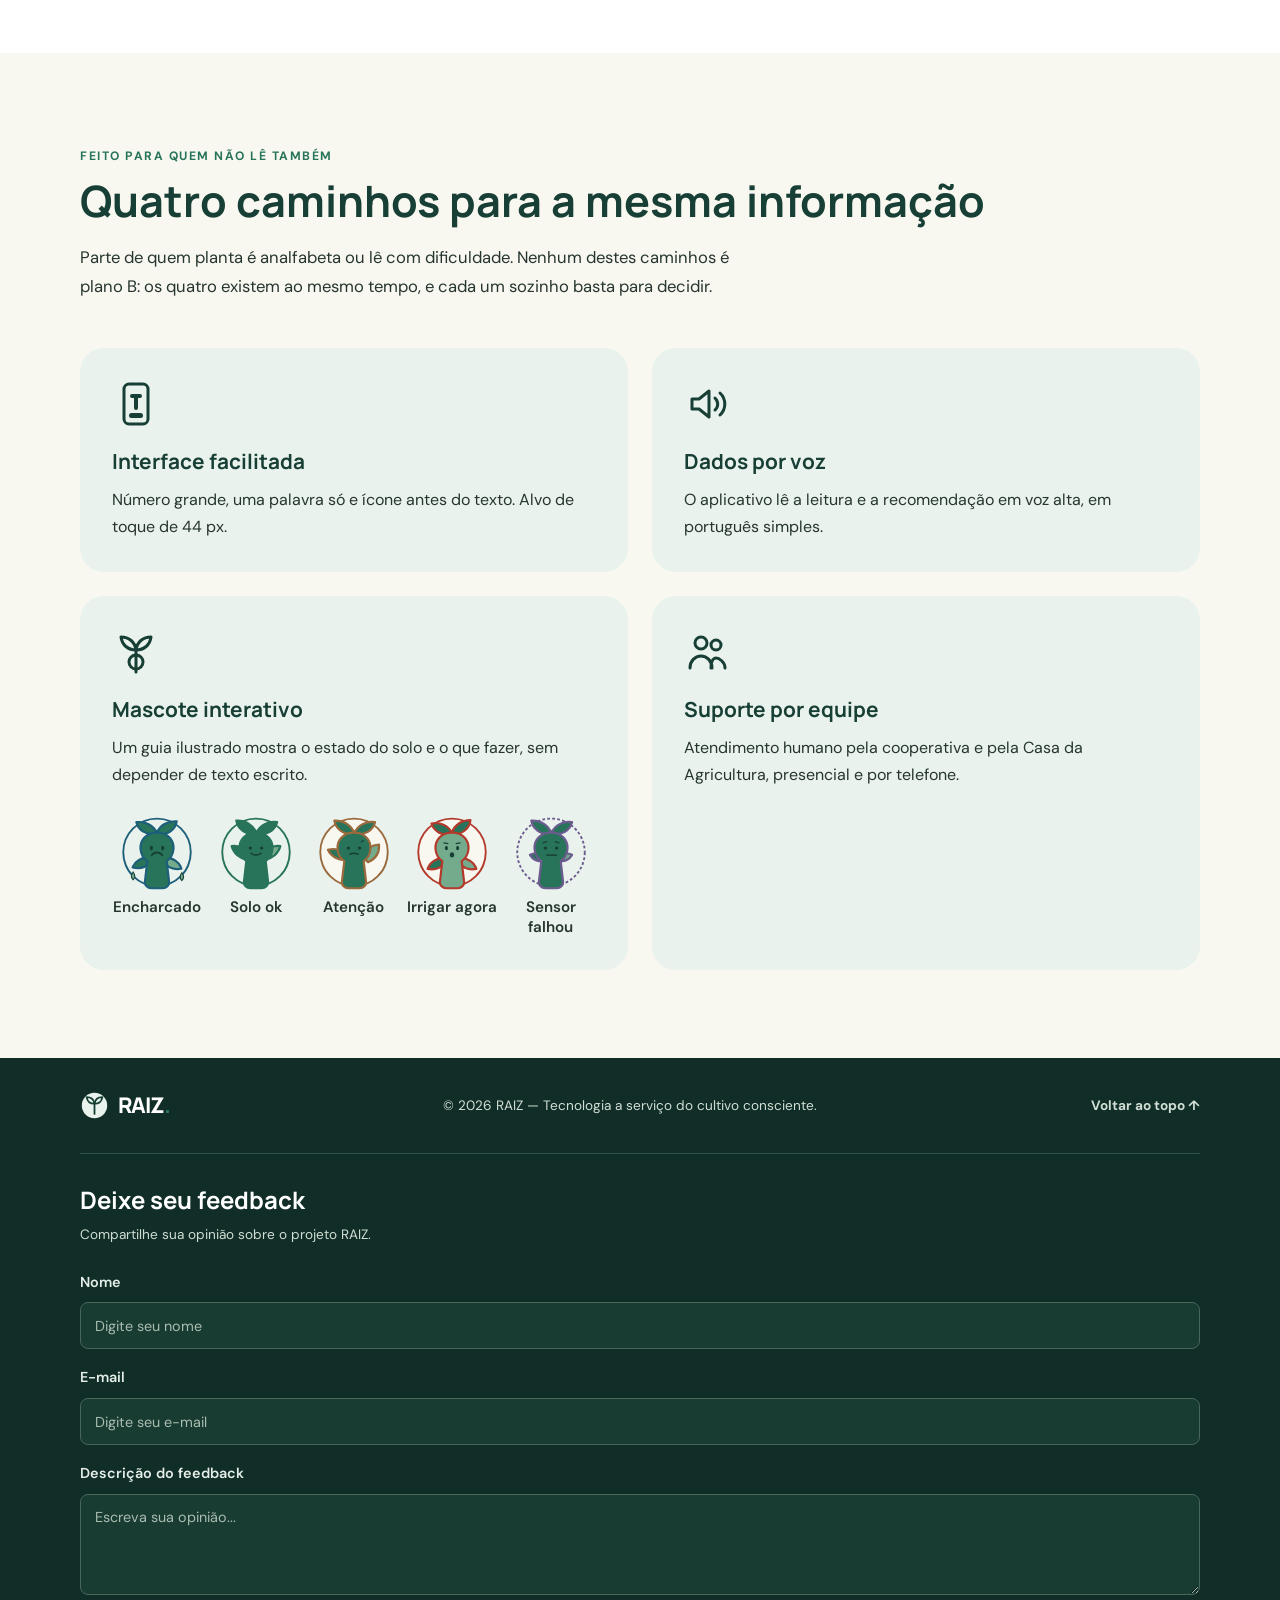
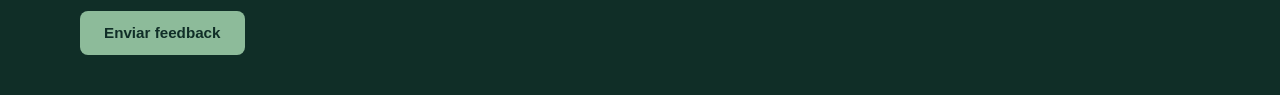
==== commit bd553f97: "Revert "Merge branch 'temperature'" This reverts commit f015de043872392f734f5ed15cc124b484feeb04, re" ====
--- a/index.html
+++ b/index.html
@@ -15,7 +15,6 @@
 
     <link rel="stylesheet" href="css/styles.css">
     <link rel="stylesheet" href="css/carousel.css">
-    <link rel="stylesheet" href="css/temperature.css">
 </head>
 
 <body>
@@ -34,7 +33,6 @@
                     <li><a href="#publico-alvo">Público-alvo</a></li>
                     <li><a href="#beneficios">Benefícios</a></li>
                     <li><a href="#acessibilidade">Acessibilidade</a></li>
-                    <li><a href="#clima">Clima</a></li>
                     <li><a href="https://raiz-sonder-app.vercel.app">App</a></li>
                 </ul>
             </nav>
@@ -150,6 +148,88 @@
                     <span class="numero">05 / IMPACTO POSITIVO</span>
                     <h2>Benefícios</h2>
                     <p>A solução busca economizar água e apoiar a produção de alimentos com monitoramento acessível.</p>
+                </div>
+            </div>
+        </section>
+
+        <section class="secao-acessibilidade" id="acessibilidade">
+            <div class="container">
+                <span class="numero">FEITO PARA QUEM NÃO LÊ TAMBÉM</span>
+                <h2>Quatro caminhos para a mesma informação</h2>
+                <p class="acessibilidade-apoio">Parte de quem planta é analfabeta ou lê com dificuldade. Nenhum destes caminhos é plano B: os quatro existem ao mesmo tempo, e cada um sozinho basta para decidir.</p>
+
+                <div class="cartoes-acessibilidade">
+                    <article class="cartao-acessibilidade">
+                        <svg class="icone-cartao" viewBox="0 0 48 48" role="img" aria-label="Celular mostrando um número grande e um botão largo">
+                            <rect x="12" y="4" width="24" height="40" rx="5" fill="none" stroke="currentColor" stroke-width="3"/>
+                            <path d="M20 16h8M24 16v12" fill="none" stroke="currentColor" stroke-width="4" stroke-linecap="round"/>
+                            <rect x="17" y="33" width="14" height="5" rx="2.5" fill="currentColor"/>
+                        </svg>
+                        <h3>Interface facilitada</h3>
+                        <p>Número grande, uma palavra só e ícone antes do texto. Alvo de toque de 44 px.</p>
+                    </article>
+
+                    <article class="cartao-acessibilidade">
+                        <svg class="icone-cartao" viewBox="0 0 48 48" role="img" aria-label="Alto-falante emitindo ondas de som">
+                            <path d="M8 19h7l10-8v26l-10-8H8z" fill="none" stroke="currentColor" stroke-width="3" stroke-linejoin="round"/>
+                            <path d="M31 18a8 8 0 0 1 0 12M36 13a15 15 0 0 1 0 22" fill="none" stroke="currentColor" stroke-width="3" stroke-linecap="round"/>
+                        </svg>
+                        <h3>Dados por voz</h3>
+                        <p>O aplicativo lê a leitura e a recomendação em voz alta, em português simples.</p>
+                    </article>
+
+                    <article class="cartao-acessibilidade cartao-mascote">
+                        <svg class="icone-cartao" viewBox="0 0 48 48" role="img" aria-label="Broto com rosto sorridente, o mascote do RAIZ">
+                            <path d="M24 44V22" fill="none" stroke="currentColor" stroke-width="3" stroke-linecap="round"/>
+                            <path d="M24 22C16 22 10 17 9 9c8 0 14 5 15 13zM24 22c8 0 14-5 15-13-8 0-14 5-15 13z" fill="none" stroke="currentColor" stroke-width="3" stroke-linejoin="round"/>
+                            <circle cx="24" cy="34" r="7" fill="none" stroke="currentColor" stroke-width="3"/>
+                        </svg>
+                        <h3>Mascote interativo</h3>
+                        <p>Um guia ilustrado mostra o estado do solo e o que fazer, sem depender de texto escrito.</p>
+
+                        <ul class="mascote-expressoes">
+                            <li>
+                                <figure>
+                                    <img src="img/mascote/01-encharcado.svg" alt="Broto pingando água, com folhas murchas e expressão de desconforto">
+                                    <figcaption>Encharcado</figcaption>
+                                </figure>
+                            </li>
+                            <li>
+                                <figure>
+                                    <img src="img/mascote/02-solo-ok.svg" alt="Broto tranquilo, com folhas erguidas e sorriso leve">
+                                    <figcaption>Solo ok</figcaption>
+                                </figure>
+                            </li>
+                            <li>
+                                <figure>
+                                    <img src="img/mascote/03-atencao.svg" alt="Broto em alerta, com uma folha apontando para cima">
+                                    <figcaption>Atenção</figcaption>
+                                </figure>
+                            </li>
+                            <li>
+                                <figure>
+                                    <img src="img/mascote/04-irrigar-agora.svg" alt="Broto com sede, de boca aberta e folhas caídas">
+                                    <figcaption>Irrigar agora</figcaption>
+                                </figure>
+                            </li>
+                            <li>
+                                <figure>
+                                    <img src="img/mascote/05-sensor-falhou.svg" alt="Broto confuso, com as folhas encolhidas como ombros">
+                                    <figcaption>Sensor falhou</figcaption>
+                                </figure>
+                            </li>
+                        </ul>
+                    </article>
+
+                    <article class="cartao-acessibilidade">
+                        <svg class="icone-cartao" viewBox="0 0 48 48" role="img" aria-label="Duas pessoas lado a lado, representando atendimento humano">
+                            <circle cx="17" cy="15" r="6" fill="none" stroke="currentColor" stroke-width="3"/>
+                            <circle cx="32" cy="17" r="5" fill="none" stroke="currentColor" stroke-width="3"/>
+                            <path d="M6 40c0-7 5-12 11-12s11 5 11 12M27 40c0-6 2-10 5-10s9 4 9 10" fill="none" stroke="currentColor" stroke-width="3" stroke-linecap="round"/>
+                        </svg>
+                        <h3>Suporte por equipe</h3>
+                        <p>Atendimento humano pela cooperativa e pela Casa da Agricultura, presencial e por telefone.</p>
+                    </article>
                 </div>
             </div>
         </section>
@@ -190,7 +270,6 @@
     </main>
     <script src="js/script.js"></script>
     <script src="js/carousel.js"></script>
-    <script src="js/temperature.js"></script>
 </body>
 
 </html>
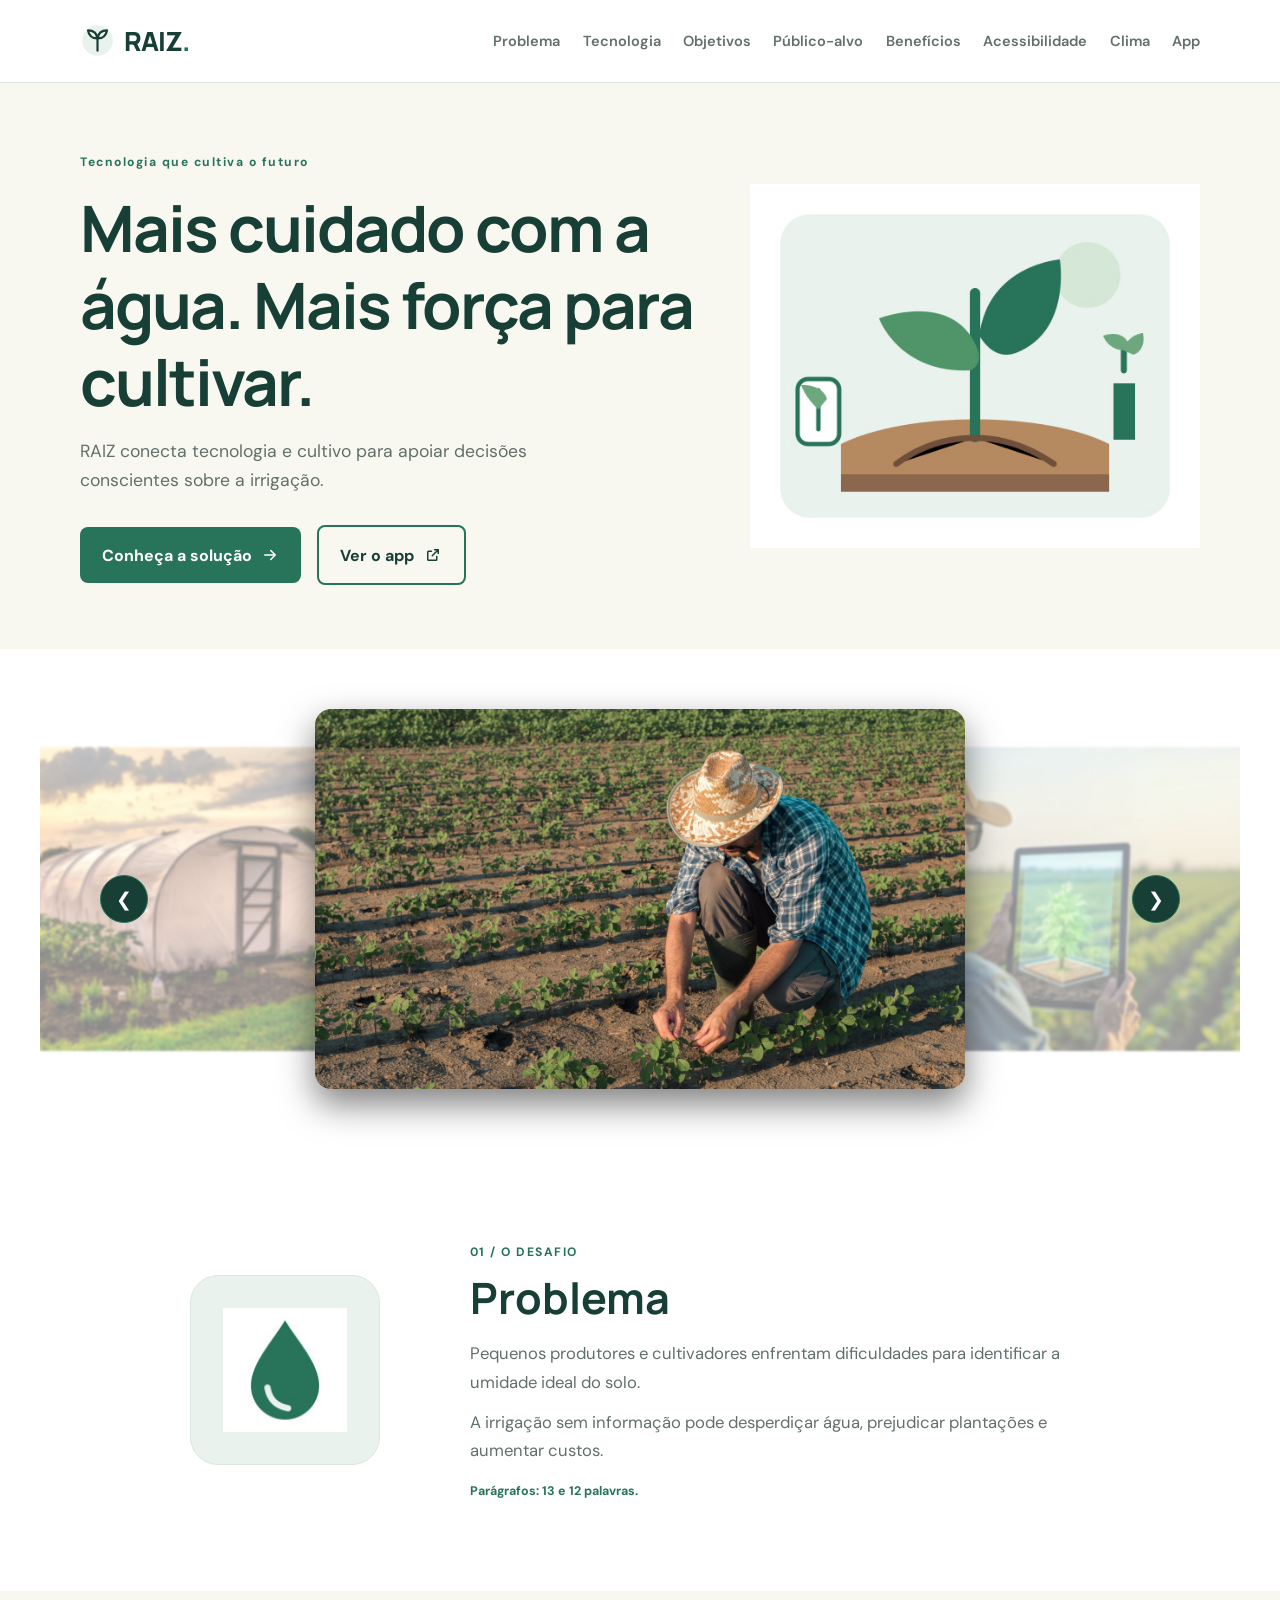
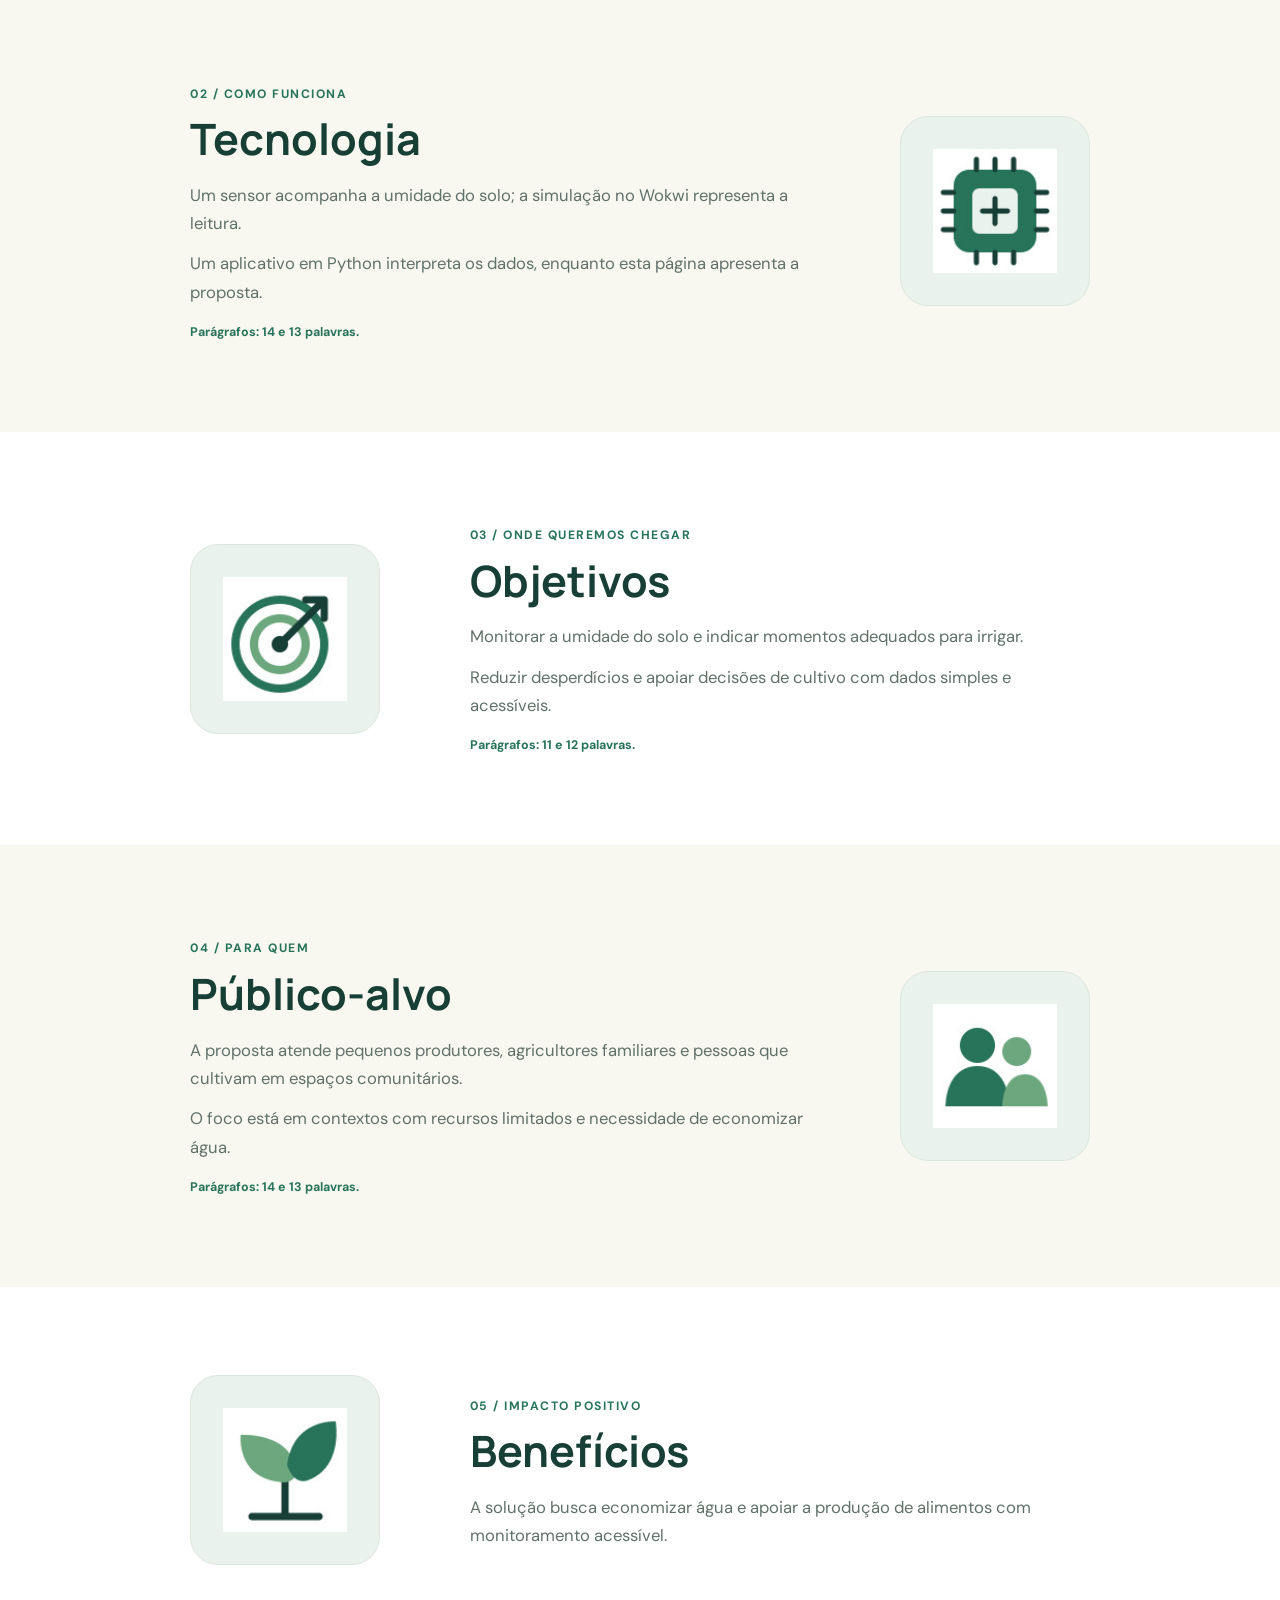
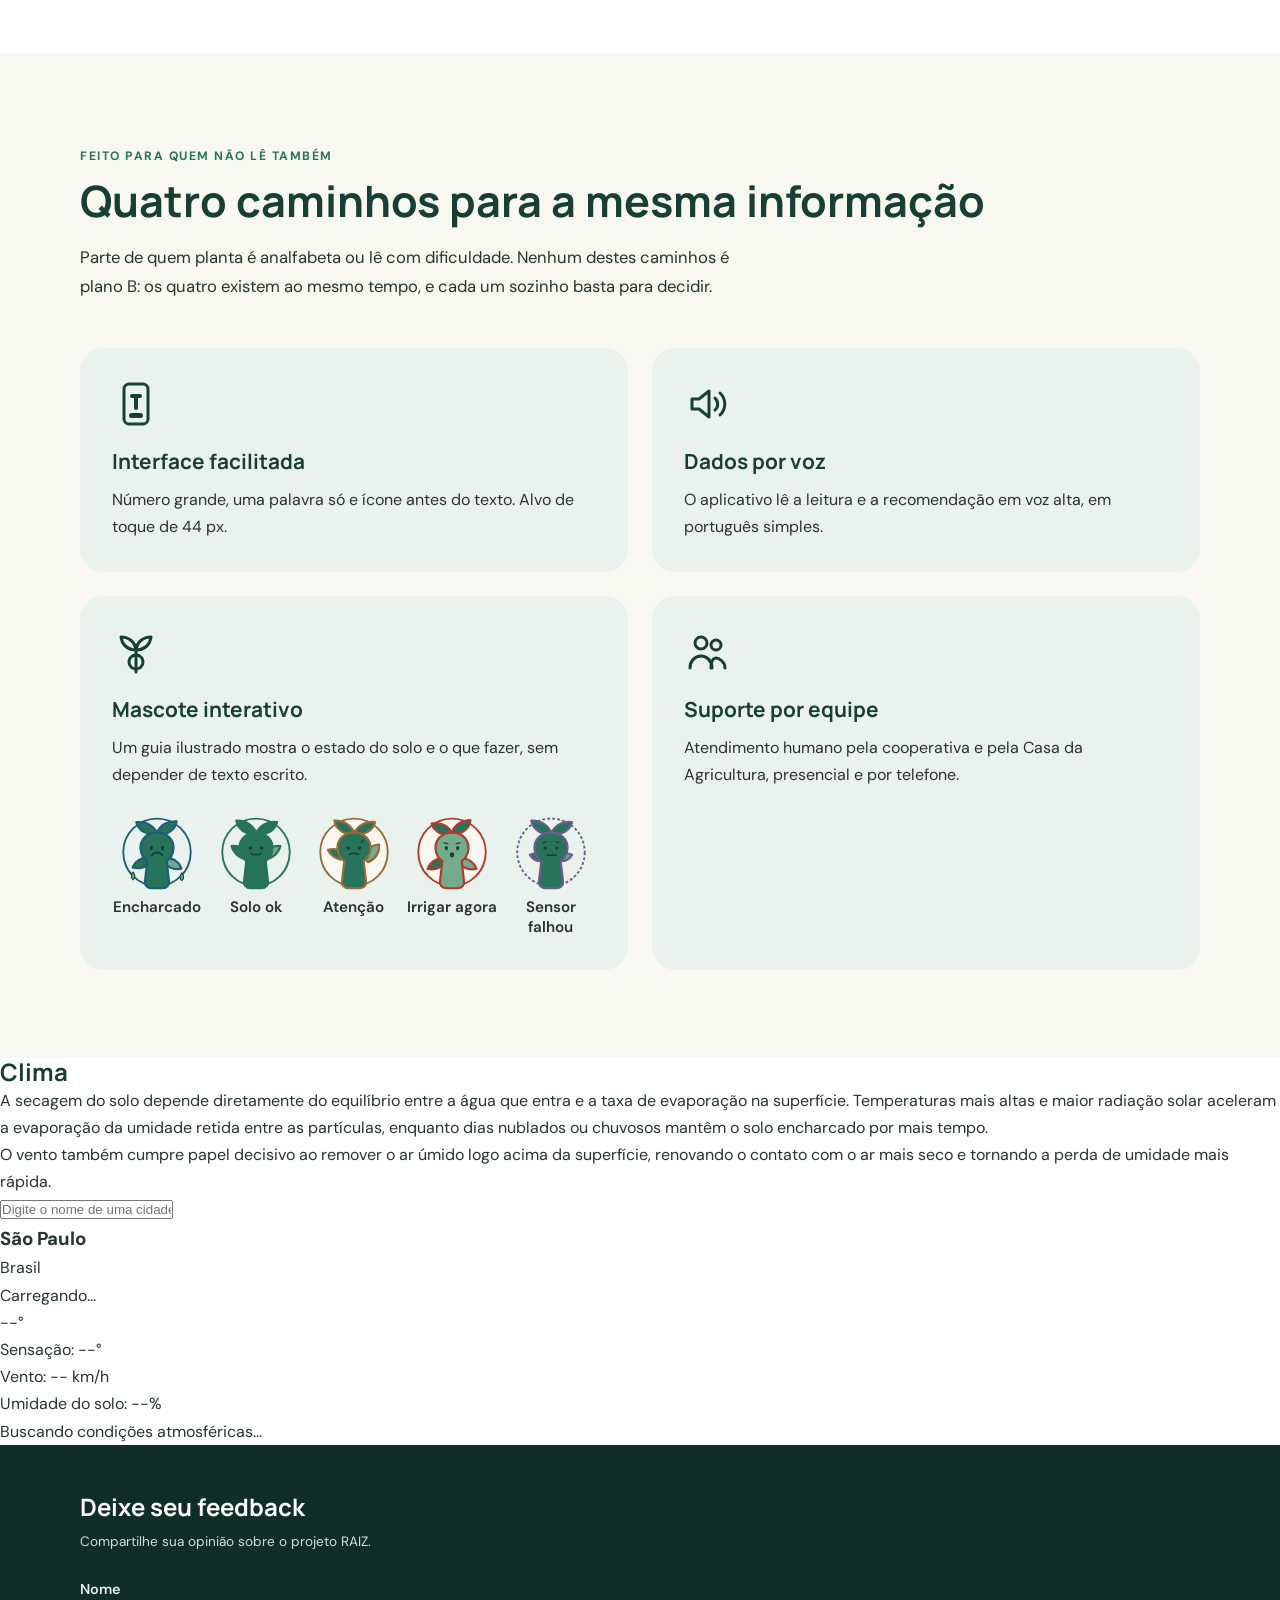
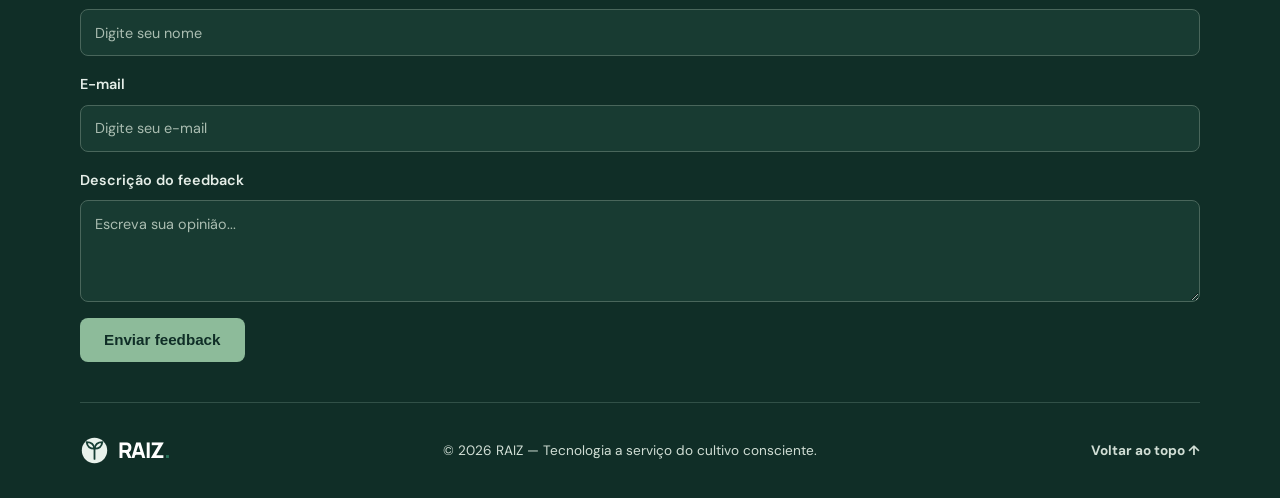
==== commit bc5df549: "fix: conserta layout do footer colocar o feedback por cima do copyright" ====
--- a/index.html
+++ b/index.html
@@ -15,6 +15,7 @@
 
     <link rel="stylesheet" href="css/styles.css">
     <link rel="stylesheet" href="css/carousel.css">
+    <link rel="stylesheet" href="css/temperature.css">
 </head>
 
 <body>
@@ -33,6 +34,7 @@
                     <li><a href="#publico-alvo">Público-alvo</a></li>
                     <li><a href="#beneficios">Benefícios</a></li>
                     <li><a href="#acessibilidade">Acessibilidade</a></li>
+                    <li><a href="#clima">Clima</a></li>
                     <li><a href="https://raiz-sonder-app.vercel.app">App</a></li>
                 </ul>
             </nav>
@@ -233,8 +235,81 @@
                 </div>
             </div>
         </section>
+        <section class="weather-section" id="clima">
+            <div class="weather-container" aria-label="Clima e Secagem do Solo">
+                <div class="weather-info">
+                    <h2 class="weather-info-title">Clima</h2>
+                    <p class="weather-info-text">
+                        A secagem do solo depende diretamente do equilíbrio entre a água que entra e a taxa de evaporação na superfície. Temperaturas mais altas e maior radiação solar aceleram a evaporação da umidade retida entre as partículas, enquanto dias nublados ou chuvosos mantêm o solo encharcado por mais tempo.
+                    </p>
+                    <p class="weather-info-highlight">
+                        O vento também cumpre papel decisivo ao remover o ar úmido logo acima da superfície, renovando o contato com o ar mais seco e tornando a perda de umidade mais rápida.
+                    </p>
+                </div>
+
+                <!-- Div da Direita: Busca com Autocomplete + Card Interativo -->
+                <div class="weather-widget-col">
+                    <div class="search-wrapper">
+                        <input 
+                        type="text" 
+                        id="cityInput" 
+                        class="search-input" 
+                        placeholder="Digite o nome de uma cidade..." 
+                        autocomplete="off"
+                        >
+                        <ul id="suggestionsList" class="suggestions-list"></ul>
+                    </div>
+
+                    <div class="weather-card period-day" id="weatherCard">
+                        <div class="weather-fx-layer" id="fxLayer"></div>
+
+                        <div class="weather-content">
+                            <div class="weather-header">
+                                <div>
+                                <h3 class="city-name" id="cityName">São Paulo</h3>
+                                <p class="city-country" id="cityCountry">Brasil</p>
+                                </div>
+                                <span class="weather-badge" id="weatherCondition">Carregando...</span>
+                            </div>
+
+                            <div class="weather-main">
+                                <div class="temperature" id="temperature">--°</div>
+                                <div class="weather-details">
+                                <div id="feelsLike">Sensação: --°</div>
+                                <div id="windSpeed">Vento: -- km/h</div>
+                                <div id="soilMoisture">Umidade do solo: --%</div>
+                                </div>
+                            </div>
+
+                            <p class="weather-tip" id="weatherTip">Buscando condições atmosféricas...</p>
+                        </div>
+                    </div>
+                </div>
+            </div>
+        </section>
 
         <footer class="rodape">
+            <div class="container feedback">
+                <h2>Deixe seu feedback</h2>
+                <p>Compartilhe sua opinião sobre o projeto RAIZ.</p>
+                <form id="formulario-feedback">
+                    <div class="campo-feedback">
+                        <label for="feedback-nome">Nome</label>
+                        <input type="text" id="feedback-nome" placeholder="Digite seu nome">
+                    </div>
+                    <div class="campo-feedback">
+                        <label for="feedback-email">E-mail</label>
+                        <input type="email" id="feedback-email" placeholder="Digite seu e-mail">
+                    </div>
+                    <div class="campo-feedback">
+                        <label for="feedback-descricao">Descrição do feedback</label>
+                        <textarea id="feedback-descricao" rows="4" placeholder="Escreva sua opinião..."></textarea>
+                    </div>
+                    <button type="button" class="botao-feedback" onclick="enviarFeedback()">
+                        Enviar feedback
+                    </button>
+                </form>
+            </div>
             <div class="container rodape-conteudo">
                 <a class="marca marca-rodape" href="#inicio">
                     <img src="img/logo.svg" alt="Logo RAIZ: broto de duas folhas dentro de um círculo verde-claro">
@@ -245,31 +320,11 @@
                     Voltar ao topo ↑
                 </a>
             </div>
-            <div class="container feedback">
-                <h2>Deixe seu feedback</h2>
-                <p>Compartilhe sua opinião sobre o projeto RAIZ.</p>
-                <form id="formulario-feedback">
-                    <div class="campo-feedback">
-                        <label for="feedback-nome">Nome</label>
-                        <input type="text" id="feedback-nome" placeholder="Digite seu nome">
-                    </div>
-                    <div class="campo-feedback">
-                        <label for="feedback-email">E-mail</label>
-                        <input type="email" id="feedback-email" placeholder="Digite seu e-mail">
-                    </div>
-                    <div class="campo-feedback">
-                        <label for="feedback-descricao">Descrição do feedback</label>
-                        <textarea id="feedback-descricao" rows="4" placeholder="Escreva sua opinião..."></textarea>
-                    </div>
-                    <button type="button" class="botao-feedback" onclick="enviarFeedback()">
-                        Enviar feedback
-                    </button>
-                </form>
-            </div>
         </footer>
     </main>
     <script src="js/script.js"></script>
     <script src="js/carousel.js"></script>
+    <script src="js/temperature.js"></script>
 </body>
 
 </html>
--- a/css/styles.css
+++ b/css/styles.css
@@ -326,9 +326,9 @@
 }
 
 .feedback {
-    padding-top: 2rem;
+    padding-top: 3rem;
     padding-bottom: 2.5rem;
-    border-top: 1px solid #315047;
+    border-bottom: 1px solid #315047;
 }
 
 .feedback h2 {
